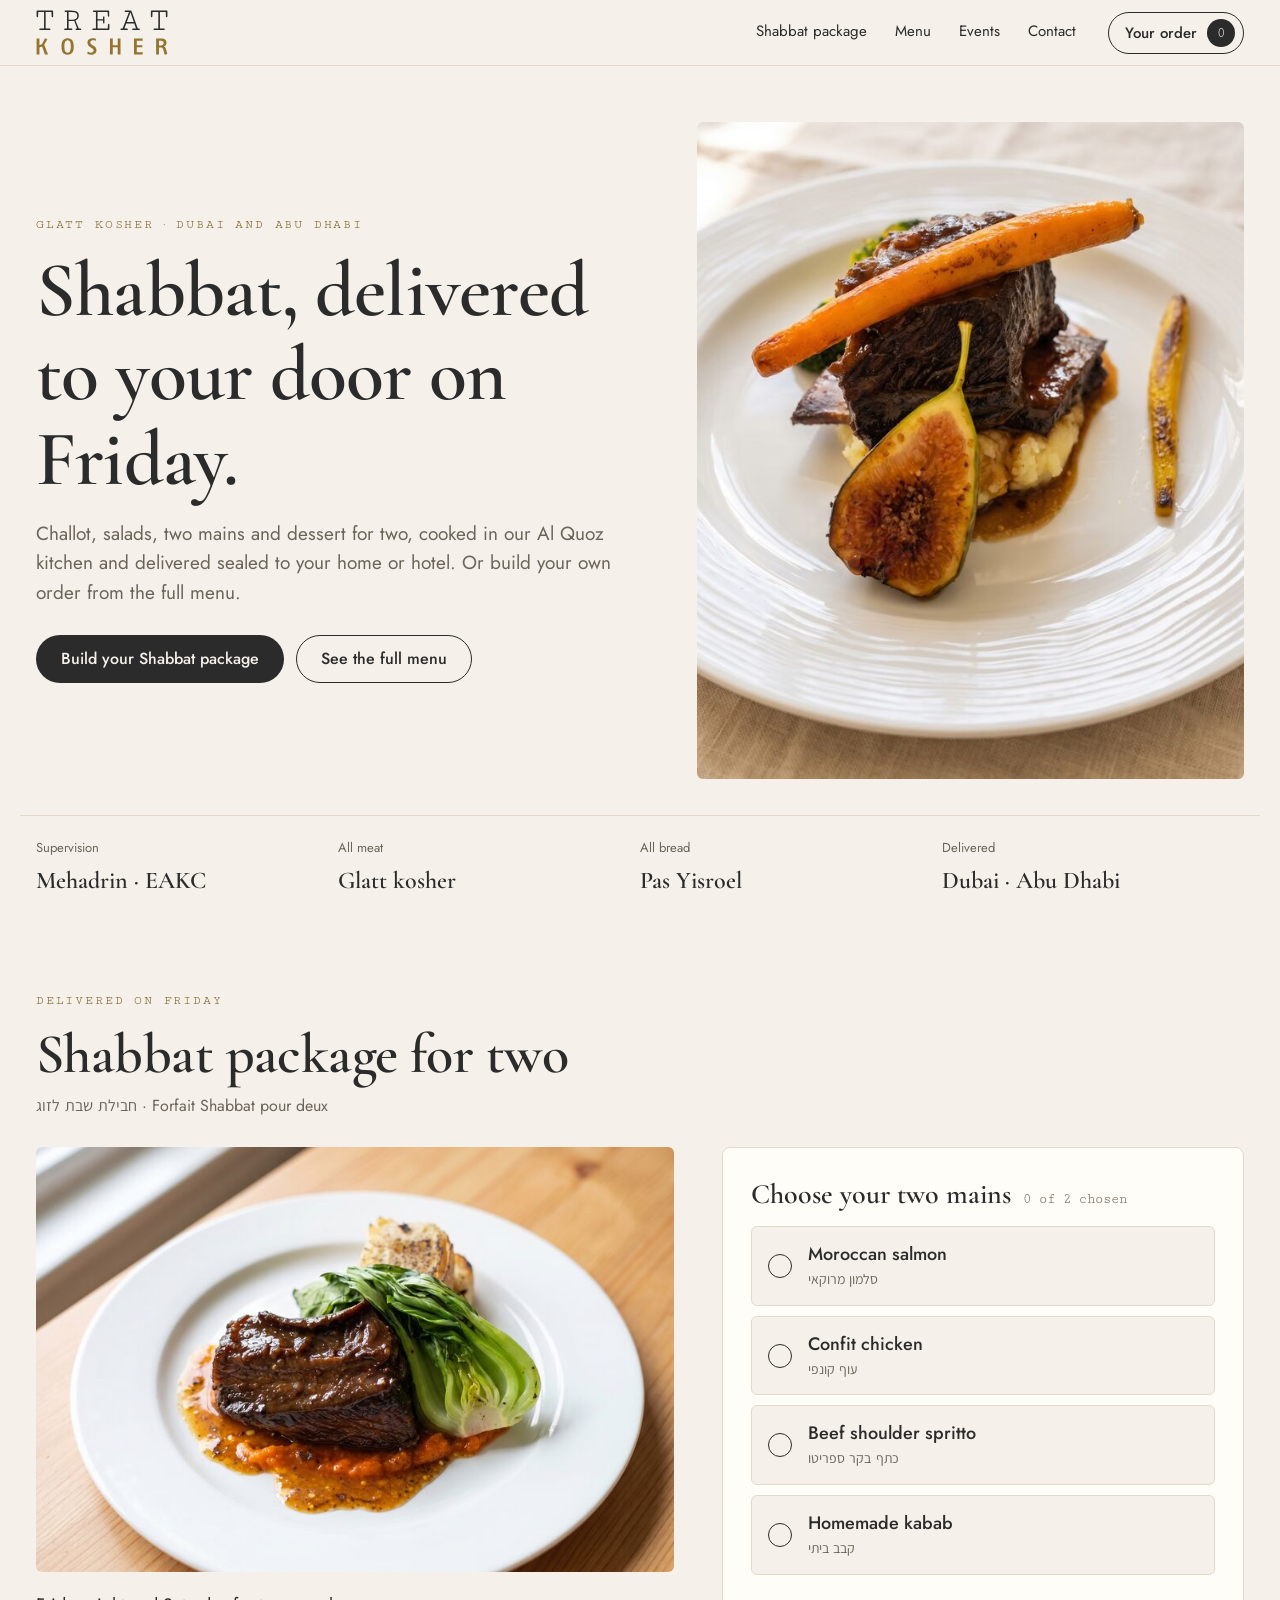
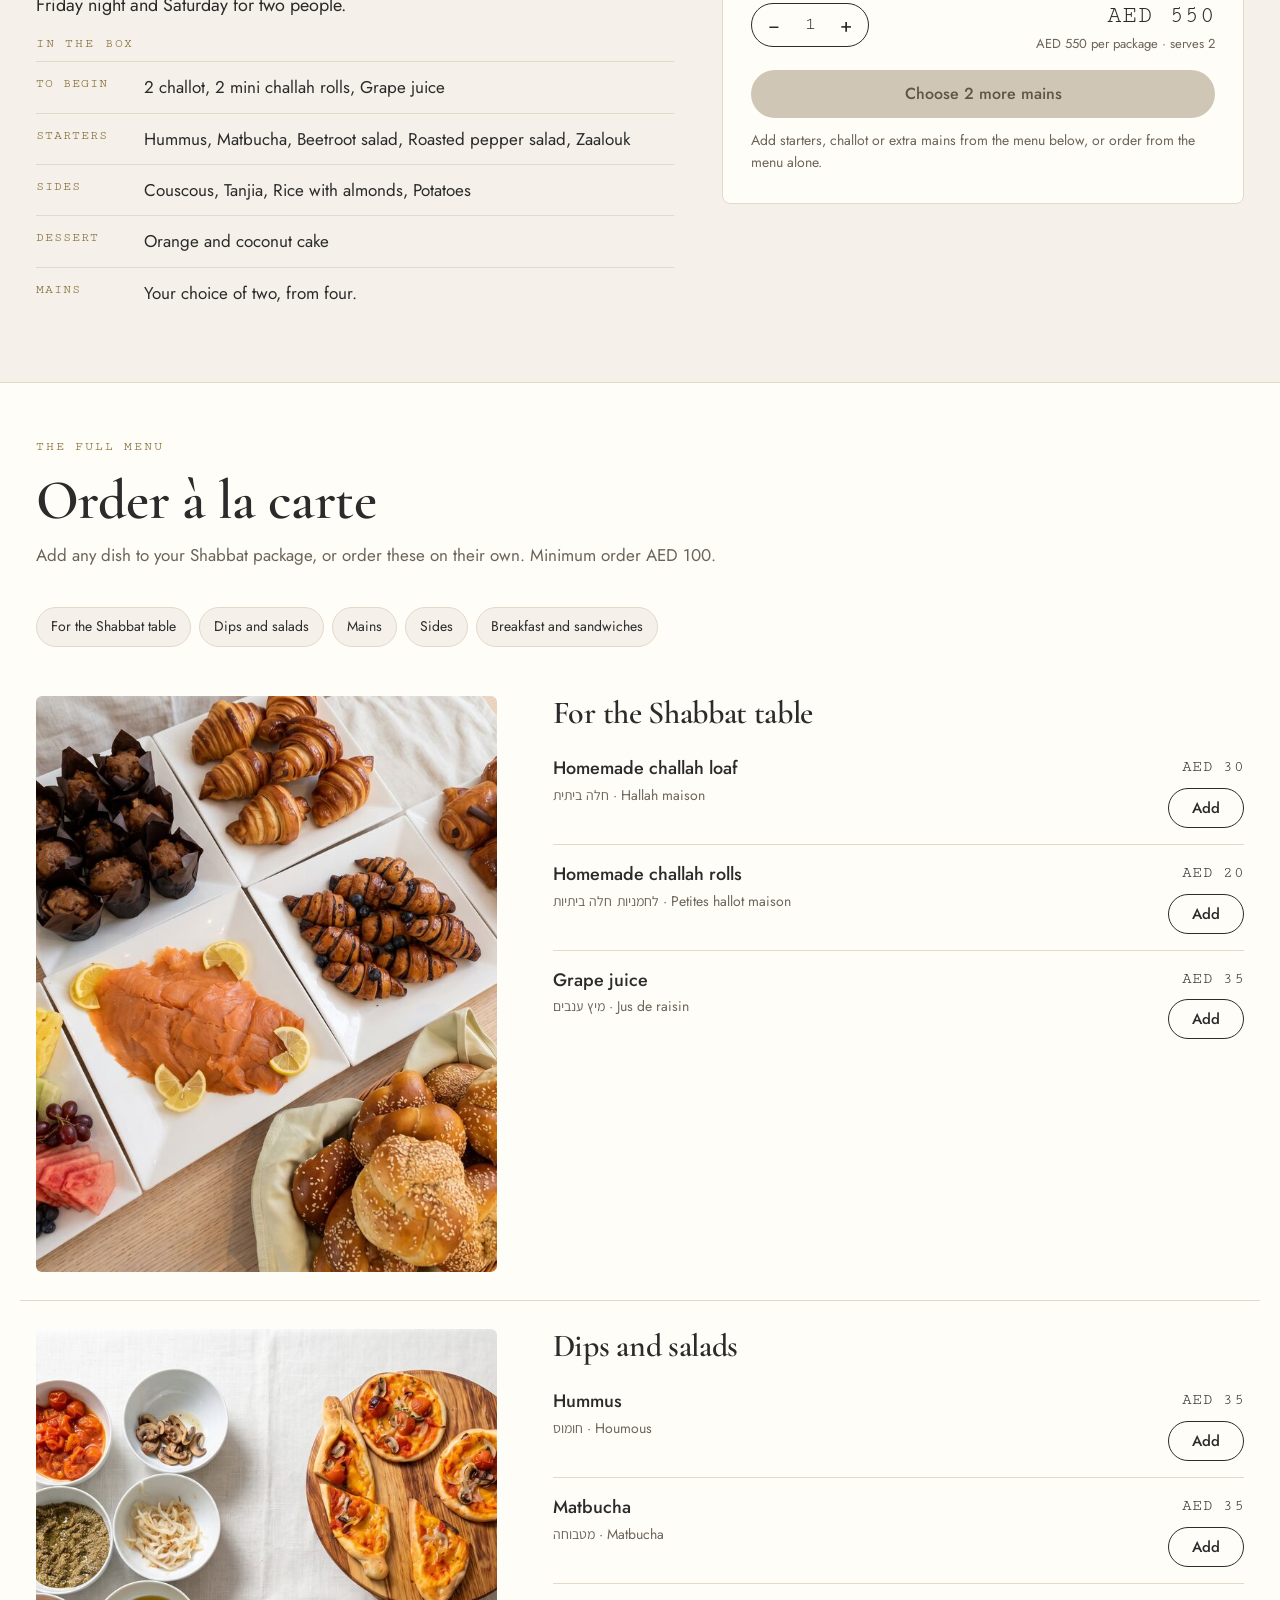
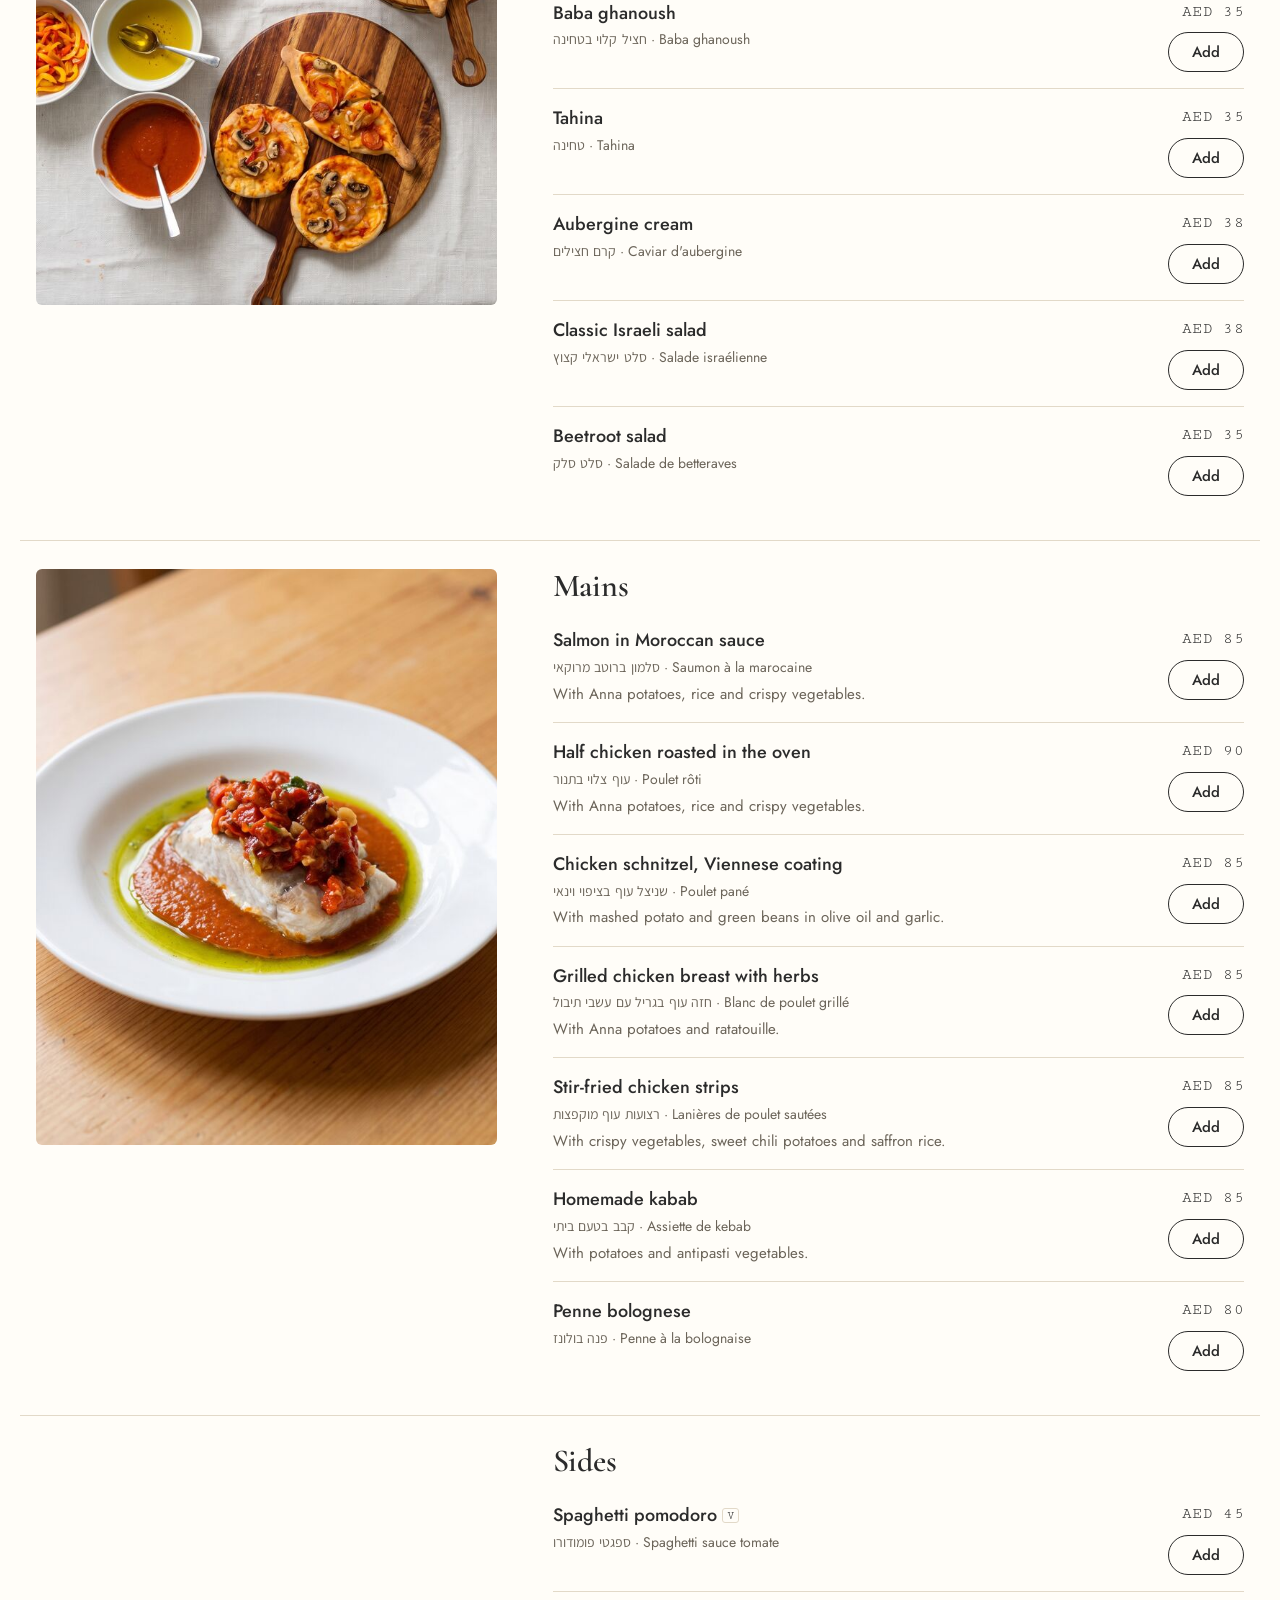
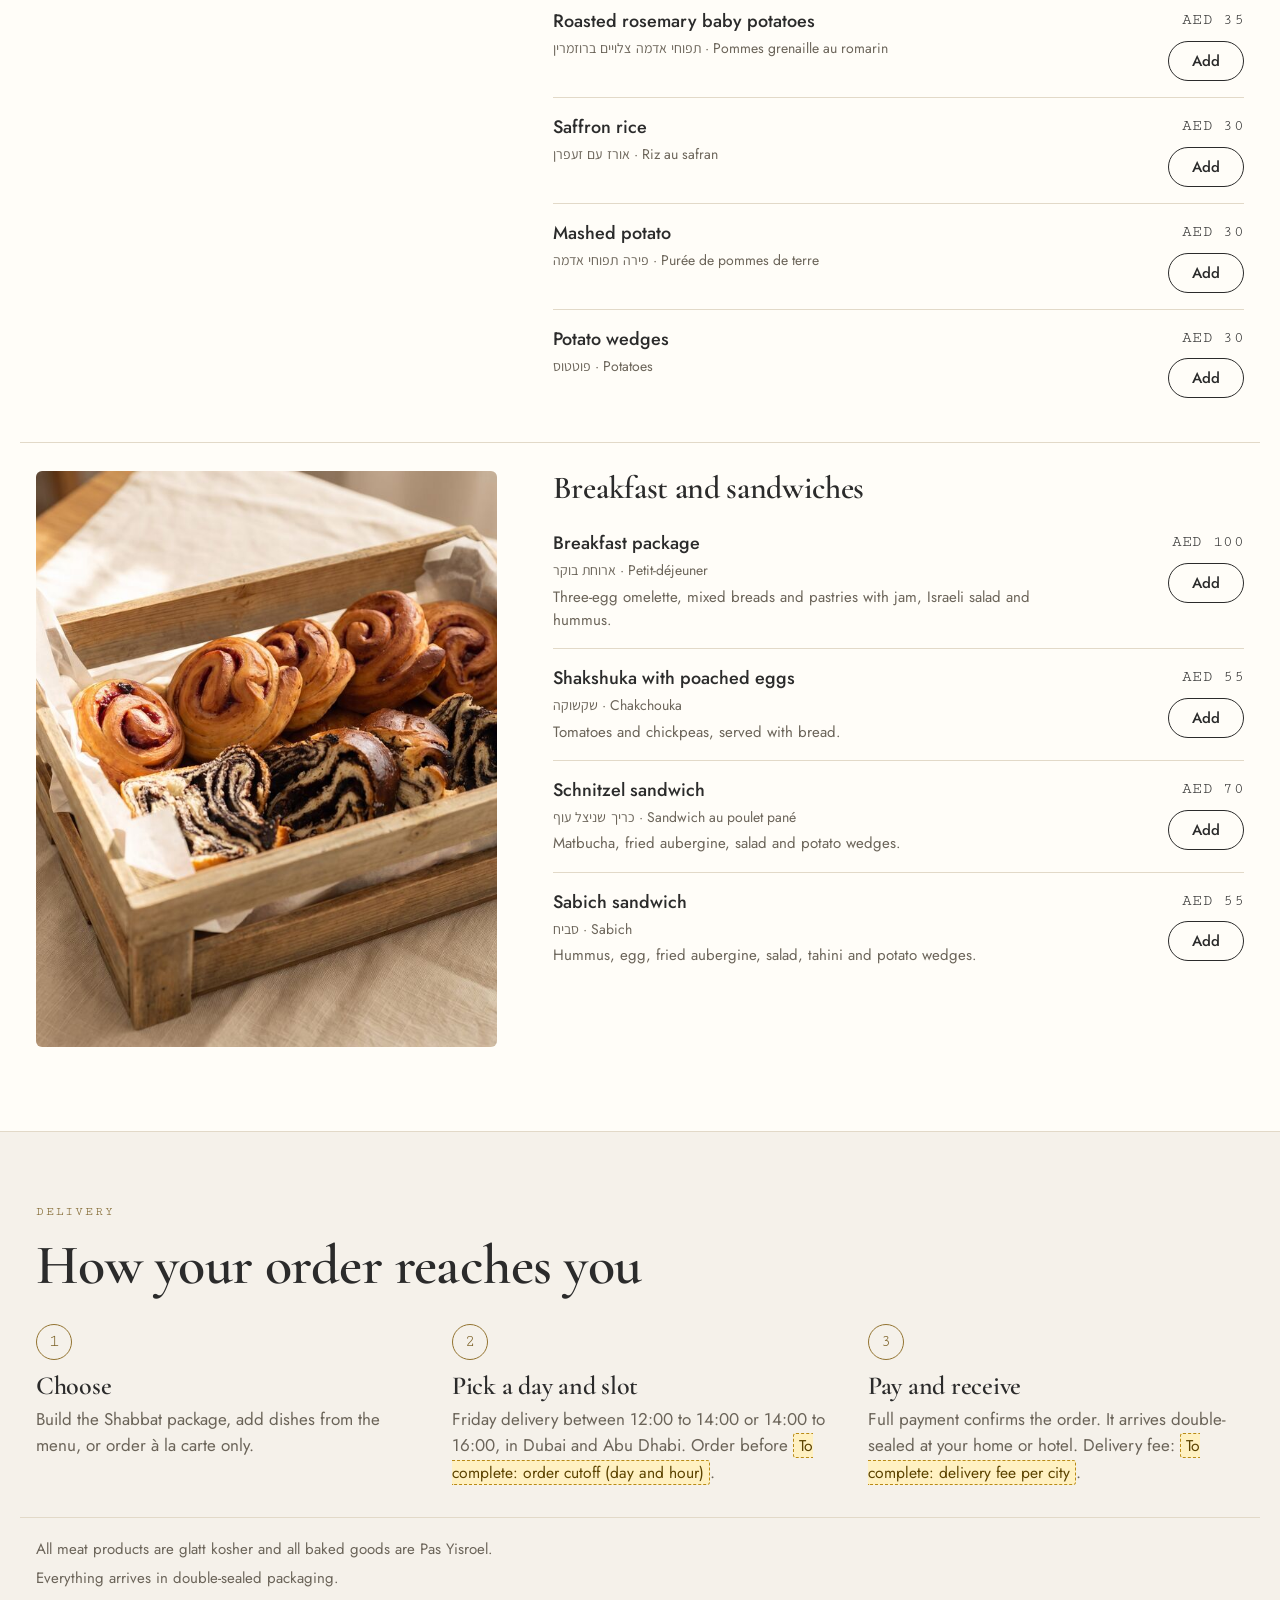
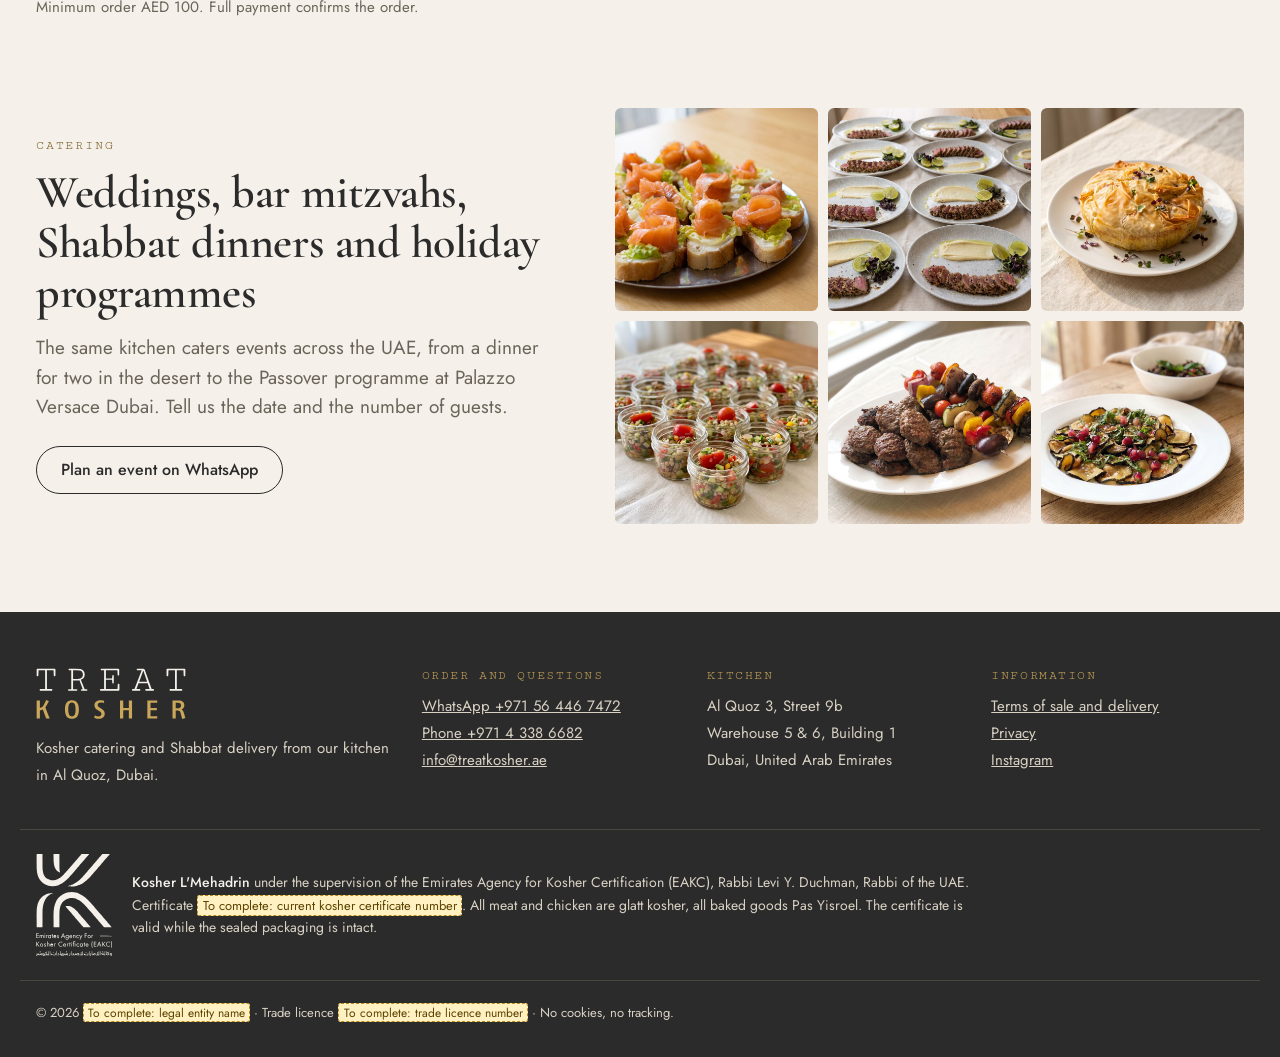
==== index.html @ dbf53104 "Treat Kosher site: first draft (menu, Shabbat package, ordering) Co-Authored-By: Claude Opus 5.5 <no" ====
<!doctype html>
<html lang="en">
<head>
<meta charset="utf-8">
<meta name="viewport" content="width=device-width, initial-scale=1">
<title>Treat Kosher · Shabbat meals delivered in Dubai and Abu Dhabi</title>
<meta name="description" content="Glatt kosher Shabbat packages and a full menu from Treat Kosher&#39;s kitchen in Al Quoz, delivered on Friday across Dubai and Abu Dhabi.">
<meta property="og:title" content="Treat Kosher · Shabbat meals delivered in Dubai and Abu Dhabi">
<meta property="og:description" content="Glatt kosher Shabbat packages and a full menu from Treat Kosher&#39;s kitchen in Al Quoz, delivered on Friday across Dubai and Abu Dhabi.">
<meta property="og:image" content="photos/short-rib-fig.jpg">
<meta name="theme-color" content="#F5F1EA">
<meta name="robots" content="noindex">
<link rel="icon" href="favicon.svg" type="image/svg+xml">
<link rel="preload" href="fonts/cormorant-garamond-latin-600.woff2" as="font" type="font/woff2" crossorigin>
<link rel="preload" href="fonts/jost-latin-400.woff2" as="font" type="font/woff2" crossorigin>
<style>@font-face{font-family:"Cormorant Garamond";src:url(fonts/cormorant-garamond-latin-500.woff2) format("woff2");font-weight:500;font-style:normal;font-display:swap;}
@font-face{font-family:"Cormorant Garamond";src:url(fonts/cormorant-garamond-latin-600.woff2) format("woff2");font-weight:600;font-style:normal;font-display:swap;}
@font-face{font-family:"Jost";src:url(fonts/jost-latin-400.woff2) format("woff2");font-weight:400;font-style:normal;font-display:swap;}
@font-face{font-family:"Jost";src:url(fonts/jost-latin-500.woff2) format("woff2");font-weight:500;font-style:normal;font-display:swap;}
@font-face{font-family:"Cutive Mono";src:url(fonts/cutive-mono-latin-400.woff2) format("woff2");font-weight:400;font-style:normal;font-display:swap;}
@font-face{font-family:"Assistant";src:url(fonts/assistant-hebrew-400.woff2) format("woff2");font-weight:400;font-style:normal;font-display:swap;unicode-range:U+0590-05FF,U+200C-2010,U+20AA,U+25CC,U+FB1D-FB4F;}
@font-face{font-family:"Assistant";src:url(fonts/assistant-hebrew-600.woff2) format("woff2");font-weight:600;font-style:normal;font-display:swap;unicode-range:U+0590-05FF,U+200C-2010,U+20AA,U+25CC,U+FB1D-FB4F;}
:root{--ink:#2B2B2B;--gold:#937431;--gold-deep:#7A5F24;--paper:#F5F1EA;--surface:#FFFDF8;--line:#E2D9C8;--muted:#6B6459;
--f-display:"Cormorant Garamond",Georgia,serif;--f-body:"Jost","Assistant",system-ui,sans-serif;--f-mono:"Cutive Mono",ui-monospace,monospace;--f-he:"Assistant",system-ui,sans-serif;}</style>
<link rel="stylesheet" href="styles.css">
</head>
<body>
<a class="skip" href="#main">Skip to content</a>
<header class="top">
  <div class="top__in">
    <a class="top__brand" href="#top" aria-label="Treat Kosher, home"><svg class="logo" focusable="false" xmlns="http://www.w3.org/2000/svg" viewBox="-4 -4 918 313" role="img" aria-label="Treat Kosher">
<path class="tk-treat" fill="var(--tk-ink, #333333)" d="M51.878736122971816 9.914602903501276V125.08539709649872H23.979504696840305Q21.327924850555082 125.08539709649872 19.771562766865927 126.5264730999146Q18.21520068317677 127.96754910333048 18.21520068317677 129.9274124679761Q18.21520068317677 132.00256191289498 19.829205807002563 133.5012809564475Q21.443210930828354 135.0 24.21007685738685 135.0H90.61485909479077Q93.38172502134927 135.0 94.93808710503842 133.5012809564475Q96.49444918872759 132.00256191289498 96.49444918872759 129.9274124679761Q96.49444918872759 127.96754910333048 94.99573014517506 126.5264730999146Q93.49701110162255 125.08539709649872 90.84543125533732 125.08539709649872H62.94619982920581V9.914602903501276H103.52690008539709L104.6797608881298 41.157130657557644Q104.79504696840307 43.46285226302305 106.2937660119556 44.78864218616567Q107.79248505550811 46.11443210930828 109.75234842015371 46.11443210930828Q111.94278394534585 46.11443210930828 113.499146029035 44.55807002561913Q115.05550811272416 43.00170794192998 115.05550811272416 40.119555935098205V6.2254483347566065Q115.05550811272416 3.1127241673783033 113.96029035012809 1.5563620836891516Q112.86507258753203 0.0 110.44406490179334 0.0H4.84201537147737Q2.190435525192143 0.0 1.0952177625960715 1.4987190435525122Q0.0 2.9974380871050244 0.0 6.2254483347566065V40.119555935098205Q0.0 43.00170794192998 1.7292912040990611 44.6733561058924Q3.4585824081981222 46.345004269854826 5.649017933390265 46.345004269854826Q7.493595217762596 46.345004269854826 8.877028181041846 45.01921434671221Q10.260461144321095 43.693424423569596 10.375747224594363 41.157130657557644L11.75918018787361 9.914602903501276Z M222.83091374893255 125.5465414175918V72.51494449188728H243.0059777967549Q247.04099060631938 72.51494449188728 253.61229718189583 71.93851409052093Q260.18360375747227 71.36208368915456 261.4517506404782 70.90093936806149L282.20324508966695 125.5465414175918H276.3236549957302Q273.67207514944494 125.5465414175918 272.1733561058924 126.92997438087104Q270.6746370623399 128.3134073441503 270.6746370623399 130.15798462852263Q270.6746370623399 132.11784799316823 272.23099914602903 133.5589239965841Q273.7873612297182 135.0 276.5542271562767 135.0H303.6464560204953Q307.4508966695132 135.0 309.1801878736123 133.61656703672077Q310.90947907771135 132.2331340734415 310.90947907771135 130.15798462852263Q310.90947907771135 128.19812126387703 309.23783091374895 126.8723313407344Q307.56618274978655 125.5465414175918 303.53116994022207 125.5465414175918H293.8471391972673L270.3287788215201 68.36464560204954Q280.58923996584116 64.5602049530316 287.3334756618275 56.77839453458583Q294.0777113578139 48.996584116140056 294.0777113578139 36.66097352690008Q294.0777113578139 21.673783091374887 287.21818958155427 13.661400512382578Q280.35866780529466 5.649017933390269 268.2536293766012 2.8245089666951344Q256.1485909479078 0.0 237.5875320239112 0.0H200.69598633646459Q197.9291204099061 0.0 196.3727583262169 1.4987190435525122Q194.81639624252776 2.9974380871050244 194.81639624252776 5.072587532023903Q194.81639624252776 7.032450896669516 196.3727583262169 8.473526900085396Q197.9291204099061 9.914602903501276 200.5807002561913 9.914602903501276H211.76345004269857V125.5465414175918H197.35269000853972Q194.58582408198123 125.5465414175918 193.08710503842872 126.92997438087104Q191.58838599487618 128.3134073441503 191.58838599487618 130.2732707087959Q191.58838599487618 132.11784799316823 193.14474807856533 133.5589239965841Q194.7011101622545 135.0 197.467976088813 135.0H243.46712211784802Q246.2339880444065 135.0 247.732707087959 133.5589239965841Q249.23142613151154 132.11784799316823 249.23142613151154 130.2732707087959Q249.23142613151154 128.3134073441503 247.732707087959 126.92997438087104Q246.2339880444065 125.5465414175918 243.5824081981213 125.5465414175918ZM237.47224594363792 9.914602903501276Q254.8804440649018 9.914602903501276 264.44918872758325 11.989752348420147Q274.0179333902647 14.064901793339018 278.5140905209223 19.94449188727583Q283.01024765157985 25.824081981212643 283.01024765157985 37.467976088812975Q283.01024765157985 48.42015371477369 277.2459436379163 54.12681468830059Q271.4816396242528 59.83347566182749 261.3941076003416 61.73569598633646Q251.30657557643042 63.637916310845426 235.1665243381725 63.637916310845426H222.83091374893255V9.914602903501276Z M467.5661827497865 39.081981212638766Q465.8368915456874 39.081981212638766 464.5111016225448 40.46541417591801Q463.1853116994022 41.84884713919726 462.9547395388556 44.26985482493595L461.4560204953031 59.60290350128095H423.87275832621685V9.914602903501276H494.08198121263877L495.69598633646456 38.04440649017933Q495.8112724167378 40.119555935098205 497.2523484201537 41.27241673783091Q498.6934244235696 42.42527754056361 500.53800170794193 42.42527754056361Q502.3825789923142 42.42527754056361 503.7660119555935 41.099487617421005Q505.14944491887275 39.7736976942784 505.14944491887275 37.35269000853971V6.2254483347566065Q505.14944491887275 3.343296327924861 503.36251067463706 1.6716481639624305Q501.5755764304013 0.0 498.6934244235696 0.0H397.47224594363786Q394.82066609735267 0.0 393.2643040136635 1.4987190435525122Q391.70794192997437 2.9974380871050244 391.70794192997437 5.072587532023903Q391.70794192997437 7.032450896669516 393.14901793339027 8.473526900085396Q394.5900939368061 9.914602903501276 397.24167378309136 9.914602903501276H412.8052946199829V125.20068317677199H393.2066609735269Q390.55508112724164 125.20068317677199 388.99871904355246 126.64175918018788Q387.44235695986333 128.08283518360375 387.44235695986333 130.04269854824935Q387.44235695986333 132.00256191289498 388.99871904355246 133.5012809564475Q390.55508112724164 135.0 393.32194705380016 135.0H500.0768573868488Q502.9590093936806 135.0 504.7459436379163 133.3859948761742Q506.532877882152 131.77198975234842 506.532877882152 128.88983774551664V97.76259607173355Q506.532877882152 94.8804440649018 505.0918018787361 93.32408198121263Q503.6507258753202 91.76771989752348 501.6908625106746 91.76771989752348Q499.73099914602903 91.76771989752348 498.23228010247647 93.03586678052946Q496.73356105892395 94.30401366353544 496.6182749786507 96.26387702818104L494.7736976942784 125.20068317677199H423.87275832621685V68.4799316823228H461.4560204953031L462.9547395388556 85.54227156276687Q463.0700256191289 87.84799316823228 464.4534585824082 89.1737830913749Q465.8368915456874 90.49957301451751 467.5661827497865 90.49957301451751Q469.4107600341588 90.49957301451751 470.6789069171648 89.00085397096498Q471.94705380017075 87.50213492741247 471.94705380017075 84.6199829205807V45.19214346712212Q471.94705380017075 42.19470538001708 470.6789069171648 40.638343296327925Q469.4107600341588 39.081981212638766 467.5661827497865 39.081981212638766Z M634.8292058070025 130.04269854824935Q634.8292058070025 128.08283518360375 633.2728437233134 126.58411614005124Q631.7164816396242 125.08539709649872 629.064901793339 125.08539709649872H610.734415029889L623.6464560204953 89.80785653287788H679.329632792485L691.665243381725 125.08539709649872H670.2220324508967Q667.5704526046114 125.08539709649872 666.0717335610589 126.5264730999146Q664.5730145175064 127.96754910333048 664.5730145175064 129.9274124679761Q664.5730145175064 132.00256191289498 666.1293766011955 133.5012809564475Q667.6857386848847 135.0 670.4526046114431 135.0H712.6473099914602Q715.2988898377455 135.0 716.8552519214346 133.5012809564475Q718.4116140051237 132.00256191289498 718.4116140051237 129.9274124679761Q718.4116140051237 127.96754910333048 716.9705380017078 126.5264730999146Q715.529461998292 125.08539709649872 712.8778821520068 125.08539709649872H703.7702818104184L662.0367207514944 7.493595217762589Q659.3851409052091 0.0 652.6985482493594 0.0H617.7668659265585Q615.1152860802732 0.0 613.6165670367207 1.4987190435525122Q612.1178479931682 2.9974380871050244 612.1178479931682 4.957301451750652Q612.1178479931682 7.032450896669516 613.6165670367207 8.473526900085396Q615.1152860802732 9.914602903501276 617.8821520068317 9.914602903501276H642.8992314261315L598.5140905209222 125.08539709649872H588.7147736976942Q586.063193851409 125.08539709649872 584.5644748078564 126.58411614005124Q583.065755764304 128.08283518360375 583.065755764304 130.04269854824935Q583.065755764304 132.11784799316823 584.5644748078564 133.5589239965841Q586.063193851409 135.0 588.8300597779676 135.0H628.9496157130657Q631.7164816396242 135.0 633.2728437233134 133.5589239965841Q634.8292058070025 132.11784799316823 634.8292058070025 130.04269854824935ZM652.929120409906 11.413321947053802 675.871050384287 80.23911187019641H627.4508966695132Z M846.8232280102476 9.914602903501276V125.08539709649872H818.923996584116Q816.2724167378308 125.08539709649872 814.7160546541417 126.5264730999146Q813.1596925704525 127.96754910333048 813.1596925704525 129.9274124679761Q813.1596925704525 132.00256191289498 814.7736976942783 133.5012809564475Q816.3877028181041 135.0 819.1545687446626 135.0H885.5593509820666Q888.326216908625 135.0 889.8825789923142 133.5012809564475Q891.4389410760034 132.00256191289498 891.4389410760034 129.9274124679761Q891.4389410760034 127.96754910333048 889.9402220324508 126.5264730999146Q888.4415029888983 125.08539709649872 885.7899231426131 125.08539709649872H857.8906917164816V9.914602903501276H898.4713919726728L899.6242527754056 41.157130657557644Q899.7395388556788 43.46285226302305 901.2382578992313 44.78864218616567Q902.7369769427838 46.11443210930828 904.6968403074295 46.11443210930828Q906.8872758326216 46.11443210930828 908.4436379163108 44.55807002561913Q909.9999999999999 43.00170794192998 909.9999999999999 40.119555935098205V6.2254483347566065Q909.9999999999999 3.1127241673783033 908.9047822374039 1.5563620836891516Q907.8095644748078 0.0 905.3885567890691 0.0H799.7865072587531Q797.1349274124678 0.0 796.0397096498718 1.4987190435525122Q794.9444918872757 2.9974380871050244 794.9444918872757 6.2254483347566065V40.119555935098205Q794.9444918872757 43.00170794192998 796.6737830913748 44.6733561058924Q798.4030742954739 46.345004269854826 800.593509820666 46.345004269854826Q802.4380871050383 46.345004269854826 803.8215200683176 45.01921434671221Q805.2049530315968 43.693424423569596 805.3202391118701 41.157130657557644L806.7036720751494 9.914602903501276Z"/>
<path class="tk-kosher" fill="var(--tk-gold, #937431)" d="M79.82857142857142 305.0 53.271428571428565 238.21428571428572 75.1142857142857 199.87142857142857 58.45714285714286 192.32857142857142 40.857142857142854 227.05714285714288C36.92857142857143 235.07142857142856 28.91428571428571 237.5857142857143 19.8 240.57142857142856V195.0H0.0V305.0H19.8V256.75714285714287L37.871428571428574 250.4714285714286L58.142857142857146 305.0Z M258.5285714285714 249.68571428571428C258.5285714285714 217.4714285714286 247.84285714285716 192.8 215.47142857142856 192.8C183.4142857142857 192.8 173.35714285714286 217.78571428571428 173.35714285714286 249.52857142857144C173.35714285714286 282.37142857142857 183.25714285714287 306.8857142857143 215.94285714285715 306.8857142857143C248.78571428571428 306.8857142857143 258.5285714285714 282.5285714285714 258.5285714285714 249.68571428571428ZM238.25714285714287 249.52857142857144C238.25714285714287 272.9428571428571 234.32857142857142 292.5857142857143 215.94285714285715 292.5857142857143C197.4 292.5857142857143 193.47142857142856 272.9428571428571 193.47142857142856 249.52857142857144C193.47142857142856 226.42857142857144 197.55714285714285 207.10000000000002 215.78571428571428 207.10000000000002C234.0142857142857 207.10000000000002 238.25714285714287 226.42857142857144 238.25714285714287 249.52857142857144Z M416.6428571428571 275.6142857142857C416.6428571428571 241.5142857142857 373.58571428571423 244.34285714285716 373.58571428571423 222.65714285714284C373.58571428571423 211.5 382.8571428571428 207.25714285714287 394.0142857142857 207.25714285714287C403.2857142857142 207.25714285714287 412.5571428571428 210.87142857142857 412.5571428571428 210.87142857142857V196.25714285714287C412.5571428571428 196.25714285714287 402.1857142857142 193.1142857142857 390.8714285714285 193.1142857142857C370.1285714285714 193.1142857142857 353.6285714285714 203.4857142857143 353.6285714285714 224.22857142857143C353.6285714285714 258.1714285714286 396.6857142857142 255.65714285714284 396.6857142857142 277.9714285714286C396.6857142857142 287.87142857142857 388.0428571428571 292.74285714285713 378.1428571428571 292.74285714285713C365.5714285714285 292.74285714285713 356.61428571428564 284.7285714285714 356.61428571428564 284.7285714285714L352.0571428571428 298.4C352.0571428571428 298.4 361.6428571428571 307.2 379.71428571428567 307.2C399.9857142857142 307.2 416.6428571428571 295.72857142857146 416.6428571428571 275.6142857142857Z M583.8714285714286 305.0V195.0H564.2285714285715V240.8857142857143H529.9714285714286V195.0H510.1714285714286V305.0H529.9714285714286V255.18571428571428H564.2285714285715V305.0Z M737.9000000000001 305.0V290.7H697.0428571428572V255.18571428571428H735.5428571428572V240.8857142857143H697.0428571428572V209.3H737.9000000000001V195.0H677.4000000000001V305.0Z M910.0000000000001 302.1714285714286 901.2 271.6857142857143C897.1142857142859 257.7 894.757142857143 252.9857142857143 886.2714285714287 249.37142857142857C886.2714285714287 249.37142857142857 903.8714285714286 244.5 903.8714285714286 223.75714285714287C903.8714285714286 204.42857142857144 890.0428571428572 195.0 870.2428571428572 195.0H831.4285714285716V305.0H851.2285714285715V256.2857142857143H862.857142857143C873.3857142857144 256.2857142857143 878.257142857143 260.37142857142857 880.9285714285716 270.74285714285713L890.6714285714287 307.98571428571427ZM883.757142857143 224.85714285714286C883.757142857143 236.17142857142858 875.9000000000001 242.14285714285714 864.2714285714287 242.14285714285714H851.0714285714287V209.14285714285714H864.2714285714287C875.7428571428572 209.14285714285714 883.757142857143 213.7 883.757142857143 224.85714285714286Z"/>
</svg></a>
    <nav class="top__nav" aria-label="Main">
      <a href="#shabbat">Shabbat package</a>
      <a href="#menu">Menu</a>
      <a href="#events">Events</a>
      <a href="#contact">Contact</a>
    </nav>
    <button class="cartbtn" type="button" data-open-cart aria-label="Your order, 0 items"><span class="cartbtn__label">Your order</span><span class="cartbtn__count" data-cart-count>0</span></button>
  </div>
</header>
<main id="main">
<section class="hero" id="top">
  <div class="hero__text">
    <p class="eyebrow">Glatt kosher · Dubai and Abu Dhabi</p>
    <h1>Shabbat, delivered to your door on Friday.</h1>
    <p class="lead">Challot, salads, two mains and dessert for two, cooked in our Al Quoz kitchen and delivered sealed to your home or hotel. Or build your own order from the full menu.</p>
    <div class="hero__ctas">
      <a class="btn btn--gold" href="#shabbat">Build your Shabbat package</a>
      <a class="btn btn--line" href="#menu">See the full menu</a>
    </div>
  </div>
  <figure class="hero__photo"><img class="" src="photos/short-rib-fig.jpg" srcset="photos/short-rib-fig-800.jpg 800w, photos/short-rib-fig.jpg 1600w" sizes="(min-width: 960px) 50vw, 100vw" alt="Braised beef short rib on mashed potato with a roasted fig and glazed carrots" fetchpriority="high" decoding="async"></figure>
</section>
<ul class="facts" aria-label="Our standards">
  <li><span class="facts__label">Supervision</span><span class="facts__value">Mehadrin · EAKC</span></li>
  <li><span class="facts__label">All meat</span><span class="facts__value">Glatt kosher</span></li>
  <li><span class="facts__label">All bread</span><span class="facts__value">Pas Yisroel</span></li>
  <li><span class="facts__label">Delivered</span><span class="facts__value">Dubai · Abu Dhabi</span></li>
</ul>
<section class="pkg" id="shabbat" aria-labelledby="pkg-shabbat-2-title">
  <div class="section-head">
    <p class="eyebrow">Delivered on Friday</p>
    <h2 id="pkg-shabbat-2-title">Shabbat package for two</h2>
    <p class="section-head__alt"><span lang="he" dir="rtl">חבילת שבת לזוג</span> · <span lang="fr">Forfait Shabbat pour deux</span></p>
  </div>
  <div class="pkg__grid">
    <div class="pkg__menu">
      <figure class="pkg__photo"><img class="" src="photos/braised-beef.jpg" srcset="photos/braised-beef-800.jpg 800w, photos/braised-beef.jpg 1600w" sizes="(min-width: 960px) 40vw, 100vw" alt="Braised beef with bok choy on a carrot purée" loading="lazy" decoding="async"></figure>
      <p class="pkg__summary">Friday night and Saturday for two people.</p>
      <div class="pkg__box">
      <h3 class="pkg__boxh">In the box</h3>
      <dl class="pkg__includes">
        <div><dt>To begin</dt><dd>2 challot, 2 mini challah rolls, Grape juice</dd></div>
        <div><dt>Starters</dt><dd>Hummus, Matbucha, Beetroot salad, Roasted pepper salad, Zaalouk</dd></div>
        <div><dt>Sides</dt><dd>Couscous, Tanjia, Rice with almonds, Potatoes</dd></div>
        <div><dt>Dessert</dt><dd>Orange and coconut cake</dd></div>
        <div><dt>Mains</dt><dd>Your choice of two, from four.</dd></div>
      </dl>
      </div>
    </div>
    <form class="pkg__builder" data-package="shabbat-2" novalidate>
      <fieldset>
        <legend>Choose your two mains <span class="pkg__count" data-pick-status aria-live="polite">0 of 2 chosen</span></legend>
        <div class="choices">
          <label class="choice">
            <input type="checkbox" name="main" value="salmon">
            <span class="choice__box" aria-hidden="true"></span>
            <span class="choice__name">Moroccan salmon</span>
            <span class="choice__he" lang="he" dir="rtl">סלמון מרוקאי</span>
          </label>
          <label class="choice">
            <input type="checkbox" name="main" value="chicken">
            <span class="choice__box" aria-hidden="true"></span>
            <span class="choice__name">Confit chicken</span>
            <span class="choice__he" lang="he" dir="rtl">עוף קונפי</span>
          </label>
          <label class="choice">
            <input type="checkbox" name="main" value="beef">
            <span class="choice__box" aria-hidden="true"></span>
            <span class="choice__name">Beef shoulder spritto</span>
            <span class="choice__he" lang="he" dir="rtl">כתף בקר ספריטו</span>
          </label>
          <label class="choice">
            <input type="checkbox" name="main" value="kabab">
            <span class="choice__box" aria-hidden="true"></span>
            <span class="choice__name">Homemade kabab</span>
            <span class="choice__he" lang="he" dir="rtl">קבב ביתי</span>
          </label>
        </div>
      </fieldset>
      <div class="pkg__buy">
        <div class="stepper" role="group" aria-label="Number of packages">
          <button type="button" data-step="-1" aria-label="One package fewer">−</button>
          <output data-qty aria-live="polite">1</output>
          <button type="button" data-step="1" aria-label="One package more">+</button>
        </div>
        <p class="pkg__price"><span class="price" data-pkg-total>AED 550</span><span class="pkg__per">AED 550 per package · serves 2</span></p>
      </div>
      <button class="btn btn--gold btn--wide" type="submit" data-pkg-add disabled>Choose 2 mains to continue</button>
      <p class="pkg__hint">Add starters, challot or extra mains from the menu below, or order from the menu alone.</p>
    </form>
  </div>
</section>
<section class="menu" id="menu" aria-labelledby="menu-title">
  <div class="section-head">
    <p class="eyebrow">The full menu</p>
    <h2 id="menu-title">Order à la carte</h2>
    <p class="section-head__lead">Add any dish to your Shabbat package, or order these on their own. Minimum order AED 100.</p>
  </div>
  <nav class="menu__tabs" aria-label="Menu sections">
    <a href="#cat-shabbat-extras">For the Shabbat table</a>
    <a href="#cat-dips-salads">Dips and salads</a>
    <a href="#cat-mains">Mains</a>
    <a href="#cat-sides">Sides</a>
    <a href="#cat-breakfast">Breakfast and sandwiches</a>
  </nav>
  <div class="cat cat--photo" id="cat-shabbat-extras">
    <figure class="cat__photo"><img class="" src="photos/bakery.jpg" srcset="photos/bakery-800.jpg 800w, photos/bakery.jpg 1600w" sizes="(min-width: 960px) 30vw, 100vw" alt="Croissants, muffins, salmon and sesame bagels laid out on white trays" loading="lazy" decoding="async"></figure>
    <div class="cat__body">
      <h3>For the Shabbat table</h3>
      
      <ul class="items">
        <li class="item" data-item="challah">
          <div class="item__text">
            <p class="item__name">Homemade challah loaf</p>
            <p class="item__alt"><span lang="he" dir="rtl">חלה ביתית</span> · <span lang="fr">Hallah maison</span></p>
            
          </div>
          <div class="item__buy">
            <span class="price">AED 30</span>
            <button class="add" type="button" data-add="challah" aria-label="Add Homemade challah loaf to your order">Add</button>
          </div>
        </li>
        <li class="item" data-item="challah-rolls">
          <div class="item__text">
            <p class="item__name">Homemade challah rolls</p>
            <p class="item__alt"><span lang="he" dir="rtl">לחמניות חלה ביתיות</span> · <span lang="fr">Petites hallot maison</span></p>
            
          </div>
          <div class="item__buy">
            <span class="price">AED 20</span>
            <button class="add" type="button" data-add="challah-rolls" aria-label="Add Homemade challah rolls to your order">Add</button>
          </div>
        </li>
        <li class="item" data-item="grape-juice">
          <div class="item__text">
            <p class="item__name">Grape juice</p>
            <p class="item__alt"><span lang="he" dir="rtl">מיץ ענבים</span> · <span lang="fr">Jus de raisin</span></p>
            
          </div>
          <div class="item__buy">
            <span class="price">AED 35</span>
            <button class="add" type="button" data-add="grape-juice" aria-label="Add Grape juice to your order">Add</button>
          </div>
        </li>
      </ul>
    </div>
  </div>
  <div class="cat cat--photo" id="cat-dips-salads">
    <figure class="cat__photo"><img class="" src="photos/dips-table.jpg" srcset="photos/dips-table-800.jpg 800w, photos/dips-table.jpg 1600w" sizes="(min-width: 960px) 30vw, 100vw" alt="Bowls of dips, peppers and olive oil beside wooden boards of small pizzas, seen from above" loading="lazy" decoding="async"></figure>
    <div class="cat__body">
      <h3>Dips and salads</h3>
      
      <ul class="items">
        <li class="item" data-item="hummus">
          <div class="item__text">
            <p class="item__name">Hummus</p>
            <p class="item__alt"><span lang="he" dir="rtl">חומוס</span> · <span lang="fr">Houmous</span></p>
            
          </div>
          <div class="item__buy">
            <span class="price">AED 35</span>
            <button class="add" type="button" data-add="hummus" aria-label="Add Hummus to your order">Add</button>
          </div>
        </li>
        <li class="item" data-item="matbucha">
          <div class="item__text">
            <p class="item__name">Matbucha</p>
            <p class="item__alt"><span lang="he" dir="rtl">מטבוחה</span> · <span lang="fr">Matbucha</span></p>
            
          </div>
          <div class="item__buy">
            <span class="price">AED 35</span>
            <button class="add" type="button" data-add="matbucha" aria-label="Add Matbucha to your order">Add</button>
          </div>
        </li>
        <li class="item" data-item="baba-ghanoush">
          <div class="item__text">
            <p class="item__name">Baba ghanoush</p>
            <p class="item__alt"><span lang="he" dir="rtl">חציל קלוי בטחינה</span> · <span lang="fr">Baba ghanoush</span></p>
            
          </div>
          <div class="item__buy">
            <span class="price">AED 35</span>
            <button class="add" type="button" data-add="baba-ghanoush" aria-label="Add Baba ghanoush to your order">Add</button>
          </div>
        </li>
        <li class="item" data-item="tahina">
          <div class="item__text">
            <p class="item__name">Tahina</p>
            <p class="item__alt"><span lang="he" dir="rtl">טחינה</span> · <span lang="fr">Tahina</span></p>
            
          </div>
          <div class="item__buy">
            <span class="price">AED 35</span>
            <button class="add" type="button" data-add="tahina" aria-label="Add Tahina to your order">Add</button>
          </div>
        </li>
        <li class="item" data-item="aubergine-cream">
          <div class="item__text">
            <p class="item__name">Aubergine cream</p>
            <p class="item__alt"><span lang="he" dir="rtl">קרם חצילים</span> · <span lang="fr">Caviar d&#39;aubergine</span></p>
            
          </div>
          <div class="item__buy">
            <span class="price">AED 38</span>
            <button class="add" type="button" data-add="aubergine-cream" aria-label="Add Aubergine cream to your order">Add</button>
          </div>
        </li>
        <li class="item" data-item="israeli-salad">
          <div class="item__text">
            <p class="item__name">Classic Israeli salad</p>
            <p class="item__alt"><span lang="he" dir="rtl">סלט ישראלי קצוץ</span> · <span lang="fr">Salade israélienne</span></p>
            
          </div>
          <div class="item__buy">
            <span class="price">AED 38</span>
            <button class="add" type="button" data-add="israeli-salad" aria-label="Add Classic Israeli salad to your order">Add</button>
          </div>
        </li>
        <li class="item" data-item="beetroot-salad">
          <div class="item__text">
            <p class="item__name">Beetroot salad</p>
            <p class="item__alt"><span lang="he" dir="rtl">סלט סלק</span> · <span lang="fr">Salade de betteraves</span></p>
            
          </div>
          <div class="item__buy">
            <span class="price">AED 35</span>
            <button class="add" type="button" data-add="beetroot-salad" aria-label="Add Beetroot salad to your order">Add</button>
          </div>
        </li>
      </ul>
    </div>
  </div>
  <div class="cat cat--photo" id="cat-mains">
    <figure class="cat__photo"><img class="" src="photos/moroccan-fish.jpg" srcset="photos/moroccan-fish-800.jpg 800w, photos/moroccan-fish.jpg 1600w" sizes="(min-width: 960px) 30vw, 100vw" alt="White fish fillet in a red pepper and tomato sauce with herb oil" loading="lazy" decoding="async"></figure>
    <div class="cat__body">
      <h3>Mains</h3>
      
      <ul class="items">
        <li class="item" data-item="salmon-moroccan">
          <div class="item__text">
            <p class="item__name">Salmon in Moroccan sauce</p>
            <p class="item__alt"><span lang="he" dir="rtl">סלמון ברוטב מרוקאי</span> · <span lang="fr">Saumon à la marocaine</span></p>
            <p class="item__detail">With Anna potatoes, rice and crispy vegetables.</p>
          </div>
          <div class="item__buy">
            <span class="price">AED 85</span>
            <button class="add" type="button" data-add="salmon-moroccan" aria-label="Add Salmon in Moroccan sauce to your order">Add</button>
          </div>
        </li>
        <li class="item" data-item="half-chicken">
          <div class="item__text">
            <p class="item__name">Half chicken roasted in the oven</p>
            <p class="item__alt"><span lang="he" dir="rtl">עוף צלוי בתנור</span> · <span lang="fr">Poulet rôti</span></p>
            <p class="item__detail">With Anna potatoes, rice and crispy vegetables.</p>
          </div>
          <div class="item__buy">
            <span class="price">AED 90</span>
            <button class="add" type="button" data-add="half-chicken" aria-label="Add Half chicken roasted in the oven to your order">Add</button>
          </div>
        </li>
        <li class="item" data-item="schnitzel">
          <div class="item__text">
            <p class="item__name">Chicken schnitzel, Viennese coating</p>
            <p class="item__alt"><span lang="he" dir="rtl">שניצל עוף בציפוי וינאי</span> · <span lang="fr">Poulet pané</span></p>
            <p class="item__detail">With mashed potato and green beans in olive oil and garlic.</p>
          </div>
          <div class="item__buy">
            <span class="price">AED 85</span>
            <button class="add" type="button" data-add="schnitzel" aria-label="Add Chicken schnitzel, Viennese coating to your order">Add</button>
          </div>
        </li>
        <li class="item" data-item="grilled-chicken">
          <div class="item__text">
            <p class="item__name">Grilled chicken breast with herbs</p>
            <p class="item__alt"><span lang="he" dir="rtl">חזה עוף בגריל עם עשבי תיבול</span> · <span lang="fr">Blanc de poulet grillé</span></p>
            <p class="item__detail">With Anna potatoes and ratatouille.</p>
          </div>
          <div class="item__buy">
            <span class="price">AED 85</span>
            <button class="add" type="button" data-add="grilled-chicken" aria-label="Add Grilled chicken breast with herbs to your order">Add</button>
          </div>
        </li>
        <li class="item" data-item="chicken-stirfry">
          <div class="item__text">
            <p class="item__name">Stir-fried chicken strips</p>
            <p class="item__alt"><span lang="he" dir="rtl">רצועות עוף מוקפצות</span> · <span lang="fr">Lanières de poulet sautées</span></p>
            <p class="item__detail">With crispy vegetables, sweet chili potatoes and saffron rice.</p>
          </div>
          <div class="item__buy">
            <span class="price">AED 85</span>
            <button class="add" type="button" data-add="chicken-stirfry" aria-label="Add Stir-fried chicken strips to your order">Add</button>
          </div>
        </li>
        <li class="item" data-item="kabab">
          <div class="item__text">
            <p class="item__name">Homemade kabab</p>
            <p class="item__alt"><span lang="he" dir="rtl">קבב בטעם ביתי</span> · <span lang="fr">Assiette de kebab</span></p>
            <p class="item__detail">With potatoes and antipasti vegetables.</p>
          </div>
          <div class="item__buy">
            <span class="price">AED 85</span>
            <button class="add" type="button" data-add="kabab" aria-label="Add Homemade kabab to your order">Add</button>
          </div>
        </li>
        <li class="item" data-item="penne-bolognese">
          <div class="item__text">
            <p class="item__name">Penne bolognese</p>
            <p class="item__alt"><span lang="he" dir="rtl">פנה בולונז</span> · <span lang="fr">Penne à la bolognaise</span></p>
            
          </div>
          <div class="item__buy">
            <span class="price">AED 80</span>
            <button class="add" type="button" data-add="penne-bolognese" aria-label="Add Penne bolognese to your order">Add</button>
          </div>
        </li>
      </ul>
    </div>
  </div>
  <div class="cat" id="cat-sides">
    
    <div class="cat__body">
      <h3>Sides</h3>
      
      <ul class="items">
        <li class="item" data-item="spaghetti-pomodoro">
          <div class="item__text">
            <p class="item__name">Spaghetti pomodoro <abbr class="tag" title="Vegetarian">V</abbr></p>
            <p class="item__alt"><span lang="he" dir="rtl">ספגטי פומודורו</span> · <span lang="fr">Spaghetti sauce tomate</span></p>
            
          </div>
          <div class="item__buy">
            <span class="price">AED 45</span>
            <button class="add" type="button" data-add="spaghetti-pomodoro" aria-label="Add Spaghetti pomodoro to your order">Add</button>
          </div>
        </li>
        <li class="item" data-item="baby-potatoes">
          <div class="item__text">
            <p class="item__name">Roasted rosemary baby potatoes</p>
            <p class="item__alt"><span lang="he" dir="rtl">תפוחי אדמה צלויים ברוזמרין</span> · <span lang="fr">Pommes grenaille au romarin</span></p>
            
          </div>
          <div class="item__buy">
            <span class="price">AED 35</span>
            <button class="add" type="button" data-add="baby-potatoes" aria-label="Add Roasted rosemary baby potatoes to your order">Add</button>
          </div>
        </li>
        <li class="item" data-item="saffron-rice">
          <div class="item__text">
            <p class="item__name">Saffron rice</p>
            <p class="item__alt"><span lang="he" dir="rtl">אורז עם זעפרן</span> · <span lang="fr">Riz au safran</span></p>
            
          </div>
          <div class="item__buy">
            <span class="price">AED 30</span>
            <button class="add" type="button" data-add="saffron-rice" aria-label="Add Saffron rice to your order">Add</button>
          </div>
        </li>
        <li class="item" data-item="mashed-potato">
          <div class="item__text">
            <p class="item__name">Mashed potato</p>
            <p class="item__alt"><span lang="he" dir="rtl">פירה תפוחי אדמה</span> · <span lang="fr">Purée de pommes de terre</span></p>
            
          </div>
          <div class="item__buy">
            <span class="price">AED 30</span>
            <button class="add" type="button" data-add="mashed-potato" aria-label="Add Mashed potato to your order">Add</button>
          </div>
        </li>
        <li class="item" data-item="potato-wedges">
          <div class="item__text">
            <p class="item__name">Potato wedges</p>
            <p class="item__alt"><span lang="he" dir="rtl">פוטטוס</span> · <span lang="fr">Potatoes</span></p>
            
          </div>
          <div class="item__buy">
            <span class="price">AED 30</span>
            <button class="add" type="button" data-add="potato-wedges" aria-label="Add Potato wedges to your order">Add</button>
          </div>
        </li>
      </ul>
    </div>
  </div>
  <div class="cat cat--photo" id="cat-breakfast">
    <figure class="cat__photo"><img class="" src="photos/pastries.jpg" srcset="photos/pastries-800.jpg 800w, photos/pastries.jpg 1600w" sizes="(min-width: 960px) 30vw, 100vw" alt="Jam swirl buns and slices of poppy seed roll in a wooden crate" loading="lazy" decoding="async"></figure>
    <div class="cat__body">
      <h3>Breakfast and sandwiches</h3>
      
      <ul class="items">
        <li class="item" data-item="breakfast-package">
          <div class="item__text">
            <p class="item__name">Breakfast package</p>
            <p class="item__alt"><span lang="he" dir="rtl">ארוחת בוקר</span> · <span lang="fr">Petit-déjeuner</span></p>
            <p class="item__detail">Three-egg omelette, mixed breads and pastries with jam, Israeli salad and hummus.</p>
          </div>
          <div class="item__buy">
            <span class="price">AED 100</span>
            <button class="add" type="button" data-add="breakfast-package" aria-label="Add Breakfast package to your order">Add</button>
          </div>
        </li>
        <li class="item" data-item="shakshuka">
          <div class="item__text">
            <p class="item__name">Shakshuka with poached eggs</p>
            <p class="item__alt"><span lang="he" dir="rtl">שקשוקה</span> · <span lang="fr">Chakchouka</span></p>
            <p class="item__detail">Tomatoes and chickpeas, served with bread.</p>
          </div>
          <div class="item__buy">
            <span class="price">AED 55</span>
            <button class="add" type="button" data-add="shakshuka" aria-label="Add Shakshuka with poached eggs to your order">Add</button>
          </div>
        </li>
        <li class="item" data-item="schnitzel-sandwich">
          <div class="item__text">
            <p class="item__name">Schnitzel sandwich</p>
            <p class="item__alt"><span lang="he" dir="rtl">כריך שניצל עוף</span> · <span lang="fr">Sandwich au poulet pané</span></p>
            <p class="item__detail">Matbucha, fried aubergine, salad and potato wedges.</p>
          </div>
          <div class="item__buy">
            <span class="price">AED 70</span>
            <button class="add" type="button" data-add="schnitzel-sandwich" aria-label="Add Schnitzel sandwich to your order">Add</button>
          </div>
        </li>
        <li class="item" data-item="sabich">
          <div class="item__text">
            <p class="item__name">Sabich sandwich</p>
            <p class="item__alt"><span lang="he" dir="rtl">סביח</span> · <span lang="fr">Sabich</span></p>
            <p class="item__detail">Hummus, egg, fried aubergine, salad, tahini and potato wedges.</p>
          </div>
          <div class="item__buy">
            <span class="price">AED 55</span>
            <button class="add" type="button" data-add="sabich" aria-label="Add Sabich sandwich to your order">Add</button>
          </div>
        </li>
      </ul>
    </div>
  </div>
</section>
<section class="how" aria-labelledby="how-title">
  <div class="section-head">
    <p class="eyebrow">Delivery</p>
    <h2 id="how-title">How your order reaches you</h2>
  </div>
  <ol class="how__steps">
    <li><span class="how__n">1</span><h3>Choose</h3><p>Build the Shabbat package, add dishes from the menu, or order à la carte only.</p></li>
    <li><span class="how__n">2</span><h3>Pick a day and slot</h3><p>Friday delivery between 12:00 to 14:00 or 14:00 to 16:00, in Dubai and Abu Dhabi. Order before <span class="todo" data-todo="order cutoff (day and hour)">To complete: order cutoff (day and hour)</span>.</p></li>
    <li><span class="how__n">3</span><h3>Pay and receive</h3><p>Full payment confirms the order. It arrives double-sealed at your home or hotel. Delivery fee: <span class="todo" data-todo="delivery fee per city">To complete: delivery fee per city</span>.</p></li>
  </ol>
  <ul class="how__notes"><li>All meat products are glatt kosher and all baked goods are Pas Yisroel.</li><li>Everything arrives in double-sealed packaging.</li><li>Minimum order AED 100. Full payment confirms the order.</li></ul>
</section>
<section class="events" id="events" aria-labelledby="events-title">
  <div class="events__text">
    <p class="eyebrow">Catering</p>
    <h2 id="events-title">Weddings, bar mitzvahs, Shabbat dinners and holiday programmes</h2>
    <p class="lead">The same kitchen caters events across the UAE, from a dinner for two in the desert to the Passover programme at Palazzo Versace Dubai. Tell us the date and the number of guests.</p>
    <a class="btn btn--line" href="https://wa.me/971564467472?text=Hello%20Treat%20Kosher%2C%20I%20would%20like%20to%20plan%20an%20event." rel="noopener">Plan an event on WhatsApp</a>
  </div>
  <div class="events__grid">
    <figure><img class="" src="photos/salmon-canapes.jpg" srcset="photos/salmon-canapes-800.jpg 800w, photos/salmon-canapes.jpg 1600w" sizes="(min-width: 960px) 22vw, 50vw" alt="Smoked salmon rosettes on toasts with lettuce" loading="lazy" decoding="async"></figure>
    <figure><img class="" src="photos/seared-beef.jpg" srcset="photos/seared-beef-800.jpg 800w, photos/seared-beef.jpg 1600w" sizes="(min-width: 960px) 22vw, 50vw" alt="Plates of sesame-crusted seared tuna with lime and a pale purée, laid out in rows" loading="lazy" decoding="async"></figure>
    <figure><img class="" src="photos/pastilla.jpg" srcset="photos/pastilla-800.jpg 800w, photos/pastilla.jpg 1600w" sizes="(min-width: 960px) 22vw, 50vw" alt="A golden filo pastilla topped with micro herbs" loading="lazy" decoding="async"></figure>
    <figure><img class="" src="photos/salad-jars.jpg" srcset="photos/salad-jars-800.jpg 800w, photos/salad-jars.jpg 1600w" sizes="(min-width: 960px) 22vw, 50vw" alt="Rows of chopped salad served in small glass jars" loading="lazy" decoding="async"></figure>
    <figure><img class="" src="photos/kabab-grill.jpg" srcset="photos/kabab-grill-800.jpg 800w, photos/kabab-grill.jpg 1600w" sizes="(min-width: 960px) 22vw, 50vw" alt="A platter of grilled kababs with skewers of peppers, mushrooms, courgette and tomatoes" loading="lazy" decoding="async"></figure>
    <figure><img class="" src="photos/aubergine.jpg" srcset="photos/aubergine-800.jpg 800w, photos/aubergine.jpg 1600w" sizes="(min-width: 960px) 22vw, 50vw" alt="Roasted aubergine slices with pomegranate seeds and fresh herbs on a white plate" loading="lazy" decoding="async"></figure>
  </div>
</section>
</main>
<footer class="foot" id="contact">
  <div class="foot__in">
    <div class="foot__brand"><svg class="logo" focusable="false" xmlns="http://www.w3.org/2000/svg" viewBox="-4 -4 918 313" role="img" aria-label="Treat Kosher">
<path class="tk-treat" fill="var(--tk-ink, #333333)" d="M51.878736122971816 9.914602903501276V125.08539709649872H23.979504696840305Q21.327924850555082 125.08539709649872 19.771562766865927 126.5264730999146Q18.21520068317677 127.96754910333048 18.21520068317677 129.9274124679761Q18.21520068317677 132.00256191289498 19.829205807002563 133.5012809564475Q21.443210930828354 135.0 24.21007685738685 135.0H90.61485909479077Q93.38172502134927 135.0 94.93808710503842 133.5012809564475Q96.49444918872759 132.00256191289498 96.49444918872759 129.9274124679761Q96.49444918872759 127.96754910333048 94.99573014517506 126.5264730999146Q93.49701110162255 125.08539709649872 90.84543125533732 125.08539709649872H62.94619982920581V9.914602903501276H103.52690008539709L104.6797608881298 41.157130657557644Q104.79504696840307 43.46285226302305 106.2937660119556 44.78864218616567Q107.79248505550811 46.11443210930828 109.75234842015371 46.11443210930828Q111.94278394534585 46.11443210930828 113.499146029035 44.55807002561913Q115.05550811272416 43.00170794192998 115.05550811272416 40.119555935098205V6.2254483347566065Q115.05550811272416 3.1127241673783033 113.96029035012809 1.5563620836891516Q112.86507258753203 0.0 110.44406490179334 0.0H4.84201537147737Q2.190435525192143 0.0 1.0952177625960715 1.4987190435525122Q0.0 2.9974380871050244 0.0 6.2254483347566065V40.119555935098205Q0.0 43.00170794192998 1.7292912040990611 44.6733561058924Q3.4585824081981222 46.345004269854826 5.649017933390265 46.345004269854826Q7.493595217762596 46.345004269854826 8.877028181041846 45.01921434671221Q10.260461144321095 43.693424423569596 10.375747224594363 41.157130657557644L11.75918018787361 9.914602903501276Z M222.83091374893255 125.5465414175918V72.51494449188728H243.0059777967549Q247.04099060631938 72.51494449188728 253.61229718189583 71.93851409052093Q260.18360375747227 71.36208368915456 261.4517506404782 70.90093936806149L282.20324508966695 125.5465414175918H276.3236549957302Q273.67207514944494 125.5465414175918 272.1733561058924 126.92997438087104Q270.6746370623399 128.3134073441503 270.6746370623399 130.15798462852263Q270.6746370623399 132.11784799316823 272.23099914602903 133.5589239965841Q273.7873612297182 135.0 276.5542271562767 135.0H303.6464560204953Q307.4508966695132 135.0 309.1801878736123 133.61656703672077Q310.90947907771135 132.2331340734415 310.90947907771135 130.15798462852263Q310.90947907771135 128.19812126387703 309.23783091374895 126.8723313407344Q307.56618274978655 125.5465414175918 303.53116994022207 125.5465414175918H293.8471391972673L270.3287788215201 68.36464560204954Q280.58923996584116 64.5602049530316 287.3334756618275 56.77839453458583Q294.0777113578139 48.996584116140056 294.0777113578139 36.66097352690008Q294.0777113578139 21.673783091374887 287.21818958155427 13.661400512382578Q280.35866780529466 5.649017933390269 268.2536293766012 2.8245089666951344Q256.1485909479078 0.0 237.5875320239112 0.0H200.69598633646459Q197.9291204099061 0.0 196.3727583262169 1.4987190435525122Q194.81639624252776 2.9974380871050244 194.81639624252776 5.072587532023903Q194.81639624252776 7.032450896669516 196.3727583262169 8.473526900085396Q197.9291204099061 9.914602903501276 200.5807002561913 9.914602903501276H211.76345004269857V125.5465414175918H197.35269000853972Q194.58582408198123 125.5465414175918 193.08710503842872 126.92997438087104Q191.58838599487618 128.3134073441503 191.58838599487618 130.2732707087959Q191.58838599487618 132.11784799316823 193.14474807856533 133.5589239965841Q194.7011101622545 135.0 197.467976088813 135.0H243.46712211784802Q246.2339880444065 135.0 247.732707087959 133.5589239965841Q249.23142613151154 132.11784799316823 249.23142613151154 130.2732707087959Q249.23142613151154 128.3134073441503 247.732707087959 126.92997438087104Q246.2339880444065 125.5465414175918 243.5824081981213 125.5465414175918ZM237.47224594363792 9.914602903501276Q254.8804440649018 9.914602903501276 264.44918872758325 11.989752348420147Q274.0179333902647 14.064901793339018 278.5140905209223 19.94449188727583Q283.01024765157985 25.824081981212643 283.01024765157985 37.467976088812975Q283.01024765157985 48.42015371477369 277.2459436379163 54.12681468830059Q271.4816396242528 59.83347566182749 261.3941076003416 61.73569598633646Q251.30657557643042 63.637916310845426 235.1665243381725 63.637916310845426H222.83091374893255V9.914602903501276Z M467.5661827497865 39.081981212638766Q465.8368915456874 39.081981212638766 464.5111016225448 40.46541417591801Q463.1853116994022 41.84884713919726 462.9547395388556 44.26985482493595L461.4560204953031 59.60290350128095H423.87275832621685V9.914602903501276H494.08198121263877L495.69598633646456 38.04440649017933Q495.8112724167378 40.119555935098205 497.2523484201537 41.27241673783091Q498.6934244235696 42.42527754056361 500.53800170794193 42.42527754056361Q502.3825789923142 42.42527754056361 503.7660119555935 41.099487617421005Q505.14944491887275 39.7736976942784 505.14944491887275 37.35269000853971V6.2254483347566065Q505.14944491887275 3.343296327924861 503.36251067463706 1.6716481639624305Q501.5755764304013 0.0 498.6934244235696 0.0H397.47224594363786Q394.82066609735267 0.0 393.2643040136635 1.4987190435525122Q391.70794192997437 2.9974380871050244 391.70794192997437 5.072587532023903Q391.70794192997437 7.032450896669516 393.14901793339027 8.473526900085396Q394.5900939368061 9.914602903501276 397.24167378309136 9.914602903501276H412.8052946199829V125.20068317677199H393.2066609735269Q390.55508112724164 125.20068317677199 388.99871904355246 126.64175918018788Q387.44235695986333 128.08283518360375 387.44235695986333 130.04269854824935Q387.44235695986333 132.00256191289498 388.99871904355246 133.5012809564475Q390.55508112724164 135.0 393.32194705380016 135.0H500.0768573868488Q502.9590093936806 135.0 504.7459436379163 133.3859948761742Q506.532877882152 131.77198975234842 506.532877882152 128.88983774551664V97.76259607173355Q506.532877882152 94.8804440649018 505.0918018787361 93.32408198121263Q503.6507258753202 91.76771989752348 501.6908625106746 91.76771989752348Q499.73099914602903 91.76771989752348 498.23228010247647 93.03586678052946Q496.73356105892395 94.30401366353544 496.6182749786507 96.26387702818104L494.7736976942784 125.20068317677199H423.87275832621685V68.4799316823228H461.4560204953031L462.9547395388556 85.54227156276687Q463.0700256191289 87.84799316823228 464.4534585824082 89.1737830913749Q465.8368915456874 90.49957301451751 467.5661827497865 90.49957301451751Q469.4107600341588 90.49957301451751 470.6789069171648 89.00085397096498Q471.94705380017075 87.50213492741247 471.94705380017075 84.6199829205807V45.19214346712212Q471.94705380017075 42.19470538001708 470.6789069171648 40.638343296327925Q469.4107600341588 39.081981212638766 467.5661827497865 39.081981212638766Z M634.8292058070025 130.04269854824935Q634.8292058070025 128.08283518360375 633.2728437233134 126.58411614005124Q631.7164816396242 125.08539709649872 629.064901793339 125.08539709649872H610.734415029889L623.6464560204953 89.80785653287788H679.329632792485L691.665243381725 125.08539709649872H670.2220324508967Q667.5704526046114 125.08539709649872 666.0717335610589 126.5264730999146Q664.5730145175064 127.96754910333048 664.5730145175064 129.9274124679761Q664.5730145175064 132.00256191289498 666.1293766011955 133.5012809564475Q667.6857386848847 135.0 670.4526046114431 135.0H712.6473099914602Q715.2988898377455 135.0 716.8552519214346 133.5012809564475Q718.4116140051237 132.00256191289498 718.4116140051237 129.9274124679761Q718.4116140051237 127.96754910333048 716.9705380017078 126.5264730999146Q715.529461998292 125.08539709649872 712.8778821520068 125.08539709649872H703.7702818104184L662.0367207514944 7.493595217762589Q659.3851409052091 0.0 652.6985482493594 0.0H617.7668659265585Q615.1152860802732 0.0 613.6165670367207 1.4987190435525122Q612.1178479931682 2.9974380871050244 612.1178479931682 4.957301451750652Q612.1178479931682 7.032450896669516 613.6165670367207 8.473526900085396Q615.1152860802732 9.914602903501276 617.8821520068317 9.914602903501276H642.8992314261315L598.5140905209222 125.08539709649872H588.7147736976942Q586.063193851409 125.08539709649872 584.5644748078564 126.58411614005124Q583.065755764304 128.08283518360375 583.065755764304 130.04269854824935Q583.065755764304 132.11784799316823 584.5644748078564 133.5589239965841Q586.063193851409 135.0 588.8300597779676 135.0H628.9496157130657Q631.7164816396242 135.0 633.2728437233134 133.5589239965841Q634.8292058070025 132.11784799316823 634.8292058070025 130.04269854824935ZM652.929120409906 11.413321947053802 675.871050384287 80.23911187019641H627.4508966695132Z M846.8232280102476 9.914602903501276V125.08539709649872H818.923996584116Q816.2724167378308 125.08539709649872 814.7160546541417 126.5264730999146Q813.1596925704525 127.96754910333048 813.1596925704525 129.9274124679761Q813.1596925704525 132.00256191289498 814.7736976942783 133.5012809564475Q816.3877028181041 135.0 819.1545687446626 135.0H885.5593509820666Q888.326216908625 135.0 889.8825789923142 133.5012809564475Q891.4389410760034 132.00256191289498 891.4389410760034 129.9274124679761Q891.4389410760034 127.96754910333048 889.9402220324508 126.5264730999146Q888.4415029888983 125.08539709649872 885.7899231426131 125.08539709649872H857.8906917164816V9.914602903501276H898.4713919726728L899.6242527754056 41.157130657557644Q899.7395388556788 43.46285226302305 901.2382578992313 44.78864218616567Q902.7369769427838 46.11443210930828 904.6968403074295 46.11443210930828Q906.8872758326216 46.11443210930828 908.4436379163108 44.55807002561913Q909.9999999999999 43.00170794192998 909.9999999999999 40.119555935098205V6.2254483347566065Q909.9999999999999 3.1127241673783033 908.9047822374039 1.5563620836891516Q907.8095644748078 0.0 905.3885567890691 0.0H799.7865072587531Q797.1349274124678 0.0 796.0397096498718 1.4987190435525122Q794.9444918872757 2.9974380871050244 794.9444918872757 6.2254483347566065V40.119555935098205Q794.9444918872757 43.00170794192998 796.6737830913748 44.6733561058924Q798.4030742954739 46.345004269854826 800.593509820666 46.345004269854826Q802.4380871050383 46.345004269854826 803.8215200683176 45.01921434671221Q805.2049530315968 43.693424423569596 805.3202391118701 41.157130657557644L806.7036720751494 9.914602903501276Z"/>
<path class="tk-kosher" fill="var(--tk-gold, #937431)" d="M79.82857142857142 305.0 53.271428571428565 238.21428571428572 75.1142857142857 199.87142857142857 58.45714285714286 192.32857142857142 40.857142857142854 227.05714285714288C36.92857142857143 235.07142857142856 28.91428571428571 237.5857142857143 19.8 240.57142857142856V195.0H0.0V305.0H19.8V256.75714285714287L37.871428571428574 250.4714285714286L58.142857142857146 305.0Z M258.5285714285714 249.68571428571428C258.5285714285714 217.4714285714286 247.84285714285716 192.8 215.47142857142856 192.8C183.4142857142857 192.8 173.35714285714286 217.78571428571428 173.35714285714286 249.52857142857144C173.35714285714286 282.37142857142857 183.25714285714287 306.8857142857143 215.94285714285715 306.8857142857143C248.78571428571428 306.8857142857143 258.5285714285714 282.5285714285714 258.5285714285714 249.68571428571428ZM238.25714285714287 249.52857142857144C238.25714285714287 272.9428571428571 234.32857142857142 292.5857142857143 215.94285714285715 292.5857142857143C197.4 292.5857142857143 193.47142857142856 272.9428571428571 193.47142857142856 249.52857142857144C193.47142857142856 226.42857142857144 197.55714285714285 207.10000000000002 215.78571428571428 207.10000000000002C234.0142857142857 207.10000000000002 238.25714285714287 226.42857142857144 238.25714285714287 249.52857142857144Z M416.6428571428571 275.6142857142857C416.6428571428571 241.5142857142857 373.58571428571423 244.34285714285716 373.58571428571423 222.65714285714284C373.58571428571423 211.5 382.8571428571428 207.25714285714287 394.0142857142857 207.25714285714287C403.2857142857142 207.25714285714287 412.5571428571428 210.87142857142857 412.5571428571428 210.87142857142857V196.25714285714287C412.5571428571428 196.25714285714287 402.1857142857142 193.1142857142857 390.8714285714285 193.1142857142857C370.1285714285714 193.1142857142857 353.6285714285714 203.4857142857143 353.6285714285714 224.22857142857143C353.6285714285714 258.1714285714286 396.6857142857142 255.65714285714284 396.6857142857142 277.9714285714286C396.6857142857142 287.87142857142857 388.0428571428571 292.74285714285713 378.1428571428571 292.74285714285713C365.5714285714285 292.74285714285713 356.61428571428564 284.7285714285714 356.61428571428564 284.7285714285714L352.0571428571428 298.4C352.0571428571428 298.4 361.6428571428571 307.2 379.71428571428567 307.2C399.9857142857142 307.2 416.6428571428571 295.72857142857146 416.6428571428571 275.6142857142857Z M583.8714285714286 305.0V195.0H564.2285714285715V240.8857142857143H529.9714285714286V195.0H510.1714285714286V305.0H529.9714285714286V255.18571428571428H564.2285714285715V305.0Z M737.9000000000001 305.0V290.7H697.0428571428572V255.18571428571428H735.5428571428572V240.8857142857143H697.0428571428572V209.3H737.9000000000001V195.0H677.4000000000001V305.0Z M910.0000000000001 302.1714285714286 901.2 271.6857142857143C897.1142857142859 257.7 894.757142857143 252.9857142857143 886.2714285714287 249.37142857142857C886.2714285714287 249.37142857142857 903.8714285714286 244.5 903.8714285714286 223.75714285714287C903.8714285714286 204.42857142857144 890.0428571428572 195.0 870.2428571428572 195.0H831.4285714285716V305.0H851.2285714285715V256.2857142857143H862.857142857143C873.3857142857144 256.2857142857143 878.257142857143 260.37142857142857 880.9285714285716 270.74285714285713L890.6714285714287 307.98571428571427ZM883.757142857143 224.85714285714286C883.757142857143 236.17142857142858 875.9000000000001 242.14285714285714 864.2714285714287 242.14285714285714H851.0714285714287V209.14285714285714H864.2714285714287C875.7428571428572 209.14285714285714 883.757142857143 213.7 883.757142857143 224.85714285714286Z"/>
</svg><p>Kosher catering and Shabbat delivery from our kitchen in Al Quoz, Dubai.</p></div>
    <div>
      <h2 class="foot__h">Order and questions</h2>
      <p><a href="https://wa.me/971564467472" rel="noopener">WhatsApp +971 56 446 7472</a><br>
      <a href="tel:+97143386682">Phone +971 4 338 6682</a><br>
      <a href="mailto:info@treatkosher.ae">info@treatkosher.ae</a></p>
    </div>
    <div>
      <h2 class="foot__h">Kitchen</h2>
      <address>Al Quoz 3, Street 9b<br>Warehouse 5 &amp; 6, Building 1<br>Dubai, United Arab Emirates</address>
    </div>
    <div>
      <h2 class="foot__h">Information</h2>
      <p><a href="terms.html">Terms of sale and delivery</a><br><a href="privacy.html">Privacy</a><br><a href="https://www.instagram.com/treatkosher/" rel="noopener">Instagram</a></p>
    </div>
  </div>
  <div class="kashrut">
    <svg class="kashrut__mark" focusable="false" xmlns="http://www.w3.org/2000/svg" viewBox="0 0 1402.057715 1890.229126" role="img" aria-label="Emirates Agency for Kosher Certification (EAKC)">

<g transform="translate(-0.100676,1892.229126) scale(0.100000,-0.100000)"
fill="currentColor" stroke="none">
<path d="M127 18913 c-15 -14 -7 -2487 8 -2733 21 -330 42 -516 85 -745 7 -33
16 -80 20 -105 26 -138 127 -470 180 -595 12 -28 29 -68 38 -90 181 -428 511
-838 888 -1105 360 -254 843 -450 1289 -521 522 -84 1001 -34 1532 160 225 82
560 257 804 422 459 308 1019 836 1463 1378 17 20 48 56 70 81 23 25 52 59 66
75 14 17 95 111 180 209 85 99 168 195 184 215 17 20 48 56 70 81 23 25 52 59
66 75 14 17 95 111 180 209 85 99 168 195 184 215 17 20 48 56 70 81 23 25 52
59 66 75 14 17 95 111 180 209 85 99 168 195 184 215 17 20 48 56 70 81 23 25
52 59 66 75 94 111 401 468 434 505 23 25 52 59 66 75 94 111 401 468 434 505
23 25 52 59 66 75 93 110 401 468 434 505 41 46 75 85 225 260 44 52 81 101
81 108 0 9 -147 12 -699 12 l-700 0 -53 -62 c-29 -33 -73 -84 -98 -113 -25
-28 -56 -65 -70 -81 -14 -16 -95 -110 -180 -208 -85 -99 -168 -195 -184 -215
-17 -20 -48 -56 -70 -81 -23 -25 -52 -59 -66 -75 -14 -17 -95 -111 -180 -209
-85 -99 -168 -195 -184 -215 -17 -20 -48 -56 -70 -81 -23 -25 -52 -59 -66 -75
-14 -17 -95 -111 -180 -209 -85 -99 -168 -195 -184 -215 -17 -20 -48 -56 -70
-81 -23 -25 -52 -59 -66 -75 -14 -17 -95 -111 -180 -209 -85 -99 -168 -195
-184 -215 -17 -20 -48 -56 -70 -81 -23 -25 -52 -59 -66 -75 -14 -17 -95 -111
-180 -209 -85 -99 -168 -195 -184 -215 -17 -20 -48 -56 -70 -81 -23 -25 -52
-59 -66 -75 -262 -309 -369 -426 -559 -615 -270 -269 -527 -493 -686 -600 -27
-18 -59 -41 -70 -51 -53 -47 -468 -279 -499 -279 -3 0 -25 -9 -49 -19 -121
-55 -285 -99 -488 -131 -137 -21 -435 -9 -589 24 -203 43 -423 119 -557 193
-114 62 -141 77 -183 106 -175 119 -341 293 -446 467 -103 170 -203 423 -243
615 -67 317 -85 459 -111 863 -6 86 -10 676 -10 1351 0 660 -3 1206 -6 1215
-5 14 -62 16 -533 16 -290 0 -531 -3 -534 -7z"/>
<path d="M3246 18904 c-21 -54 -2 -1213 24 -1519 85 -984 380 -1516 1012
-1824 131 -64 165 -74 153 -43 -10 25 -36 170 -56 312 -50 360 -58 630 -59
1907 0 633 -3 1158 -6 1167 -9 24 -1059 24 -1068 0z"/>
<path d="M12207 18878 c-21 -24 -60 -68 -85 -98 -26 -30 -65 -75 -87 -100 -22
-25 -51 -59 -65 -75 -14 -17 -95 -111 -180 -209 -85 -99 -168 -195 -184 -215
-17 -20 -48 -56 -70 -81 -23 -25 -52 -59 -66 -75 -14 -17 -95 -111 -180 -209
-85 -99 -168 -195 -184 -215 -17 -20 -48 -56 -70 -81 -23 -25 -52 -59 -66 -75
-94 -111 -401 -468 -434 -505 -23 -25 -52 -59 -66 -75 -94 -111 -401 -468
-434 -505 -23 -25 -52 -59 -66 -75 -14 -17 -122 -142 -240 -279 -118 -137
-231 -268 -250 -291 -19 -23 -132 -154 -250 -290 -118 -137 -228 -264 -244
-284 -17 -20 -48 -56 -70 -81 -23 -25 -52 -59 -66 -75 -293 -345 -422 -489
-584 -650 -457 -453 -981 -820 -1488 -1044 -27 -12 -69 -31 -95 -42 -43 -20
-88 -37 -263 -101 -103 -38 -326 -101 -492 -138 -32 -7 -58 -16 -58 -20 0 -4
26 -10 58 -14 31 -4 89 -11 127 -16 433 -55 910 -27 1375 80 126 29 396 112
485 150 11 4 49 19 85 33 167 64 467 212 638 315 455 275 878 626 1248 1037
79 88 430 493 488 564 17 20 48 56 70 81 23 25 52 59 66 75 14 17 95 111 180
209 85 99 168 195 184 215 17 20 48 56 70 81 23 25 52 59 66 75 14 17 95 111
180 209 85 99 168 195 184 215 17 20 48 56 70 81 23 25 52 59 66 75 94 111
401 468 434 505 23 25 52 59 66 75 94 111 401 468 434 505 23 25 52 59 66 75
14 17 122 142 240 279 118 137 231 268 250 291 19 23 132 154 250 290 118 137
228 264 244 284 17 20 49 57 73 83 77 84 129 78 -639 78 l-681 0 -40 -42z"/>
<path d="M6350 11885 c-80 -7 -163 -16 -185 -19 -22 -4 -69 -12 -105 -17 -351
-56 -804 -222 -1149 -421 -664 -384 -1126 -950 -1393 -1708 -54 -152 -118
-380 -147 -525 -7 -33 -17 -78 -22 -100 -5 -22 -17 -98 -28 -170 -77 -508 -83
-675 -79 -2230 l3 -1280 535 0 535 0 7 1430 c3 787 9 1455 12 1485 3 30 11
102 16 160 21 208 66 470 107 620 8 30 18 69 23 85 93 353 297 718 538 963
307 311 671 503 1157 612 124 27 215 35 420 35 231 -1 298 -8 525 -62 77 -18
267 -79 292 -93 10 -5 22 -10 28 -10 25 0 280 -124 430 -210 207 -119 531
-352 689 -497 13 -12 55 -48 92 -80 137 -119 553 -545 695 -713 16 -19 47 -55
70 -80 22 -25 53 -61 70 -81 16 -20 126 -148 244 -285 118 -137 226 -262 240
-279 14 -16 43 -50 66 -75 33 -37 340 -394 434 -505 14 -16 43 -50 66 -75 22
-25 53 -61 70 -81 16 -20 126 -148 244 -285 118 -137 226 -262 240 -279 14
-16 43 -50 66 -75 22 -25 53 -61 70 -81 16 -20 126 -148 244 -285 118 -137
226 -262 240 -279 14 -16 43 -50 66 -75 22 -25 53 -61 70 -81 28 -35 448 -523
469 -545 5 -6 46 -54 90 -105 44 -52 99 -113 121 -137 l42 -42 692 2 c451 2
694 6 697 13 1 6 -64 87 -145 181 -81 94 -169 197 -197 230 -27 32 -68 79 -91
104 -22 25 -53 61 -70 81 -16 20 -126 148 -244 285 -118 137 -226 262 -240
279 -14 16 -43 50 -66 75 -22 25 -53 61 -70 81 -16 20 -126 148 -244 285 -118
137 -226 262 -240 279 -14 16 -43 50 -66 75 -22 25 -53 61 -70 81 -16 20 -126
148 -244 285 -118 137 -226 262 -240 279 -14 16 -43 50 -66 75 -22 25 -53 61
-70 81 -16 20 -126 148 -244 285 -118 137 -226 262 -240 279 -14 16 -43 50
-66 75 -22 25 -136 158 -254 295 -117 138 -232 270 -254 296 -23 25 -75 85
-116 133 -69 82 -135 158 -294 341 -693 795 -1482 1417 -2171 1709 -50 21
-103 44 -120 51 -122 52 -352 127 -475 155 -392 90 -674 114 -1010 85z"/>
<path d="M2905 11744 c-308 -20 -731 -124 -1015 -251 -382 -171 -621 -332
-880 -592 -417 -419 -678 -962 -801 -1666 -84 -482 -91 -685 -87 -2410 l3
-1410 535 0 535 0 7 1570 c4 864 9 1597 12 1630 3 33 10 116 16 185 11 128 24
238 40 348 23 149 32 199 40 237 4 22 14 67 21 100 74 367 207 723 387 1040
313 550 857 993 1458 1187 76 24 54 33 -86 34 -74 0 -157 -1 -185 -2z"/>
<path d="M5680 9324 c-150 -17 -254 -40 -248 -54 3 -8 79 -97 144 -170 22 -25
53 -61 70 -81 16 -20 126 -147 244 -284 118 -136 231 -267 250 -290 19 -23
132 -154 250 -291 118 -137 226 -262 240 -279 14 -16 43 -50 66 -75 33 -37
340 -394 434 -505 14 -16 43 -50 66 -75 33 -37 340 -394 434 -505 14 -16 43
-50 66 -75 22 -25 53 -61 70 -81 16 -20 99 -116 184 -215 85 -98 166 -192 180
-209 14 -16 43 -50 66 -75 22 -25 53 -61 70 -81 35 -43 336 -392 344 -399 3
-3 18 -21 34 -40 15 -19 48 -56 73 -82 l44 -48 652 0 c367 0 658 4 666 9 11 7
-19 48 -135 182 -82 94 -165 191 -184 214 -19 23 -132 154 -250 291 -118 137
-226 262 -240 279 -14 16 -43 50 -66 75 -33 37 -340 394 -434 505 -14 16 -43
50 -66 75 -33 37 -340 394 -434 505 -14 16 -43 50 -66 75 -22 25 -53 61 -70
81 -16 20 -99 116 -184 215 -85 98 -166 192 -180 208 -14 16 -45 53 -70 81
-25 28 -95 110 -157 181 -281 325 -583 580 -866 729 -185 97 -315 143 -557
195 -55 11 -373 22 -440 14z"/>
<path d="M4980 4305 c-5 -14 -21 -51 -35 -81 -14 -30 -25 -57 -25 -60 0 -2
-18 -43 -40 -90 -22 -47 -40 -88 -40 -90 0 -2 -11 -27 -24 -56 -35 -77 -60
-133 -96 -218 -36 -84 -61 -141 -95 -216 -39 -86 -38 -89 24 -89 l54 0 49 115
c27 63 57 121 66 128 27 20 345 17 363 -4 8 -9 34 -67 59 -128 l45 -111 49 -3
c53 -3 76 8 59 30 -5 7 -16 29 -23 48 -7 19 -26 63 -42 98 -15 34 -28 65 -28
67 0 2 -13 34 -30 70 -16 36 -30 68 -30 70 0 2 -13 34 -30 70 -16 36 -30 68
-30 70 0 3 -9 25 -20 50 -11 25 -29 65 -40 90 -11 25 -20 47 -20 50 0 2 -11
28 -24 58 -14 29 -33 75 -44 102 -23 58 -38 67 -52 30z m66 -325 c19 -47 44
-105 55 -129 11 -25 21 -56 22 -70 l2 -26 -128 -3 c-151 -3 -151 -3 -108 92
17 37 31 69 31 71 0 2 14 34 30 70 17 36 30 70 30 76 0 6 7 9 16 7 9 -2 30
-38 50 -88z"/>
<path d="M55 4288 c-3 -7 -4 -209 -3 -448 l3 -435 230 0 230 0 0 45 0 45 -177
3 -178 2 0 170 0 170 173 2 172 3 3 24 c2 12 1 34 -2 47 l-6 24 -170 0 -170 0
0 130 0 130 178 2 177 3 0 45 0 45 -228 3 c-177 2 -229 0 -232 -10z"/>
<path d="M8995 4288 c-3 -7 -4 -209 -3 -448 l3 -435 50 0 50 0 3 217 2 217
143 3 142 3 3 48 3 47 -145 0 -146 0 0 130 0 129 148 3 147 3 0 45 0 45 -198
3 c-152 2 -199 0 -202 -10z"/>
<path d="M1592 4217 c-28 -30 -28 -71 0 -97 31 -29 72 -26 98 7 53 67 -40 152
-98 90z"/>
<path d="M2955 4148 c-3 -7 -6 -51 -7 -98 -3 -81 -4 -84 -28 -90 -42 -10 -40
-86 3 -92 22 -3 22 -4 27 -233 l5 -230 45 0 45 0 5 230 5 230 45 5 45 5 0 40
0 40 -45 5 -45 5 -5 95 -5 95 -43 3 c-28 2 -44 -1 -47 -10z"/>
<path d="M861 3968 c-18 -5 -44 -16 -58 -25 -22 -15 -25 -14 -36 1 -9 13 -24
17 -52 14 l-40 -3 0 -275 0 -275 45 0 45 0 5 197 5 196 31 39 c28 34 36 38 79
38 41 0 51 -4 69 -28 19 -26 21 -45 26 -235 l5 -207 39 -3 c21 -2 44 2 50 8 7
7 13 82 16 205 l5 194 34 35 c37 38 81 47 121 26 40 -21 45 -48 50 -260 l5
-205 45 0 45 0 3 205 c3 226 -5 275 -49 320 -61 60 -190 58 -263 -5 l-28 -24
-37 29 c-30 23 -101 52 -121 49 -3 0 -20 -5 -39 -11z"/>
<path d="M2058 3970 c-15 -4 -37 -15 -49 -24 -21 -14 -25 -14 -40 0 -11 10
-31 14 -56 12 l-38 -3 0 -275 0 -275 45 0 45 0 5 200 c5 172 8 204 24 227 23
34 84 55 113 39 24 -12 30 -7 57 47 16 32 16 32 -9 42 -43 16 -69 19 -97 10z"/>
<path d="M2421 3968 c-132 -29 -201 -129 -201 -289 0 -93 12 -132 63 -202 65
-87 239 -115 332 -51 45 30 51 30 59 -1 6 -22 12 -25 51 -25 l45 0 0 281 0
280 -47 -3 c-41 -3 -48 -6 -51 -25 -4 -29 -9 -29 -52 0 -33 22 -113 48 -142
46 -7 -1 -33 -6 -57 -11z m158 -108 c111 -63 129 -238 33 -328 -65 -62 -131
-69 -203 -23 -62 39 -84 86 -84 178 0 63 3 76 30 115 54 76 147 100 224 58z"/>
<path d="M3421 3968 c-49 -11 -104 -43 -138 -79 -89 -98 -85 -339 9 -426 57
-53 98 -67 194 -68 116 0 175 28 232 112 26 38 23 47 -20 69 -31 16 -31 16
-68 -25 -100 -109 -240 -89 -295 43 -28 66 -29 66 199 66 230 0 219 -4 207 81
-18 129 -85 201 -210 228 -28 6 -55 11 -59 10 -4 -1 -27 -6 -51 -11z"/>
<path d="M4000 3969 c-53 -16 -86 -45 -104 -89 -40 -101 -6 -154 148 -230 92
-46 109 -88 57 -141 -43 -43 -83 -40 -133 11 -43 43 -53 46 -93 28 -30 -13
-31 -23 -6 -64 39 -63 86 -89 165 -89 115 0 170 38 194 133 22 91 -18 151
-138 209 -90 43 -110 59 -110 88 0 54 80 74 117 31 23 -27 43 -26 81 2 l22 17
-22 32 c-38 55 -114 81 -178 62z"/>
<path d="M5667 3969 c-140 -33 -207 -127 -207 -290 0 -146 60 -240 174 -274
86 -26 188 -13 235 29 36 33 44 21 38 -58 -8 -115 -54 -172 -145 -183 -91 -10
-160 30 -183 107 -15 51 -29 62 -71 58 -33 -3 -33 -3 -32 -54 3 -118 115 -204
265 -204 103 0 193 49 239 131 l25 44 3 343 3 343 -48 -3 c-41 -3 -48 -6 -51
-25 -4 -29 -9 -29 -52 0 -59 40 -125 52 -193 36z m165 -118 c38 -24 50 -39 67
-85 24 -66 25 -85 8 -144 -66 -219 -347 -169 -347 62 0 159 144 248 272 167z"/>
<path d="M6361 3968 c-49 -11 -104 -43 -138 -79 -89 -98 -85 -339 9 -426 57
-53 98 -67 194 -68 116 0 175 28 232 112 26 38 23 47 -20 69 -31 16 -31 16
-68 -25 -100 -109 -240 -89 -295 43 -28 66 -29 66 199 66 230 0 219 -4 207 81
-18 129 -85 201 -210 228 -28 6 -55 11 -59 10 -4 -1 -27 -6 -51 -11z m139
-109 c37 -21 70 -64 70 -93 0 -23 -30 -27 -165 -24 -117 3 -120 4 -123 26 -2
15 6 34 20 49 59 65 130 80 198 42z"/>
<path d="M7040 3969 c-19 -6 -50 -17 -67 -27 -31 -15 -33 -15 -46 2 -9 13 -23
17 -52 14 l-40 -3 0 -275 0 -275 45 0 45 0 5 190 c5 154 9 196 23 222 44 82
175 84 210 4 7 -15 14 -110 17 -221 l5 -195 45 0 45 0 3 200 c2 128 -1 215 -9
242 -15 54 -62 99 -124 118 -56 17 -57 17 -105 4z"/>
<path d="M7670 3969 c-146 -29 -230 -135 -230 -290 0 -120 51 -208 149 -258
78 -40 221 -39 283 2 29 20 33 28 36 75 3 54 -11 69 -37 38 -7 -8 -32 -24 -56
-35 -170 -80 -336 100 -253 275 51 111 196 138 305 57 l32 -23 6 44 c9 58 -4
78 -62 98 -65 23 -119 28 -173 17z"/>
<path d="M9750 3969 c-146 -29 -230 -135 -230 -290 0 -122 50 -207 153 -261
60 -32 213 -33 273 -1 52 28 106 82 130 130 30 62 32 197 3 258 -57 121 -196
191 -329 164z m143 -109 c92 -44 134 -177 85 -270 -52 -96 -160 -134 -248 -88
-225 120 -68 467 163 358z"/>
<path d="M10438 3970 c-15 -4 -37 -15 -49 -24 -21 -14 -25 -14 -40 0 -11 10
-31 14 -56 12 l-38 -3 0 -275 0 -275 45 0 45 0 5 200 c5 172 8 204 24 227 23
34 84 55 113 39 24 -12 30 -7 57 47 16 32 16 32 -9 42 -43 16 -69 19 -97 10z"/>
<path d="M1592 3683 l3 -278 45 0 45 0 0 275 0 275 -48 3 -47 3 2 -278z"/>
<path d="M7980 3945 c0 -9 54 -122 120 -251 l121 -234 -86 -176 c-47 -97 -85
-178 -85 -180 0 -2 25 -4 55 -4 l56 0 55 118 c31 64 72 151 91 192 19 41 52
111 73 155 21 44 65 139 99 210 34 72 66 138 71 147 18 32 11 38 -45 38 -48 0
-57 -3 -64 -22 -5 -13 -23 -54 -41 -93 -18 -38 -47 -104 -66 -145 -41 -92 -48
-103 -60 -107 -5 -1 -49 80 -99 180 l-90 182 -52 3 c-43 2 -53 0 -53 -13z"/>
<path d="M11802 3773 l3 -48 1095 0 1095 0 0 45 0 45 -1098 3 -1098 2 3 -47z"/>
<path d="M6980 2828 c-25 -5 -60 -21 -78 -34 -56 -43 -65 -73 -70 -237 -5
-145 -5 -149 -28 -158 -35 -13 -34 -76 1 -89 l25 -9 2 -228 3 -228 45 0 45 0
5 230 5 230 65 5 65 5 0 40 0 40 -65 5 -65 5 0 133 0 134 34 30 c31 28 39 30
88 26 69 -6 95 -30 103 -95 l5 -48 48 -3 47 -3 0 63 c0 146 -115 222 -280 186z"/>
<path d="M10356 2822 c-6 -11 -29 -79 -51 -152 -91 -311 -79 -678 32 -990 23
-62 27 -65 68 -45 42 19 43 24 6 155 -49 171 -55 218 -55 425 -1 125 4 226 12
270 20 106 42 196 58 234 22 53 18 78 -16 96 -33 17 -47 19 -54 7z"/>
<path d="M13853 2811 l-32 -20 19 -52 c52 -142 80 -321 80 -513 0 -194 -20
-321 -83 -518 -16 -51 -16 -52 36 -78 34 -17 39 -12 65 65 66 192 83 304 84
540 0 226 -11 291 -99 578 -7 22 -30 22 -70 -2z"/>
<path d="M2035 2808 c-3 -7 -4 -227 -3 -488 l3 -475 45 0 45 0 5 190 c5 154 9
196 23 222 44 82 175 84 210 4 7 -15 14 -110 17 -221 l5 -195 45 0 45 0 3 200
c3 223 -3 262 -51 312 -59 62 -181 75 -252 26 -43 -29 -44 -25 -47 210 l-3
222 -43 3 c-28 2 -44 -1 -47 -10z"/>
<path d="M11640 2745 c-5 -14 -21 -51 -35 -81 -14 -30 -25 -57 -25 -60 0 -2
-18 -43 -40 -90 -22 -47 -40 -88 -40 -90 0 -2 -11 -27 -24 -56 -35 -77 -60
-133 -96 -218 -36 -84 -61 -141 -95 -216 -39 -86 -38 -89 24 -89 l54 0 49 115
c27 63 57 121 66 128 27 20 345 17 363 -4 8 -9 34 -67 59 -128 l45 -111 49 -3
c53 -3 76 8 59 30 -5 7 -16 29 -23 48 -7 19 -26 63 -42 98 -15 34 -28 65 -28
67 0 2 -13 34 -30 70 -16 36 -30 68 -30 70 0 2 -13 34 -30 70 -16 36 -30 68
-30 70 0 3 -9 25 -20 50 -11 25 -29 65 -40 90 -11 25 -20 47 -20 50 0 2 -11
28 -24 58 -14 29 -33 75 -44 102 -23 58 -38 67 -52 30z m66 -325 c19 -47 44
-105 55 -129 11 -25 21 -56 22 -70 l2 -26 -128 -3 c-151 -3 -151 -3 -108 92
17 37 31 69 31 71 0 2 14 34 30 70 17 36 30 70 30 76 0 6 7 9 16 7 9 -2 30
-38 50 -88z"/>
<path d="M4481 2740 c-274 -58 -433 -371 -320 -627 11 -24 19 -46 19 -49 0
-17 84 -113 127 -145 87 -65 152 -84 283 -83 121 0 169 14 241 65 26 18 29 26
29 73 0 67 -6 72 -44 39 -102 -86 -266 -105 -388 -45 -128 63 -190 168 -190
322 0 145 70 262 197 328 44 23 62 26 145 26 104 0 171 -22 236 -77 38 -33 44
-28 44 39 0 51 -1 54 -42 81 -24 16 -59 34 -78 42 -44 16 -201 23 -259 11z"/>
<path d="M13261 2740 c-274 -58 -433 -371 -320 -627 11 -24 19 -46 19 -49 0
-17 84 -113 127 -145 87 -65 152 -84 283 -83 121 0 169 14 241 65 26 18 29 26
29 73 0 67 -6 72 -44 39 -102 -86 -266 -105 -388 -45 -128 63 -190 168 -190
322 0 145 70 262 197 328 44 23 62 26 145 26 104 0 171 -22 236 -77 38 -33 44
-28 44 39 0 51 -1 54 -42 81 -24 16 -59 34 -78 42 -44 16 -201 23 -259 11z"/>
<path d="M55 2728 c-3 -7 -4 -209 -3 -448 l3 -435 50 0 50 0 3 198 c1 108 6
197 11 197 14 0 41 -27 142 -140 52 -58 125 -140 163 -183 l70 -77 61 0 c34 0
65 3 68 7 4 3 -12 27 -36 52 -60 65 -211 232 -296 325 -39 44 -71 86 -71 95 0
9 88 104 194 210 107 107 193 198 190 203 -3 4 -31 8 -62 8 l-57 0 -180 -180
c-99 -99 -183 -180 -187 -180 -4 0 -9 80 -10 178 l-3 177 -48 3 c-32 2 -49 -1
-52 -10z"/>
<path d="M10675 2728 c-3 -7 -4 -209 -3 -448 l3 -435 230 0 230 0 0 45 0 45
-177 3 -178 2 0 170 0 170 173 2 172 3 3 24 c2 12 1 34 -2 47 l-6 24 -170 0
-170 0 0 130 0 130 178 2 177 3 0 45 0 45 -228 3 c-177 2 -229 0 -232 -10z"/>
<path d="M12235 2728 c-3 -7 -4 -209 -3 -448 l3 -435 50 0 50 0 3 198 c1 108
6 197 11 197 14 0 41 -27 142 -140 52 -58 125 -140 163 -183 l70 -77 61 0 c34
0 65 3 68 7 4 3 -12 27 -36 52 -60 65 -211 232 -296 325 -39 44 -71 86 -71 95
0 9 88 104 194 210 107 107 193 198 190 203 -3 4 -31 8 -62 8 l-57 0 -180
-180 c-99 -99 -183 -180 -187 -180 -4 0 -9 80 -10 178 l-3 177 -48 3 c-32 2
-49 -1 -52 -10z"/>
<path d="M6512 2657 c-28 -30 -28 -71 0 -97 31 -29 72 -26 98 7 53 67 -40 152
-98 90z"/>
<path d="M6195 2588 c-3 -7 -6 -51 -7 -98 -3 -81 -4 -84 -28 -90 -42 -10 -40
-86 3 -92 22 -3 22 -4 27 -233 l5 -230 45 0 45 0 5 230 5 230 45 5 45 5 0 40
0 40 -45 5 -45 5 -5 95 -5 95 -43 3 c-28 2 -44 -1 -47 -10z"/>
<path d="M8875 2588 c-3 -7 -6 -51 -7 -98 -3 -81 -4 -84 -28 -90 -42 -10 -40
-86 3 -92 22 -3 22 -4 27 -233 l5 -230 45 0 45 0 5 230 5 230 45 5 45 5 0 40
0 40 -45 5 -45 5 -5 95 -5 95 -43 3 c-28 2 -44 -1 -47 -10z"/>
<path d="M970 2409 c-146 -29 -230 -135 -230 -290 0 -122 50 -207 153 -261 60
-32 213 -33 273 -1 52 28 106 82 130 130 30 62 32 197 3 258 -57 121 -196 191
-329 164z m143 -109 c92 -44 134 -177 85 -270 -52 -96 -160 -134 -248 -88
-225 120 -68 467 163 358z"/>
<path d="M1620 2409 c-53 -16 -86 -45 -104 -89 -40 -101 -6 -154 148 -230 92
-46 109 -88 57 -141 -43 -43 -83 -40 -133 11 -43 43 -53 46 -93 28 -30 -13
-31 -23 -6 -64 39 -63 86 -89 165 -89 115 0 170 38 194 133 22 91 -18 151
-138 209 -90 43 -110 59 -110 88 0 54 80 74 117 31 23 -27 43 -26 81 2 l22 17
-22 32 c-38 55 -114 81 -178 62z"/>
<path d="M2841 2408 c-49 -11 -104 -43 -138 -79 -89 -98 -85 -339 9 -426 57
-53 98 -67 194 -68 116 0 175 28 232 112 26 38 23 47 -20 69 -31 16 -31 16
-68 -25 -100 -109 -240 -89 -295 43 -28 66 -29 66 199 66 230 0 219 -4 207 81
-18 129 -85 201 -210 228 -28 6 -55 11 -59 10 -4 -1 -27 -6 -51 -11z"/>
<path d="M3538 2410 c-15 -4 -37 -15 -49 -24 -21 -14 -25 -14 -40 0 -11 10
-31 14 -56 12 l-38 -3 0 -275 0 -275 45 0 45 0 5 200 c5 172 8 204 24 227 23
34 84 55 113 39 24 -12 30 -7 57 47 16 32 16 32 -9 42 -43 16 -69 19 -97 10z"/>
<path d="M5221 2408 c-49 -11 -104 -43 -138 -79 -89 -98 -85 -339 9 -426 57
-53 98 -67 194 -68 116 0 175 28 232 112 26 38 23 47 -20 69 -31 16 -31 16
-68 -25 -100 -109 -240 -89 -295 43 -28 66 -29 66 199 66 230 0 219 -4 207 81
-18 129 -85 201 -210 228 -28 6 -55 11 -59 10 -4 -1 -27 -6 -51 -11z m139
-109 c37 -21 70 -64 70 -93 0 -23 -30 -27 -165 -24 -117 3 -120 4 -123 26 -2
15 6 34 20 49 59 65 130 80 198 42z"/>
<path d="M5918 2410 c-15 -4 -37 -15 -49 -24 -21 -14 -25 -14 -40 0 -11 10
-31 14 -56 12 l-38 -3 0 -275 0 -275 45 0 45 0 5 200 c5 172 8 204 24 227 23
34 84 55 113 39 24 -12 30 -7 57 47 16 32 16 32 -9 42 -43 16 -69 19 -97 10z"/>
<path d="M7690 2409 c-146 -29 -230 -135 -230 -290 0 -120 51 -208 149 -258
78 -40 221 -39 283 2 29 20 33 28 36 75 3 54 -11 69 -37 38 -7 -8 -32 -24 -56
-35 -170 -80 -336 100 -253 275 51 111 196 138 305 57 l32 -23 6 44 c9 58 -4
78 -62 98 -65 23 -119 28 -173 17z"/>
<path d="M8281 2408 c-132 -29 -201 -129 -201 -289 0 -93 12 -132 63 -202 65
-87 239 -115 332 -51 45 30 51 30 59 -1 6 -22 12 -25 51 -25 l45 0 0 281 0
280 -47 -3 c-41 -3 -48 -6 -51 -25 -4 -29 -9 -29 -52 0 -33 22 -113 48 -142
46 -7 -1 -33 -6 -57 -11z m158 -108 c111 -63 129 -238 33 -328 -65 -62 -131
-69 -203 -23 -62 39 -84 86 -84 178 0 63 3 76 30 115 54 76 147 100 224 58z"/>
<path d="M9361 2408 c-49 -11 -104 -43 -138 -79 -89 -98 -85 -339 9 -426 57
-53 98 -67 194 -68 116 0 175 28 232 112 26 38 23 47 -20 69 -31 16 -31 16
-68 -25 -100 -109 -240 -89 -295 43 -28 66 -29 66 199 66 230 0 219 -4 207 81
-18 129 -85 201 -210 228 -28 6 -55 11 -59 10 -4 -1 -27 -6 -51 -11z m139
-109 c37 -21 70 -64 70 -93 0 -23 -30 -27 -165 -24 -117 3 -120 4 -123 26 -2
15 6 34 20 49 59 65 130 80 198 42z"/>
<path d="M6512 2123 l3 -278 45 0 45 0 0 275 0 275 -48 3 -47 3 2 -278z"/>
<path d="M7165 2387 c-3 -7 -4 -131 -3 -277 l3 -265 48 -3 47 -3 0 280 0 281
-45 0 c-28 0 -48 -5 -50 -13z"/>
<path d="M732 988 c-20 -20 -15 -76 8 -88 11 -6 20 -17 20 -25 0 -18 -5 -18
-32 -4 -46 25 -96 -21 -75 -69 16 -36 53 -39 86 -8 31 30 41 32 41 11 0 -22
44 -37 75 -25 20 8 25 16 25 44 0 38 -20 56 -60 56 -17 0 -20 4 -15 18 17 40
17 63 0 82 -20 22 -55 26 -73 8z"/>
<path d="M5572 988 c-20 -20 -15 -76 8 -88 11 -6 20 -17 20 -25 0 -18 -5 -18
-32 -4 -46 25 -96 -21 -75 -69 16 -36 53 -39 86 -8 31 30 41 32 41 11 0 -22
44 -37 75 -25 20 8 25 16 25 44 0 38 -20 56 -60 56 -17 0 -20 4 -15 18 17 40
17 63 0 82 -20 22 -55 26 -73 8z"/>
<path d="M2320 682 c0 -265 -2 -311 -15 -322 -22 -18 -182 -5 -206 16 -9 8
-31 45 -49 82 -36 76 -112 160 -180 200 -25 14 -46 26 -48 27 -6 4 11 35 19
35 8 0 43 15 187 81 62 28 62 29 62 70 0 49 -7 49 -116 -1 -35 -17 -67 -30
-69 -30 -2 0 -28 -11 -57 -24 -29 -13 -74 -33 -100 -45 -87 -39 -90 -88 -8
-133 139 -77 220 -158 220 -219 0 -58 -18 -64 -208 -65 -105 0 -165 3 -171 10
-5 6 -12 44 -15 84 -14 145 -74 212 -189 212 -114 0 -196 -93 -197 -221 0
-120 57 -168 211 -177 85 -5 89 -6 83 -26 -17 -58 -86 -92 -199 -99 -36 -2
-40 -5 -43 -30 -6 -48 11 -58 92 -51 104 8 170 37 206 90 17 23 30 52 30 62 0
52 2 52 169 52 163 0 217 9 265 43 23 16 32 18 45 8 72 -52 68 -51 216 -49
l140 3 0 360 0 360 -37 3 -38 3 0 -309z m-916 -112 c43 0 80 -81 74 -165 l-3
-50 -74 1 c-87 2 -117 16 -132 61 -11 34 0 91 25 122 15 19 68 41 84 36 8 -3
19 -5 26 -5z"/>
<path d="M2555 978 c-3 -7 -4 -171 -3 -363 l3 -350 40 0 40 0 0 360 0 360 -38
3 c-24 2 -39 -1 -42 -10z"/>
<path d="M3755 978 c-3 -7 -4 -171 -3 -363 l3 -350 40 0 40 0 0 360 0 360 -38
3 c-24 2 -39 -1 -42 -10z"/>
<path d="M4434 977 c-3 -8 -4 -153 -2 -324 4 -391 -1 -380 183 -392 l90 -6 7
-60 c16 -122 69 -175 177 -175 77 0 121 23 146 77 19 40 22 102 6 132 -6 11
-11 22 -11 24 0 3 55 7 123 9 103 3 129 7 169 26 43 21 49 22 63 9 42 -43 151
-47 224 -9 41 22 41 22 61 2 27 -27 51 -31 150 -28 l85 3 0 195 0 195 -40 0
-40 0 -3 -148 c-3 -166 -2 -164 -77 -152 -73 10 -85 31 -85 147 0 95 -1 98
-24 104 -57 14 -63 3 -68 -111 -4 -127 -12 -139 -89 -137 -81 2 -93 19 -99
145 l-5 102 -28 3 c-49 6 -57 -10 -57 -119 0 -102 -10 -128 -48 -130 -139 -8
-232 -7 -237 2 -4 6 2 20 13 32 81 88 26 255 -92 274 -77 12 -147 -23 -183
-91 -9 -17 -24 -74 -32 -126 l-16 -95 -75 3 c-41 2 -81 8 -87 14 -10 8 -13 87
-15 312 l-3 301 -38 3 c-25 2 -39 -1 -43 -11z m511 -422 c39 -38 28 -123 -23
-168 -28 -26 -100 -41 -118 -26 -14 11 -13 64 2 136 14 72 93 105 139 58z
m-16 -310 c56 -28 58 -105 4 -134 -62 -32 -122 7 -133 87 -3 29 -4 54 -2 57
11 11 105 4 131 -10z"/>
<path d="M6455 978 c-3 -7 -4 -171 -3 -363 l3 -350 40 0 40 0 0 360 0 360 -38
3 c-24 2 -39 -1 -42 -10z"/>
<path d="M8557 984 c-4 -4 -7 -146 -7 -315 0 -271 -2 -308 -16 -313 -28 -11
-140 -6 -152 6 -9 9 -12 77 -12 246 l0 233 -42 -3 -43 -3 -5 -240 -5 -240
-108 -3 -108 -3 3 -42 3 -42 285 0 285 0 0 360 0 360 -35 3 c-20 2 -39 0 -43
-4z"/>
<path d="M9775 978 c-3 -7 -4 -171 -3 -363 l3 -350 40 0 40 0 0 360 0 360 -38
3 c-24 2 -39 -1 -42 -10z"/>
<path d="M10294 977 c-3 -8 -4 -154 -2 -325 3 -295 4 -312 24 -338 43 -59 193
-74 270 -29 l44 26 47 -25 c147 -74 288 -25 310 107 24 144 -51 247 -180 247
-60 0 -67 -2 -108 -39 -41 -35 -57 -61 -103 -162 -31 -66 -58 -84 -128 -81
-34 2 -68 8 -75 13 -10 9 -13 80 -15 313 l-3 301 -38 3 c-25 2 -39 -1 -43 -11z
m543 -427 c38 -14 63 -57 63 -112 0 -75 -53 -111 -127 -88 -78 24 -93 34 -93
59 0 35 47 109 83 132 37 22 35 22 74 9z"/>
<path d="M11577 984 c-4 -4 -7 -146 -7 -315 0 -271 -2 -308 -16 -313 -28 -11
-140 -6 -152 6 -9 9 -12 77 -12 246 l0 233 -42 -3 -43 -3 -5 -240 -5 -240
-108 -3 -108 -3 3 -42 3 -42 285 0 285 0 0 360 0 360 -35 3 c-20 2 -39 0 -43
-4z"/>
<path d="M11795 978 c-3 -7 -4 -171 -3 -363 l3 -350 40 0 40 0 0 360 0 360
-38 3 c-24 2 -39 -1 -42 -10z"/>
<path d="M12680 682 c0 -260 -2 -312 -15 -322 -18 -15 -200 -3 -214 14 -6 7
-12 86 -13 177 l-3 164 -95 3 c-106 4 -159 -8 -208 -45 -70 -52 -94 -162 -51
-233 45 -73 96 -95 201 -88 65 5 69 4 81 -20 29 -60 53 -67 230 -67 l162 0 0
360 0 360 -37 3 -38 3 0 -309z m-332 -132 c3 -95 -2 -103 -77 -108 -57 -4 -62
-3 -92 27 -28 28 -31 37 -26 73 9 65 46 87 142 84 l50 -1 3 -75z"/>
<path d="M12914 977 c-3 -8 -4 -154 -2 -325 3 -351 3 -351 83 -379 67 -23 368
-14 420 13 72 37 94 130 50 214 -16 30 -134 142 -177 168 -34 20 -36 39 -5 51
12 5 56 25 97 44 41 19 85 37 97 41 34 11 53 34 53 66 0 41 -13 44 -75 15 -31
-14 -57 -25 -59 -25 -2 0 -42 -17 -88 -39 -45 -21 -93 -42 -106 -45 -74 -24
-108 -100 -54 -127 66 -33 173 -112 211 -155 45 -51 55 -100 24 -125 -23 -20
-343 -20 -367 0 -14 12 -16 52 -18 315 l-3 301 -38 3 c-25 2 -39 -1 -43 -11z"/>
<path d="M12192 944 c-43 -30 -21 -94 32 -94 16 0 56 37 56 52 0 11 -46 58
-57 58 -5 0 -19 -7 -31 -16z"/>
<path d="M12322 944 c-32 -22 -30 -71 3 -86 60 -27 107 49 53 86 -12 9 -25 16
-28 16 -3 0 -16 -7 -28 -16z"/>
<path d="M3118 809 c-29 -17 -24 -77 7 -89 39 -15 75 3 75 38 0 48 -43 74 -82
51z"/>
<path d="M3241 794 c-21 -27 -20 -35 7 -66 21 -25 47 -22 71 8 26 33 26 35 1
62 -27 29 -54 28 -79 -4z"/>
<path d="M9138 809 c-29 -17 -24 -77 7 -89 39 -15 75 3 75 38 0 48 -43 74 -82
51z"/>
<path d="M9261 794 c-21 -27 -20 -35 7 -66 21 -25 47 -22 71 8 26 33 26 35 1
62 -27 29 -54 28 -79 -4z"/>
<path d="M4123 657 c-18 -12 -33 -26 -33 -30 0 -5 32 -56 70 -113 39 -58 70
-114 70 -125 0 -30 -39 -39 -166 -39 l-115 0 3 -42 3 -43 120 -3 c137 -3 196
9 225 46 29 36 26 100 -6 159 -55 99 -126 213 -132 212 -4 0 -22 -10 -39 -22z"/>
<path d="M6793 657 c-18 -12 -33 -25 -33 -30 0 -4 29 -51 65 -105 101 -150 94
-164 -75 -170 l-121 -5 3 -41 3 -41 90 -3 c99 -3 165 10 191 39 21 23 37 24
54 3 42 -50 216 -59 300 -15 l41 21 30 -22 c30 -23 35 -23 332 -23 l302 0 3
75 c7 149 -22 242 -93 296 -34 26 -44 28 -124 28 -94 -1 -127 -11 -199 -63
-48 -36 -123 -132 -152 -198 -16 -36 -24 -44 -42 -41 -35 5 -48 44 -48 145 l0
91 -30 7 c-51 11 -60 -5 -60 -114 0 -53 -4 -102 -9 -109 -12 -20 -79 -32 -134
-25 -57 7 -63 14 -177 203 -40 66 -75 120 -79 119 -3 0 -21 -10 -38 -22z
m1026 -98 c43 -24 57 -52 67 -133 5 -44 3 -60 -7 -67 -8 -5 -94 -9 -192 -9
-149 0 -179 2 -183 15 -16 40 77 154 156 192 57 28 112 29 159 2z"/>
<path d="M987 654 c-4 -4 -7 -72 -7 -151 0 -162 1 -160 -75 -148 -73 10 -85
31 -85 147 0 95 -1 98 -24 104 -57 14 -63 3 -68 -111 -4 -127 -12 -139 -89
-137 -81 2 -93 19 -99 145 l-5 102 -28 3 c-49 6 -57 -10 -57 -119 0 -130 -6
-136 -130 -130 -73 4 -84 23 -88 141 -4 95 -5 100 -27 106 -13 3 -33 3 -44 -1
-20 -6 -21 -13 -21 -186 0 -231 -11 -259 -105 -279 -24 -4 -31 -12 -33 -35 -5
-41 16 -53 78 -45 83 11 138 70 140 150 0 19 3 45 6 57 6 22 7 22 37 6 43 -22
159 -14 220 16 42 20 48 21 62 8 42 -43 151 -47 224 -9 41 22 41 22 61 2 27
-27 51 -31 150 -28 l85 3 0 195 0 195 -35 3 c-20 2 -39 0 -43 -4z"/>
<path d="M3535 648 c-3 -7 -6 -76 -7 -153 l-3 -140 -286 0 c-321 0 -332 2
-349 64 -5 20 -10 62 -10 94 l0 57 -40 0 -40 0 0 -107 c0 -98 2 -109 25 -139
45 -59 84 -65 461 -62 l329 3 0 195 0 195 -38 3 c-24 2 -39 -1 -42 -10z"/>
<path d="M9555 648 c-3 -7 -6 -76 -7 -153 l-3 -140 -286 0 c-321 0 -332 2
-349 64 -5 20 -10 62 -10 94 l0 57 -40 0 -40 0 0 -107 c0 -98 2 -109 25 -139
45 -59 84 -65 461 -62 l329 3 0 195 0 195 -38 3 c-24 2 -39 -1 -42 -10z"/>
<path d="M13705 637 c-67 -38 -99 -95 -103 -185 -3 -67 -1 -81 20 -112 42 -63
130 -87 236 -67 41 8 42 8 42 -17 0 -64 -82 -111 -205 -119 -36 -2 -40 -5 -43
-30 -6 -49 11 -57 97 -51 87 6 122 17 169 51 60 45 67 70 67 243 0 167 -7 202
-54 253 -57 62 -151 76 -226 34z m132 -72 c50 -14 87 -172 46 -193 -85 -44
-184 -13 -198 61 -13 66 61 157 115 143 8 -3 25 -7 37 -11z"/>
<path d="M6233 603 c-10 -3 -13 -50 -13 -184 0 -231 -11 -259 -105 -279 -24
-4 -31 -12 -33 -34 -2 -16 1 -33 7 -39 19 -19 100 -8 142 19 62 39 70 70 76
298 6 185 5 200 -12 213 -19 13 -40 15 -62 6z"/>
<path d="M10073 603 c-10 -3 -13 -50 -13 -184 0 -231 -11 -259 -105 -279 -24
-4 -31 -12 -33 -34 -2 -16 1 -33 7 -39 19 -19 100 -8 142 19 62 39 70 70 76
298 6 185 5 200 -12 213 -19 13 -40 15 -62 6z"/>
</g>
</svg>
    <p><strong>Kosher L&#39;Mehadrin</strong> under the supervision of the Emirates Agency for Kosher Certification (EAKC), Rabbi Levi Y. Duchman, Rabbi of the UAE. Certificate <span class="todo" data-todo="current kosher certificate number">To complete: current kosher certificate number</span>. All meat and chicken are glatt kosher, all baked goods Pas Yisroel. The certificate is valid while the sealed packaging is intact.</p>
  </div>
  <p class="foot__legal">© 2026 <span class="todo" data-todo="legal entity name">To complete: legal entity name</span> · Trade licence <span class="todo" data-todo="trade licence number">To complete: trade licence number</span> · No cookies, no tracking.</p>
</footer>
<div class="cartbar" data-cartbar hidden>
  <button type="button" class="cartbar__btn" data-open-cart><span data-cartbar-text>Your order</span><span class="price" data-cartbar-total></span></button>
</div>
<dialog class="cart" data-cart aria-labelledby="cart-title">
  <div class="cart__in">
    <header class="cart__head"><h2 id="cart-title">Your order</h2><button type="button" class="cart__close" data-close-cart aria-label="Close your order">×</button></header>
    <ul class="cart__lines" data-cart-lines></ul>
    <p class="cart__empty" data-cart-empty>Nothing yet. Start with the <a href="#shabbat" data-close-cart>Shabbat package</a> or the <a href="#menu" data-close-cart>menu</a>.</p>
    <div class="cart__total"><span>Total</span><span class="price" data-cart-total>AED 0</span></div>
    <p class="cart__min" data-cart-min hidden></p>
    <form class="checkout" data-checkout novalidate>
      <h3>Delivery details</h3>
      <div class="field"><label for="f-name">Name</label><input id="f-name" name="name" autocomplete="name" required></div>
      <div class="field"><label for="f-phone">Phone (WhatsApp)</label><input id="f-phone" name="phone" type="tel" autocomplete="tel" required></div>
      <div class="field"><label for="f-email">Email <span class="opt">optional, for the receipt</span></label><input id="f-email" name="email" type="email" autocomplete="email"></div>
      <div class="field"><label for="f-city">City</label><select id="f-city" name="city" required><option>Dubai</option><option>Abu Dhabi</option></select></div>
      <div class="field"><label for="f-address">Address, or hotel and room</label><textarea id="f-address" name="address" rows="2" autocomplete="street-address" required></textarea></div>
      <div class="field field--half"><label for="f-date">Delivery date</label><input id="f-date" name="date" type="date" required></div>
      <div class="field field--half"><label for="f-slot">Slot</label><select id="f-slot" name="slot" required><option>12:00 to 14:00</option><option>14:00 to 16:00</option></select></div>
      <div class="field"><label for="f-notes">Notes <span class="opt">optional: allergies, gate code</span></label><textarea id="f-notes" name="notes" rows="2"></textarea></div>
      <p class="form-error" data-form-error role="alert" hidden></p>
      <button class="btn btn--gold btn--wide" type="submit" data-pay>Continue</button>
      <p class="checkout__notice">We use these details only to prepare and deliver this order. <a href="privacy.html">Privacy</a> · <a href="terms.html">Terms</a>.</p>
    </form>
  </div>
</dialog>
<noscript><p class="noscript">Online ordering needs JavaScript. You can order on WhatsApp: <a href="https://wa.me/971564467472">+971 56 446 7472</a>.</p></noscript>
<script type="application/json" id="lk-data">{"currency":"AED","minimum":100,"packageDays":["fri"],"whatsapp":"971564467472","checkoutEndpoint":null,"storageKey":"lk-cart-treat-kosher","packages":[{"id":"shabbat-2","name":"Shabbat package for two","price":550,"count":2,"options":[{"id":"salmon","name":"Moroccan salmon"},{"id":"chicken","name":"Confit chicken"},{"id":"beef","name":"Beef shoulder spritto"},{"id":"kabab","name":"Homemade kabab"}]}],"items":[{"id":"challah","name":"Homemade challah loaf","price":30},{"id":"challah-rolls","name":"Homemade challah rolls","price":20},{"id":"grape-juice","name":"Grape juice","price":35},{"id":"hummus","name":"Hummus","price":35},{"id":"matbucha","name":"Matbucha","price":35},{"id":"baba-ghanoush","name":"Baba ghanoush","price":35},{"id":"tahina","name":"Tahina","price":35},{"id":"aubergine-cream","name":"Aubergine cream","price":38},{"id":"israeli-salad","name":"Classic Israeli salad","price":38},{"id":"beetroot-salad","name":"Beetroot salad","price":35},{"id":"salmon-moroccan","name":"Salmon in Moroccan sauce","price":85},{"id":"half-chicken","name":"Half chicken roasted in the oven","price":90},{"id":"schnitzel","name":"Chicken schnitzel, Viennese coating","price":85},{"id":"grilled-chicken","name":"Grilled chicken breast with herbs","price":85},{"id":"chicken-stirfry","name":"Stir-fried chicken strips","price":85},{"id":"kabab","name":"Homemade kabab","price":85},{"id":"penne-bolognese","name":"Penne bolognese","price":80},{"id":"spaghetti-pomodoro","name":"Spaghetti pomodoro","price":45},{"id":"baby-potatoes","name":"Roasted rosemary baby potatoes","price":35},{"id":"saffron-rice","name":"Saffron rice","price":30},{"id":"mashed-potato","name":"Mashed potato","price":30},{"id":"potato-wedges","name":"Potato wedges","price":30},{"id":"breakfast-package","name":"Breakfast package","price":100},{"id":"shakshuka","name":"Shakshuka with poached eggs","price":55},{"id":"schnitzel-sandwich","name":"Schnitzel sandwich","price":70},{"id":"sabich","name":"Sabich sandwich","price":55}]}</script>
<script src="order.js" defer></script>
</body>
</html>
---- styles.css ----
/* Landing kit, shared stylesheet. Colours and fonts arrive as tokens from each site.json (see build.mjs tokens()).
   Rules: one accent (--gold) for actions and prices; photos are never covered by text; phone first. */

*,*::before,*::after{box-sizing:border-box}
html{scroll-behavior:smooth;scroll-padding-top:84px;-webkit-text-size-adjust:100%}
@media (prefers-reduced-motion:reduce){html{scroll-behavior:auto}*{transition:none!important;animation:none!important}}
body{margin:0;background:var(--paper);color:var(--ink);font:400 17px/1.55 var(--f-body);-webkit-font-smoothing:antialiased}
img{display:block;max-width:100%;height:auto}
a{color:inherit}
h1,h2,h3{font-family:var(--f-display);font-weight:600;line-height:1.08;margin:0;letter-spacing:-.01em}
p{margin:0}
[lang="he"]{font-family:var(--f-he)}
:focus-visible{outline:2px solid var(--gold-deep);outline-offset:3px;border-radius:2px}
.skip{position:absolute;left:-999px;top:8px;background:var(--ink);color:var(--paper);padding:8px 14px;z-index:50}
.skip:focus{left:8px}

.eyebrow{font:400 13px/1.3 var(--f-mono);letter-spacing:.14em;text-transform:uppercase;color:var(--gold-deep);margin-bottom:14px}
.lead{font-size:clamp(17px,1.6vw,19px);color:var(--muted);max-width:36em}
.price{font-family:var(--f-mono);font-size:16px;letter-spacing:.02em;white-space:nowrap}
.todo{background:#fff1c2;border:1px dashed #b98a16;color:#5c4300;padding:0 .35em;border-radius:3px;font-size:.92em}

.btn{display:inline-flex;align-items:center;justify-content:center;min-height:48px;padding:0 24px;border-radius:999px;font:500 16px/1 var(--f-body);text-decoration:none;cursor:pointer;border:1px solid transparent;transition:background .2s,color .2s,border-color .2s}
.btn--gold{background:var(--ink);color:var(--paper)}
.btn--gold:hover{background:var(--gold-deep)}
.btn--gold[disabled]{background:#cfc6b5;color:#5d5547;cursor:not-allowed}
.btn--line{border-color:var(--ink);color:var(--ink);background:transparent}
.btn--line:hover{background:var(--ink);color:var(--paper)}
.btn--wide{width:100%}

/* Header */
.top{position:sticky;top:0;z-index:20;background:color-mix(in srgb,var(--paper) 92%,transparent);backdrop-filter:blur(10px);border-bottom:1px solid var(--line)}
.top__in{max-width:1240px;margin:0 auto;padding:10px 16px;display:flex;align-items:center;gap:24px}
.top__brand{display:block;width:118px;flex:none}
.logo{display:block;width:100%;height:auto;--tk-ink:var(--ink);--tk-gold:var(--gold)}
.top__nav{display:none;gap:28px;margin-left:auto;font-size:15px}
.top__nav a{text-decoration:none;padding:6px 0;border-bottom:1px solid transparent}
.top__nav a:hover{border-color:var(--gold)}
.cartbtn{margin-left:auto;display:inline-flex;align-items:center;gap:10px;min-height:42px;padding:0 8px 0 16px;border-radius:999px;border:1px solid var(--ink);background:transparent;font:500 15px var(--f-body);color:var(--ink);cursor:pointer}
.cartbtn__label{white-space:nowrap}
@media (max-width:360px){.cartbtn__label{position:absolute;width:1px;height:1px;overflow:hidden;clip:rect(0 0 0 0)}.cartbtn{padding:0 7px}}
.cartbtn__count{min-width:28px;height:28px;border-radius:999px;background:var(--ink);color:var(--paper);display:grid;place-items:center;font:400 14px var(--f-mono)}
@media (min-width:900px){.top__nav{display:flex}.cartbtn{margin-left:8px}.top__brand{width:132px}}

/* Hero: text on the ground, the photograph whole beside it */
.hero{max-width:1240px;margin:0 auto;padding:28px 16px 0;display:grid;gap:28px}
.hero h1{font-size:clamp(40px,6.4vw,78px);max-width:11em}
.hero .lead{margin-top:18px}
.hero__ctas{display:flex;flex-wrap:wrap;gap:12px;margin-top:28px}
.hero__photo{margin:0;border-radius:6px;overflow:hidden;aspect-ratio:1;background:var(--line)}
.hero__photo img{width:100%;height:100%;object-fit:cover}
@media (min-width:960px){.hero{grid-template-columns:1.05fr .95fr;align-items:center;gap:56px;padding-top:56px}.hero__photo{aspect-ratio:5/6}}

.facts{list-style:none;max-width:1240px;margin:36px auto 0;padding:0 16px;display:grid;grid-template-columns:repeat(2,1fr);gap:0;border-top:1px solid var(--line)}
.facts li{padding:18px 4px;border-bottom:1px solid var(--line);display:flex;flex-direction:column;gap:4px}
.facts__label{font-size:13px;color:var(--muted)}
.facts__value{font-family:var(--f-display);font-size:21px;font-weight:600}
@media (min-width:760px){.facts__value{font-size:24px}}
@media (min-width:760px){.facts{grid-template-columns:repeat(4,1fr)}.facts li{border-bottom:0;padding:22px 0}}

/* Sections */
section{scroll-margin-top:80px}
.section-head{max-width:1240px;margin:0 auto;padding:0 16px 28px}
.section-head h2{font-size:clamp(34px,4.6vw,56px)}
.section-head__alt{margin-top:10px;color:var(--muted);font-size:16px}
.section-head__lead{margin-top:12px;color:var(--muted);max-width:40em}

/* Shabbat package */
.pkg{padding:72px 0 64px}
.pkg__grid{max-width:1240px;margin:0 auto;padding:0 16px;display:grid;gap:28px}
.pkg__photo{margin:0 0 20px;border-radius:6px;overflow:hidden;aspect-ratio:3/2;background:var(--line)}
.pkg__photo img{width:100%;height:100%;object-fit:cover}
.pkg__summary{font-size:18px;margin-bottom:16px}
.pkg__boxh{font:400 13px var(--f-mono);letter-spacing:.14em;text-transform:uppercase;color:var(--gold-deep);margin:8px 0 10px}
.pkg__includes{margin:0;display:grid;gap:0}
.pkg__includes div{display:grid;grid-template-columns:96px 1fr;gap:12px;padding:12px 0;border-top:1px solid var(--line)}
.pkg__includes dt{font:400 13px/1.6 var(--f-mono);letter-spacing:.08em;text-transform:uppercase;color:var(--gold-deep)}
.pkg__includes dd{margin:0}
.pkg__builder{background:var(--surface);border:1px solid var(--line);border-radius:8px;padding:24px 18px;align-self:start}
.pkg__builder fieldset{border:0;margin:0;padding:0}
.pkg__builder legend{font-family:var(--f-display);font-size:28px;font-weight:600;line-height:1.15;margin-bottom:16px;padding:0;display:flex;flex-wrap:wrap;align-items:baseline;gap:4px 12px}
.pkg__count{font:400 14px var(--f-mono);color:var(--muted)}
.choices{display:grid;gap:10px}
.choice{position:relative;display:grid;grid-template-columns:28px 1fr;grid-template-rows:auto auto;column-gap:12px;align-items:center;padding:14px 16px;border:1px solid var(--line);border-radius:6px;cursor:pointer;background:var(--paper);transition:border-color .15s,background .15s}
.choice input{position:absolute;opacity:0;inset:0;margin:0;cursor:pointer}
.choice__box{grid-row:1/3;width:24px;height:24px;border:1.5px solid var(--ink);border-radius:50%;display:grid;place-items:center}
.choice__name{font-size:18px;font-weight:500}
.choice__he{grid-column:2;font-size:14px;color:var(--muted);text-align:left}
.choice:has(input:checked){border-color:var(--ink);background:#fff}
.choice:has(input:checked) .choice__box{background:var(--ink)}
.choice:has(input:checked) .choice__box::after{content:"";width:8px;height:8px;border-radius:50%;background:var(--paper)}
.choice:has(input:focus-visible){outline:2px solid var(--gold-deep);outline-offset:2px}
.choice:has(input:disabled){opacity:.45;cursor:not-allowed}
.pkg__buy{display:flex;align-items:center;justify-content:space-between;gap:16px;margin:22px 0 16px;flex-wrap:wrap}
.pkg__price{display:flex;flex-direction:column;align-items:flex-end}
.pkg__price .price{font-size:24px}
.pkg__per{font-size:13px;color:var(--muted)}
.pkg__hint{margin-top:12px;font-size:14px;color:var(--muted)}
.stepper{display:inline-flex;align-items:center;border:1px solid var(--ink);border-radius:999px;height:44px}
.stepper button{width:44px;height:42px;border:0;background:transparent;font:400 20px var(--f-body);cursor:pointer;color:var(--ink);border-radius:999px}
.stepper output{min-width:28px;text-align:center;font-family:var(--f-mono)}
/* Phones: the choice comes right after the photo; the box contents follow it. */
@media (max-width:959px){.pkg__menu{display:contents}.pkg__photo{order:1;margin:0}.pkg__summary{order:2;margin:0}.pkg__builder{order:3}.pkg__box{order:4}.pkg__grid{gap:18px}.pkg{padding:56px 0 48px}}
@media (min-width:960px){.pkg__grid{grid-template-columns:1.1fr .9fr;gap:48px}.pkg__builder{position:sticky;top:96px;padding:30px 28px}}

/* Menu */
.menu{padding:56px 0;background:var(--surface);border-block:1px solid var(--line)}
.menu__tabs{position:sticky;top:62px;z-index:10;display:flex;gap:8px;overflow-x:auto;padding:10px 16px;margin:0 auto 12px;max-width:1240px;background:var(--surface);scrollbar-width:none}
.menu__tabs::-webkit-scrollbar{display:none}
.menu__tabs a{flex:none;text-decoration:none;font-size:14px;padding:8px 14px;border:1px solid var(--line);border-radius:999px;background:var(--paper)}
.menu__tabs a:hover{border-color:var(--ink)}
.cat{max-width:1240px;margin:0 auto;padding:28px 16px;display:grid;gap:18px;scroll-margin-top:120px}
.cat + .cat{border-top:1px solid var(--line)}
.cat__photo{margin:0;border-radius:6px;overflow:hidden;aspect-ratio:16/7;background:var(--line)}
.cat__photo img{width:100%;height:100%;object-fit:cover}
.cat h3{font-size:32px;margin-bottom:6px}
.cat__note{color:var(--muted);font-size:15px}
.items{list-style:none;margin:8px 0 0;padding:0}
.item{display:flex;justify-content:space-between;gap:16px;padding:16px 0;border-bottom:1px solid var(--line)}
.item:last-child{border-bottom:0}
.item__name{font-size:18px;font-weight:500}
.item__alt{font-size:14px;color:var(--muted);margin-top:2px}
.item__detail{font-size:15px;color:var(--muted);margin-top:4px;max-width:34em}
.item__buy{display:flex;flex-direction:column;align-items:flex-end;gap:8px;flex:none}
.add{min-height:40px;min-width:76px;padding:0 16px;border-radius:999px;border:1px solid var(--ink);background:transparent;font:500 15px var(--f-body);color:var(--ink);cursor:pointer}
.add:hover,.add[data-in-cart]{background:var(--ink);color:var(--paper)}
.tag{font:400 12px var(--f-mono);text-decoration:none;border:1px solid var(--line);border-radius:3px;padding:0 4px;vertical-align:2px}
@media (min-width:960px){.cat--photo{grid-template-columns:.8fr 1.2fr;gap:56px}.cat--photo .cat__photo{position:sticky;top:130px;align-self:start;aspect-ratio:4/5}.cat:not(.cat--photo) .cat__body{grid-column:1/-1;max-width:none}.cat:not(.cat--photo){grid-template-columns:.8fr 1.2fr;gap:56px}.cat:not(.cat--photo) .cat__body{grid-column:2}}

/* How */
.how{padding:72px 0}
.how__steps{list-style:none;max-width:1240px;margin:0 auto;padding:0 16px;display:grid;gap:28px}
.how__n{display:inline-grid;place-items:center;width:36px;height:36px;border-radius:50%;border:1px solid var(--gold);font-family:var(--f-mono);color:var(--gold-deep);margin-bottom:12px}
.how__steps h3{font-size:26px;margin-bottom:6px}
.how__steps p{color:var(--muted)}
.how__notes{max-width:1240px;margin:32px auto 0;padding:20px 16px 0;list-style:none;display:grid;gap:6px;font-size:15px;color:var(--muted);border-top:1px solid var(--line)}
@media (min-width:860px){.how__steps{grid-template-columns:repeat(3,1fr);gap:40px}.how__notes{padding-left:16px}}

/* Events */
.events{max-width:1240px;margin:0 auto;padding:16px 16px 88px;display:grid;gap:32px}
.events h2{font-size:clamp(30px,3.8vw,46px);margin-bottom:16px}
.events .btn{margin-top:24px}
.events__grid{display:grid;grid-template-columns:1fr 1fr;gap:10px}
.events__grid figure{margin:0;border-radius:6px;overflow:hidden;aspect-ratio:1}
.events__grid img{width:100%;height:100%;object-fit:cover}
@media (min-width:960px){.events{grid-template-columns:.9fr 1.1fr;align-items:center;gap:64px}.events__grid{grid-template-columns:repeat(3,1fr)}}

/* Footer */
.foot{background:var(--ink);color:var(--paper);padding:56px 0 calc(32px + env(safe-area-inset-bottom))}
.foot__in{max-width:1240px;margin:0 auto;padding:0 16px;display:grid;gap:32px}
.foot .logo{width:150px;--tk-ink:var(--paper);--tk-gold:#C9A65A;margin-bottom:16px}
.foot p,.foot address{font-size:15px;line-height:1.8;font-style:normal;color:#d9d2c4}
.foot__h{font:400 13px var(--f-mono);letter-spacing:.12em;text-transform:uppercase;color:#C9A65A;margin-bottom:10px}
.kashrut{max-width:1240px;margin:40px auto 0;padding:24px 16px 0;border-top:1px solid #4a4640;display:flex;gap:20px;align-items:center}
.kashrut__mark{flex:none;width:64px;height:auto;color:var(--paper)}
.kashrut p{font-size:14px!important;line-height:1.6!important;max-width:60em}
.kashrut strong{color:var(--paper);font-weight:500}
@media (min-width:860px){.kashrut__mark{width:76px}}
.foot__legal{max-width:1240px;margin:24px auto 0;padding:20px 16px 0;border-top:1px solid #4a4640;font-size:13px!important}
.foot .todo{color:#5c4300}
@media (min-width:860px){.foot__in{grid-template-columns:1.4fr 1fr 1fr 1fr}}

/* Cart: bottom bar on phones, dialog for the order */
.cartbar{position:fixed;left:0;right:0;bottom:0;z-index:30;padding:10px 16px calc(10px + env(safe-area-inset-bottom));background:linear-gradient(to top,var(--paper) 70%,transparent)}
.cartbar__btn{width:100%;min-height:54px;border-radius:999px;border:0;background:var(--ink);color:var(--paper);display:flex;justify-content:space-between;align-items:center;padding:0 22px;font:500 16px var(--f-body);cursor:pointer}
@media (min-width:900px){.cartbar{left:auto;right:24px;bottom:24px;width:360px;padding:0;background:none}}
body:has(.cartbar:not([hidden])) .foot{padding-bottom:110px}

.cart{border:0;padding:0;margin:0 0 0 auto;height:100dvh;max-height:100dvh;width:min(480px,100vw);max-width:100vw;background:var(--surface);color:var(--ink)}
.cart::backdrop{background:rgb(20 18 15 / .45)}
.cart__in{padding:20px 18px 32px;min-height:100%;display:flex;flex-direction:column}
.cart__head{display:flex;justify-content:space-between;align-items:center;margin-bottom:12px}
.cart__head h2{font-size:32px}
.cart__close{width:44px;height:44px;border-radius:50%;border:1px solid var(--line);background:transparent;font-size:24px;cursor:pointer;color:var(--ink)}
.cart__lines{list-style:none;margin:0;padding:0}
.cart__line{display:grid;grid-template-columns:1fr auto;gap:6px 12px;padding:14px 0;border-bottom:1px solid var(--line)}
.cart__line-name{font-weight:500}
.cart__line-sub{font-size:14px;color:var(--muted);grid-column:1}
.cart__line .stepper{height:38px;grid-column:1;justify-self:start}
.cart__line .stepper button{width:38px;height:36px}
.cart__line .price{grid-row:1;grid-column:2;text-align:right}
.cart__empty{color:var(--muted);padding:16px 0}
.cart__total{display:flex;justify-content:space-between;align-items:baseline;padding:18px 0 6px;font-size:18px;font-weight:500}
.cart__total .price{font-size:22px}
.cart__min{font-size:14px;color:#8a3b12}
.checkout{margin-top:22px;display:flex;flex-wrap:wrap;gap:14px 12px}
.checkout h3{width:100%;font-size:24px}
.field{width:100%;display:flex;flex-direction:column;gap:6px}
.field--half{width:calc(50% - 6px)}
.field label{font-size:14px;font-weight:500}
.opt{font-weight:400;color:var(--muted)}
.field input,.field select,.field textarea{font:400 16px var(--f-body);color:var(--ink);background:#fff;border:1px solid #b9ae9a;border-radius:6px;padding:11px 12px;min-height:46px;width:100%}
.field input:focus,.field select:focus,.field textarea:focus{outline:2px solid var(--gold-deep);outline-offset:0;border-color:var(--ink)}
.form-error{width:100%;color:#8a3b12;font-size:14px}
.checkout__notice{width:100%;font-size:13px;color:var(--muted)}
.noscript{position:fixed;bottom:0;left:0;right:0;background:var(--ink);color:var(--paper);padding:14px 16px;margin:0}

/* Legal pages */
.legal{max-width:760px;margin:0 auto;padding:48px 16px 80px}
.legal h1{font-size:clamp(36px,5vw,54px);margin-bottom:20px}
.legal h2{font-size:26px;margin:36px 0 10px}
.legal p,.legal li{color:#3d3a35;margin-bottom:10px}
.legal__meta{font-size:15px;padding:16px;border:1px solid var(--line);border-radius:6px;background:var(--surface)}
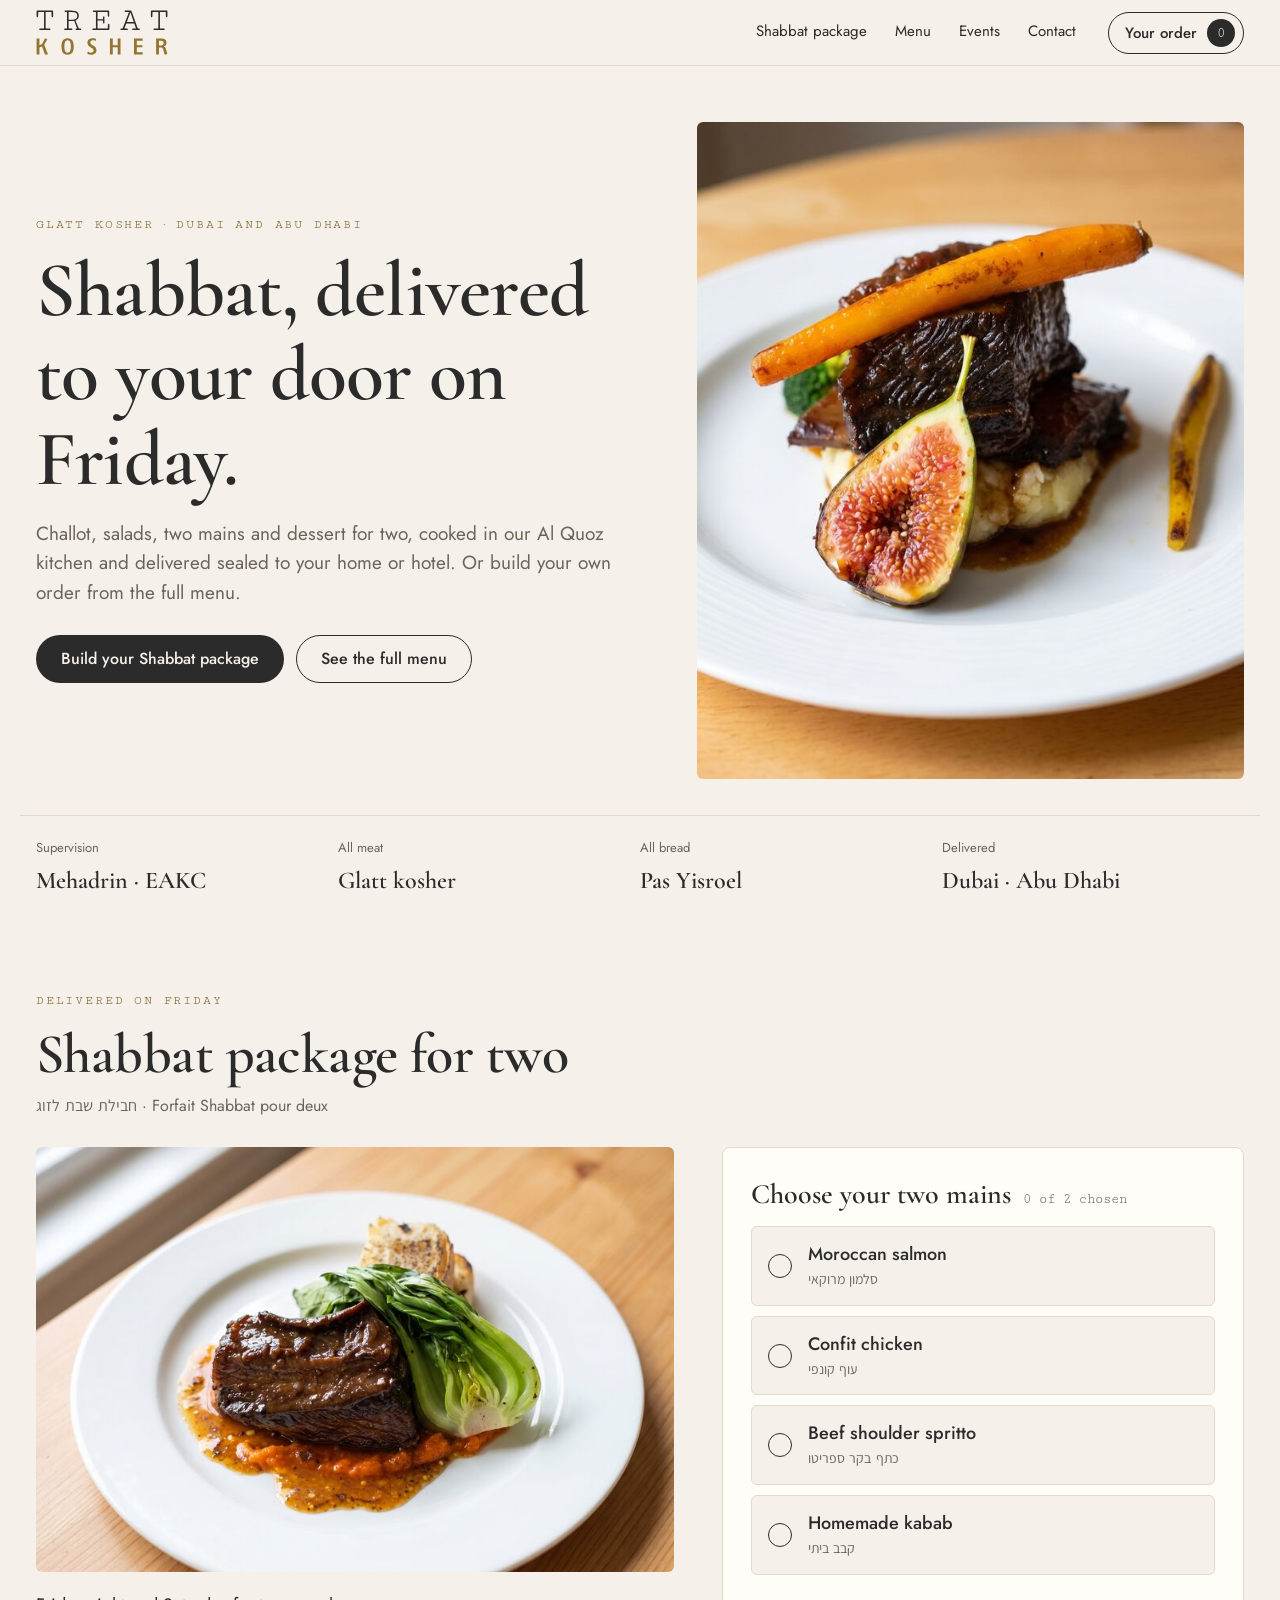
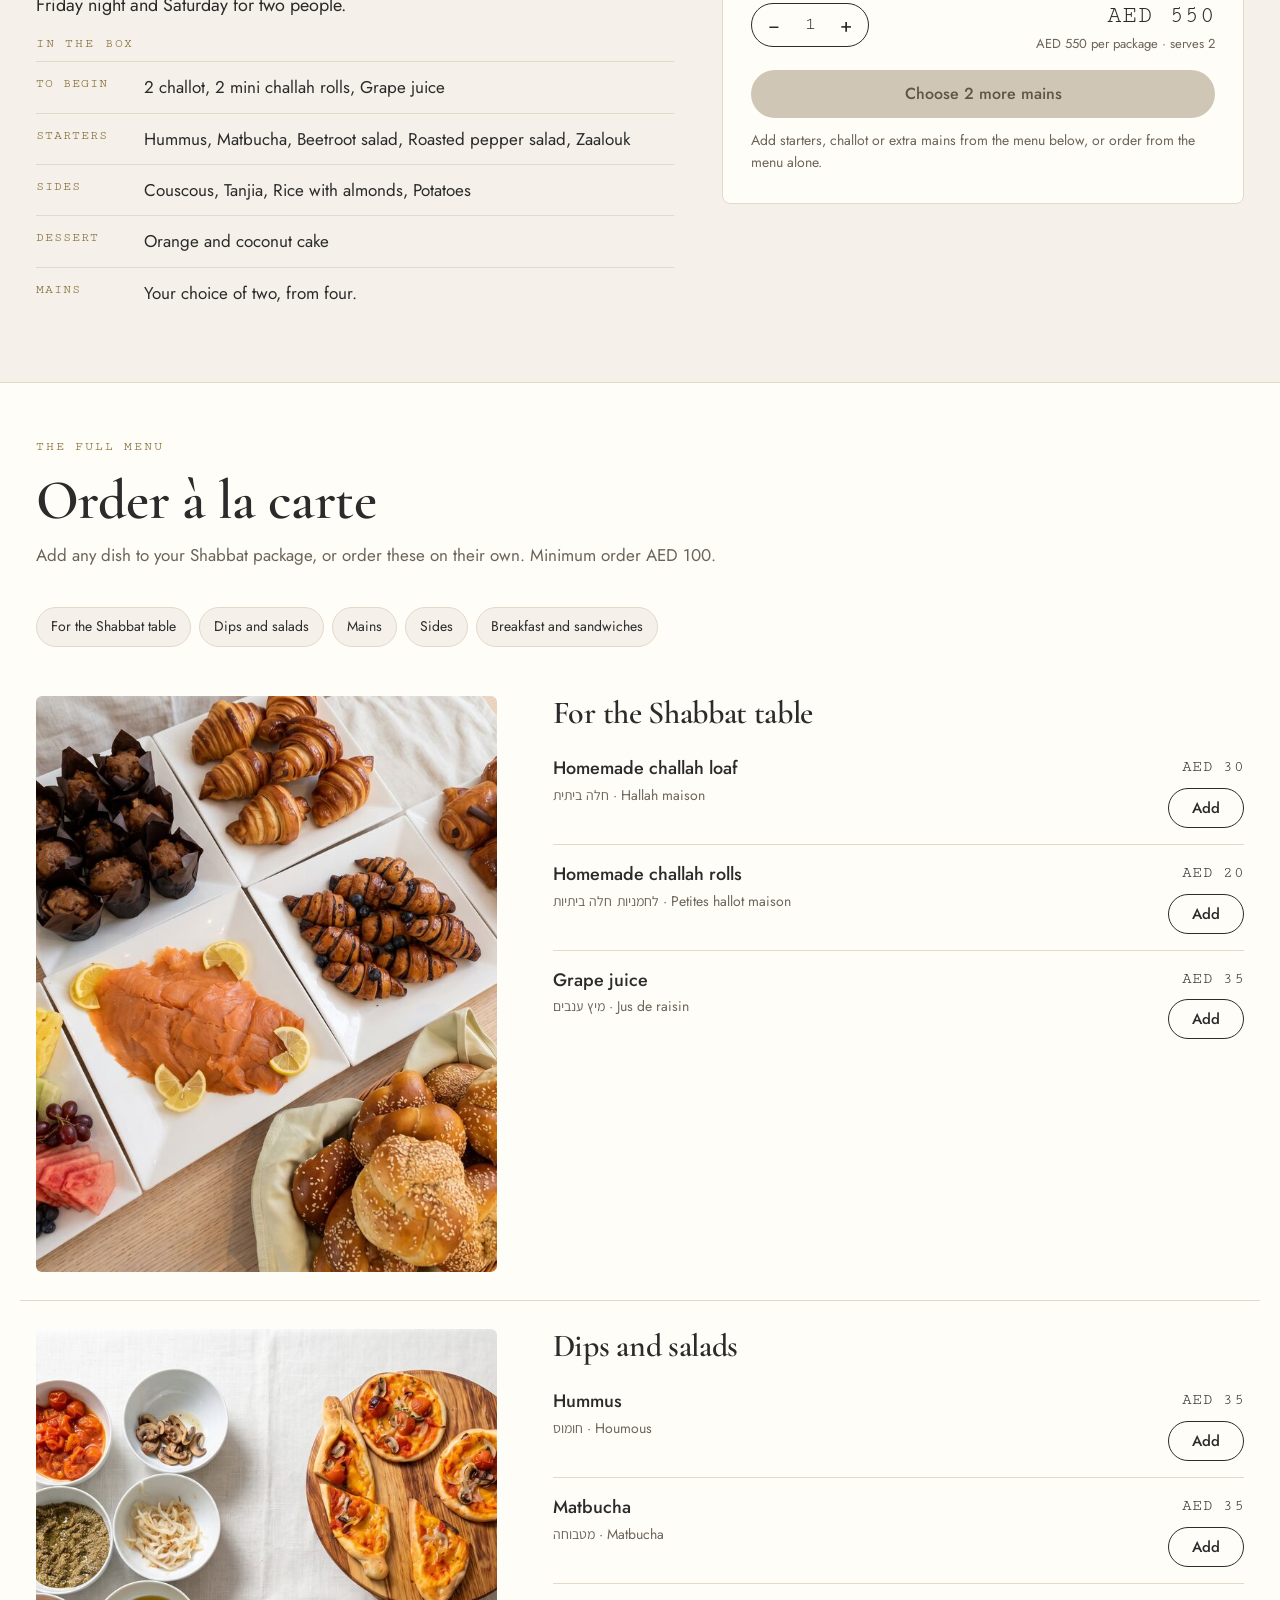
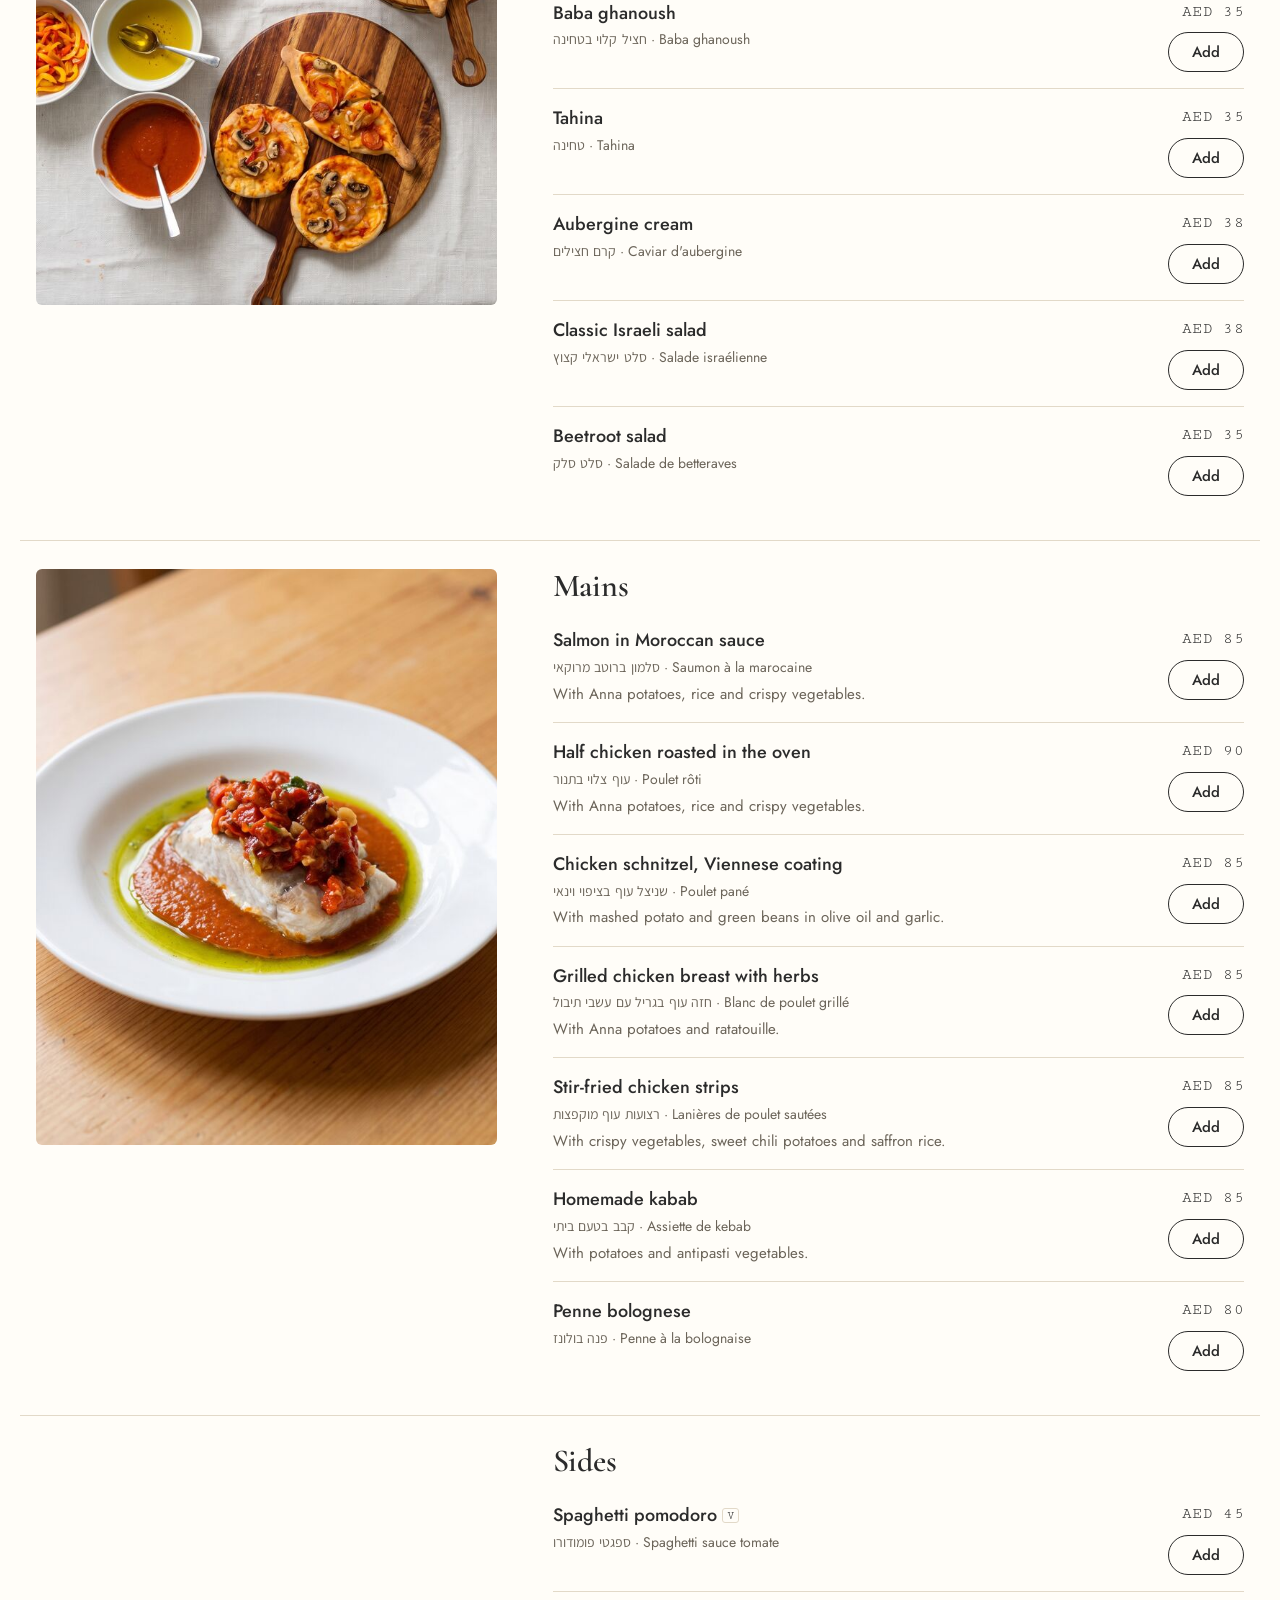
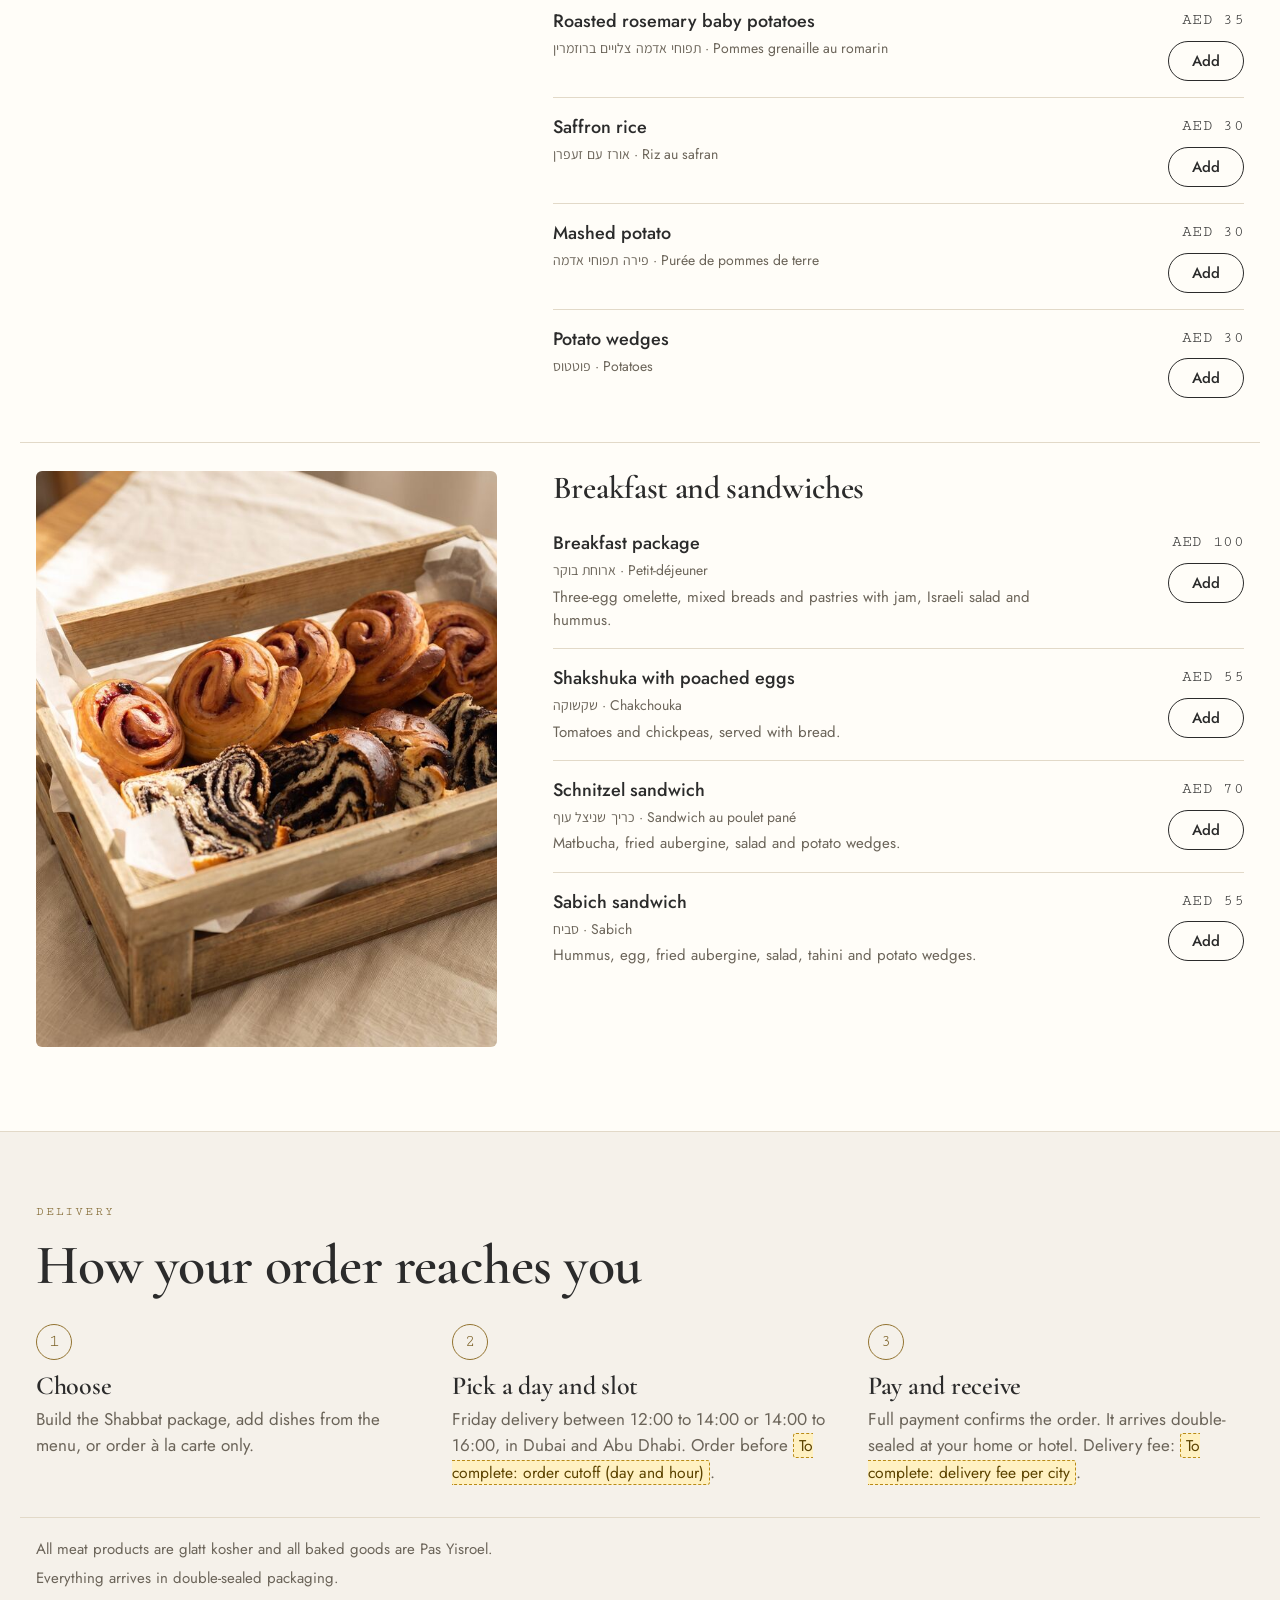
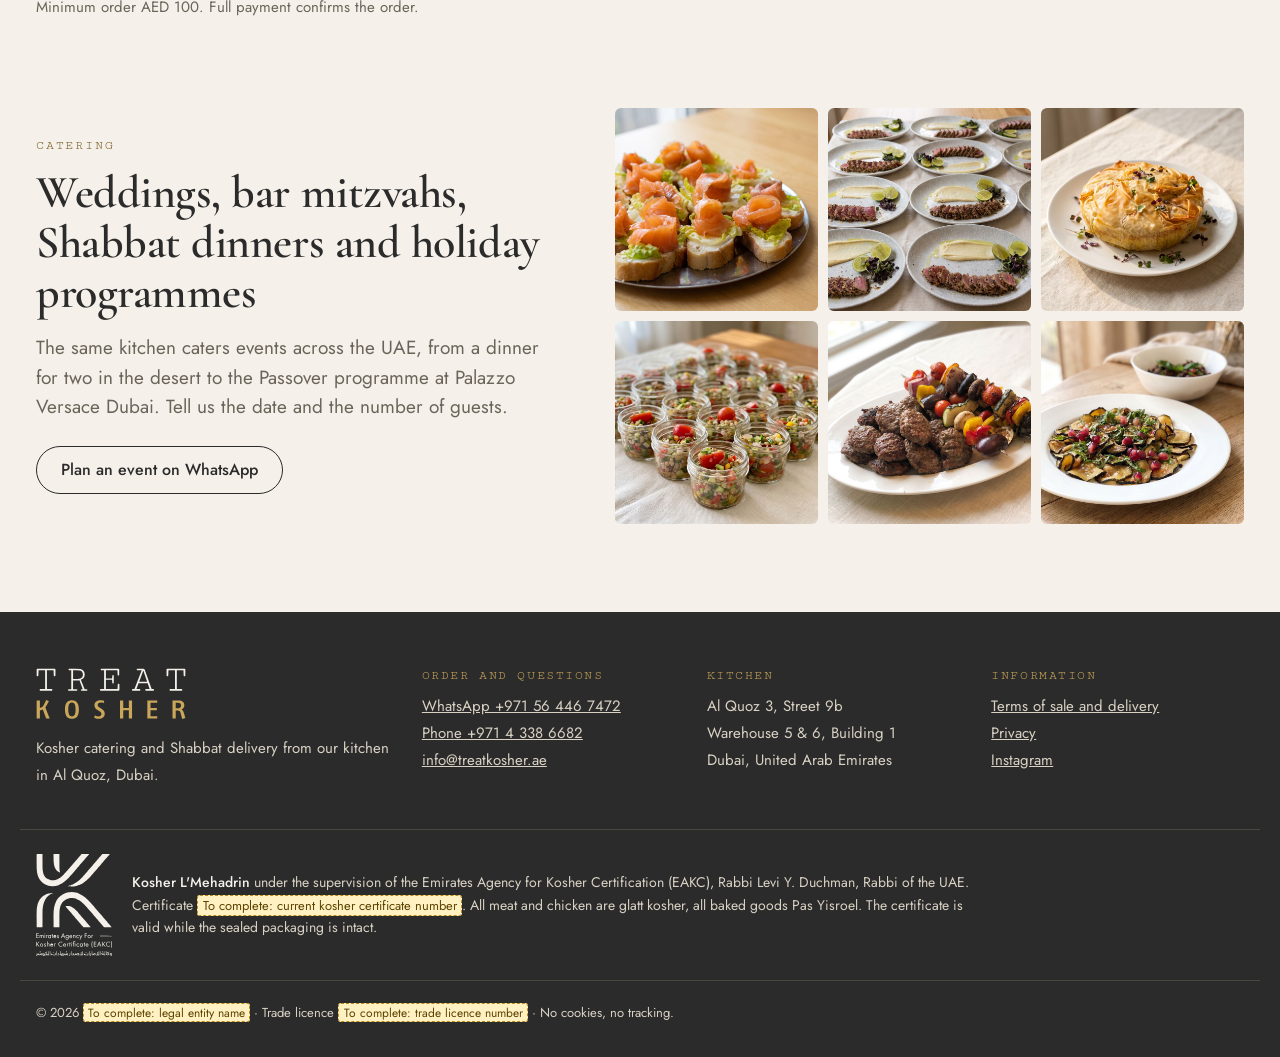
==== commit 410de831: "Hero photo: lower angle, fresh fig (Albert's pick) Co-Authored-By: Claude Opus 5.5 <noreply@anthropi" ====
--- a/index.html
+++ b/index.html
@@ -52,7 +52,7 @@
       <a class="btn btn--line" href="#menu">See the full menu</a>
     </div>
   </div>
-  <figure class="hero__photo"><img class="" src="photos/short-rib-fig.jpg" srcset="photos/short-rib-fig-800.jpg 800w, photos/short-rib-fig.jpg 1600w" sizes="(min-width: 960px) 50vw, 100vw" alt="Braised beef short rib on mashed potato with a roasted fig and glazed carrots" fetchpriority="high" decoding="async"></figure>
+  <figure class="hero__photo"><img class="" src="photos/short-rib-fig.jpg" srcset="photos/short-rib-fig-800.jpg 800w, photos/short-rib-fig.jpg 1600w" sizes="(min-width: 960px) 50vw, 100vw" alt="Braised beef short rib on mashed potato with a roasted carrot across it, a fresh fig half and a yellow carrot, on a white plate" fetchpriority="high" decoding="async"></figure>
 </section>
 <ul class="facts" aria-label="Our standards">
   <li><span class="facts__label">Supervision</span><span class="facts__value">Mehadrin · EAKC</span></li>
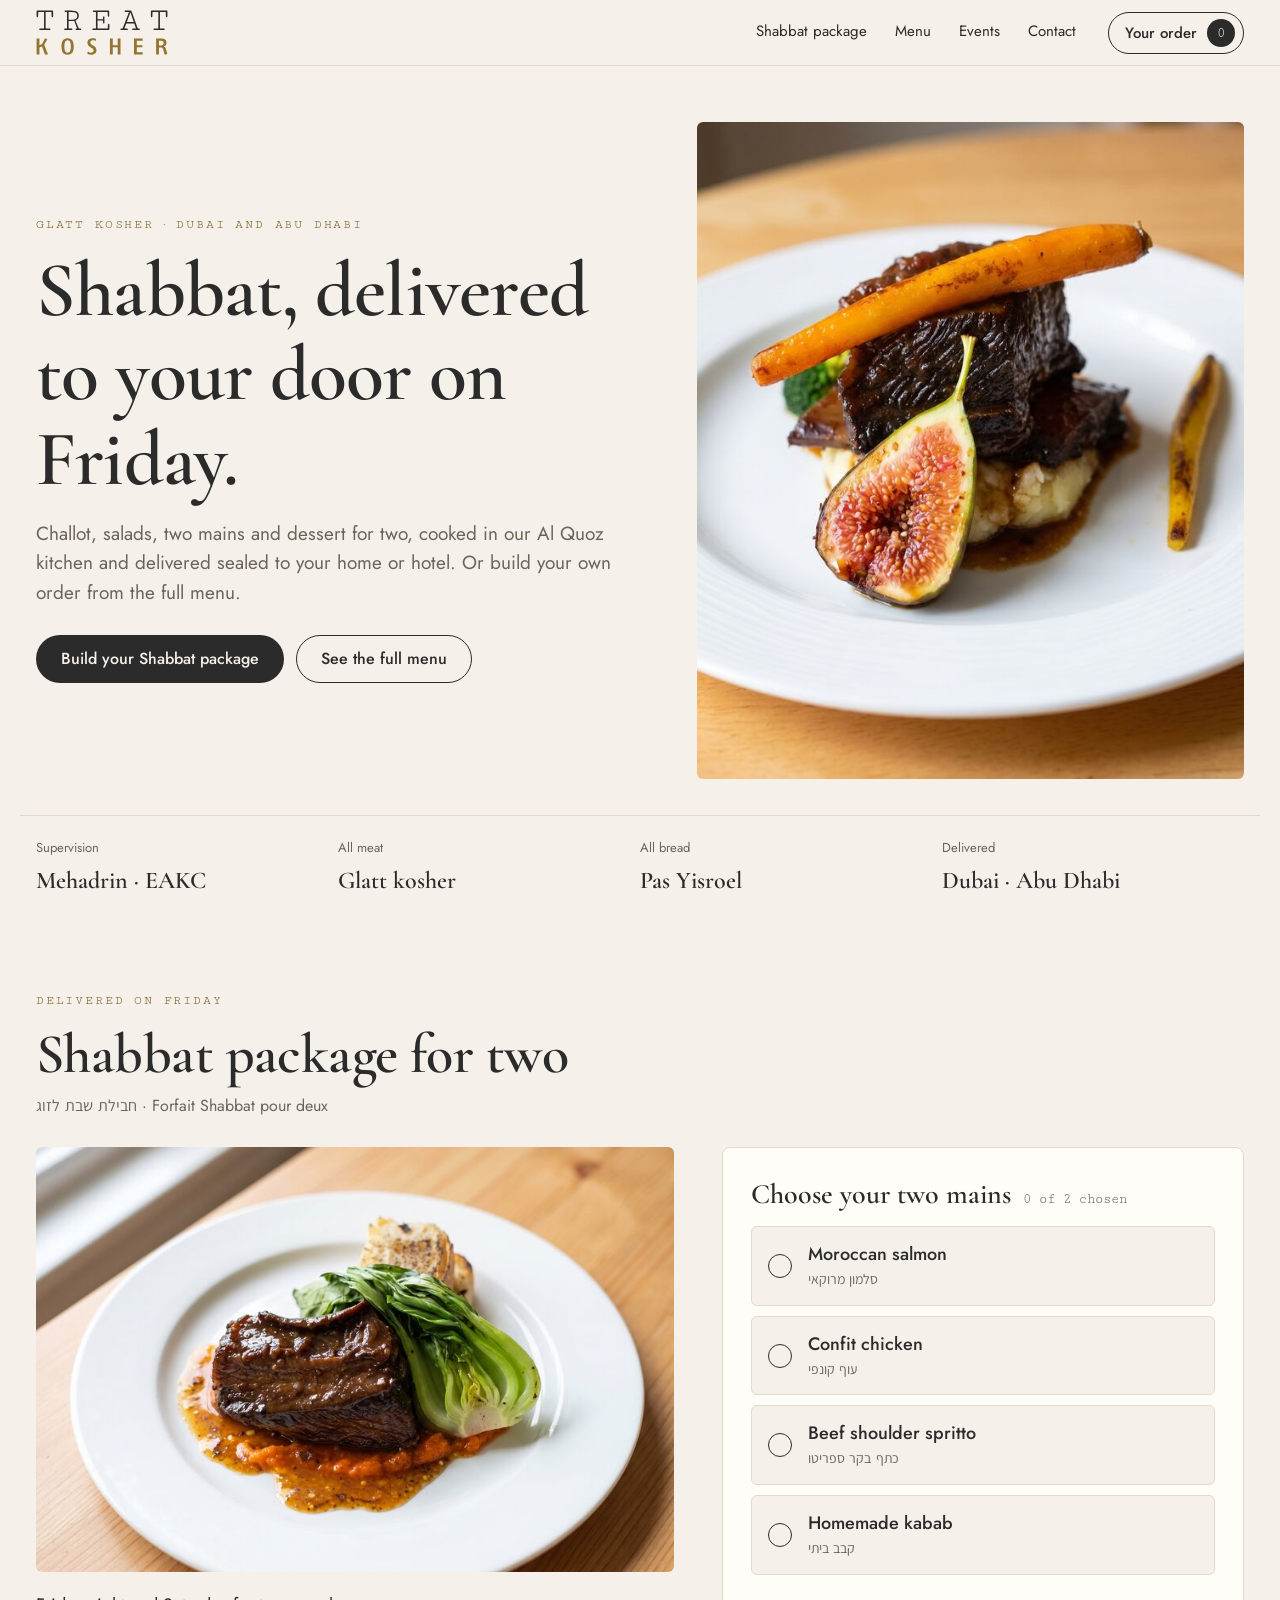
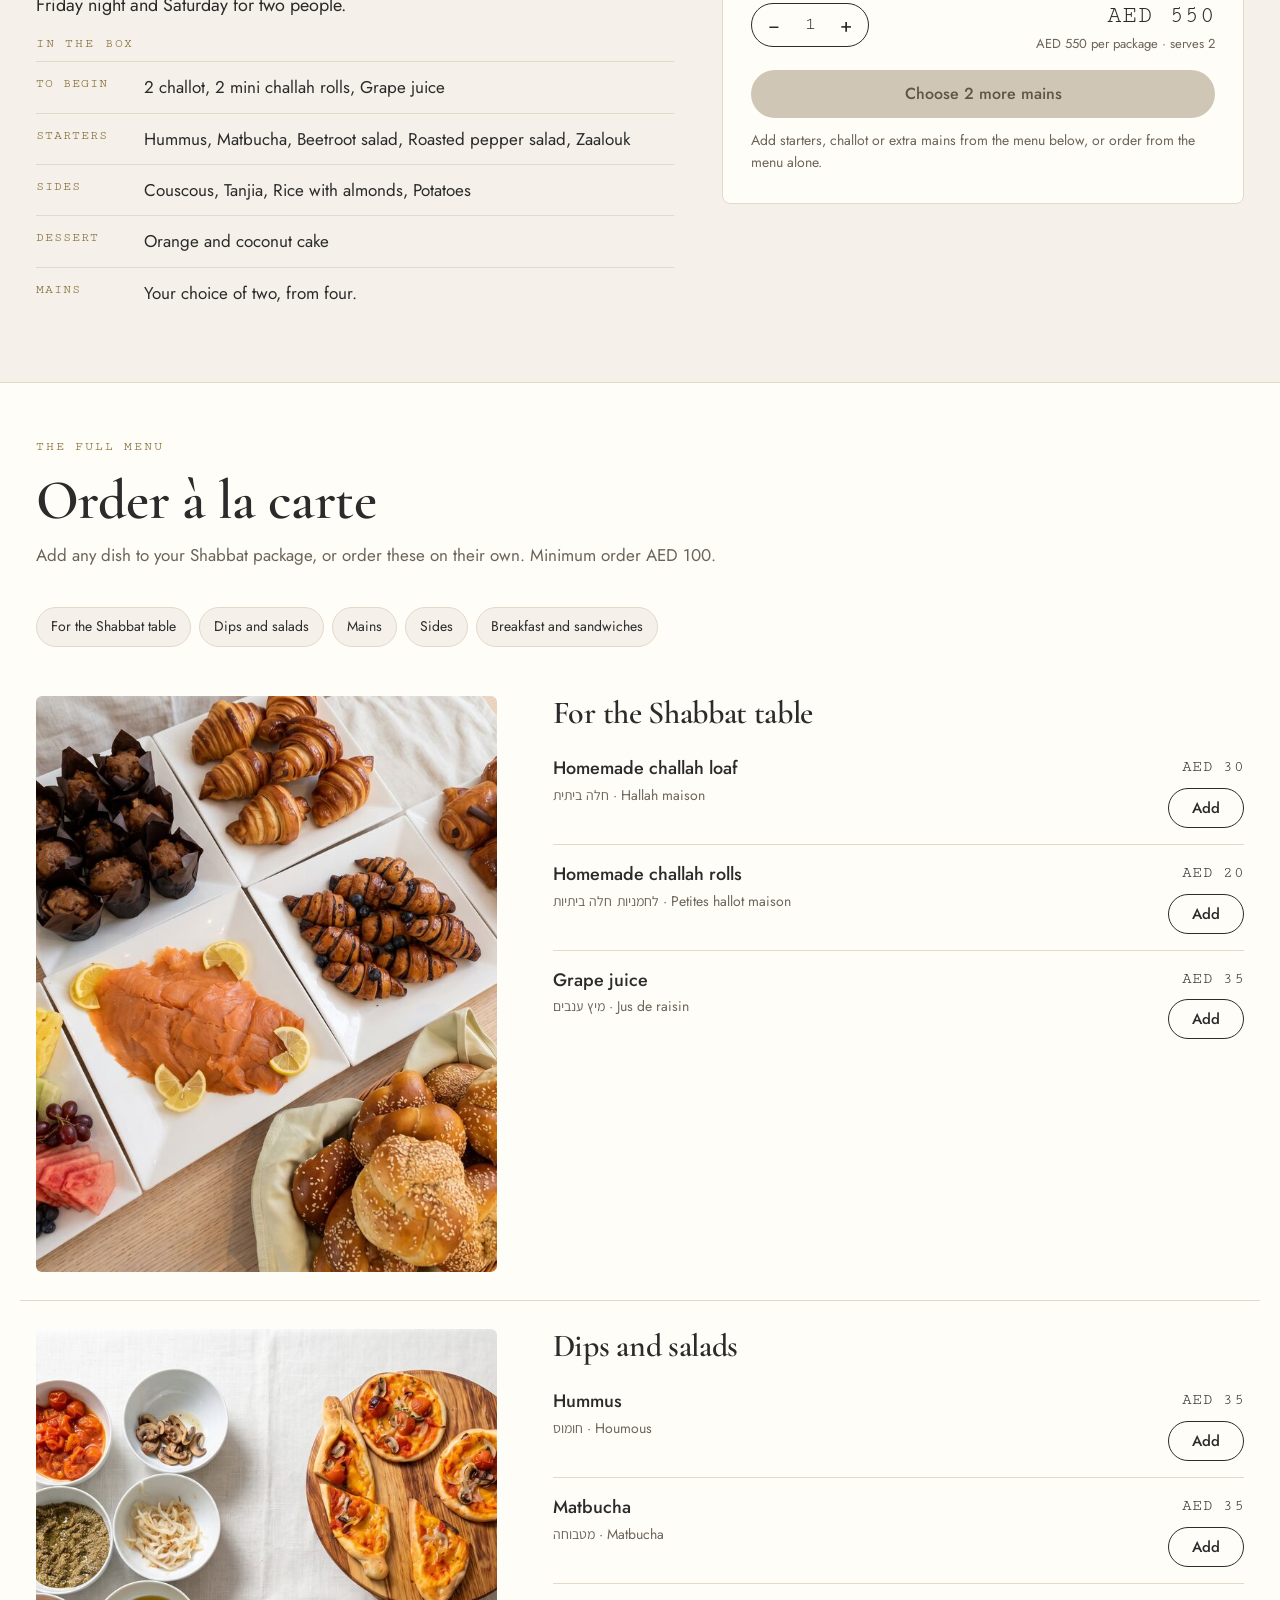
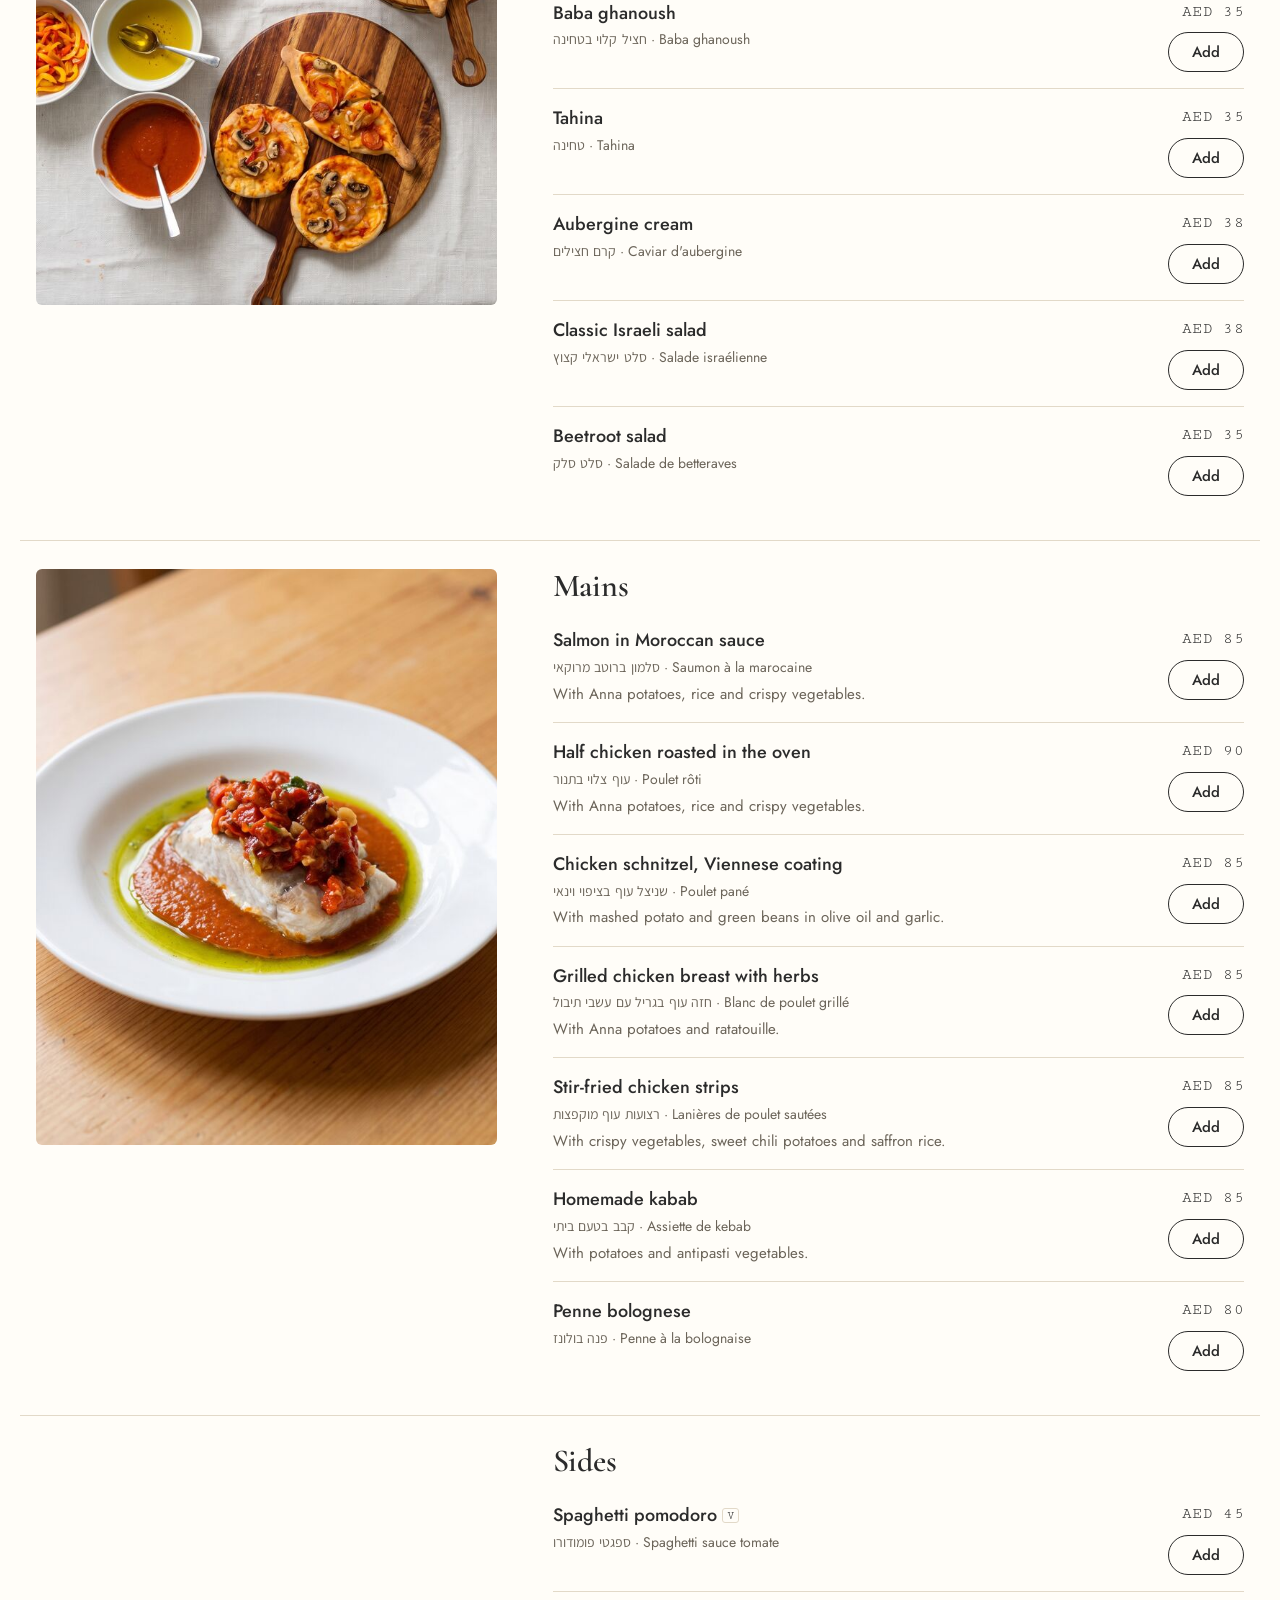
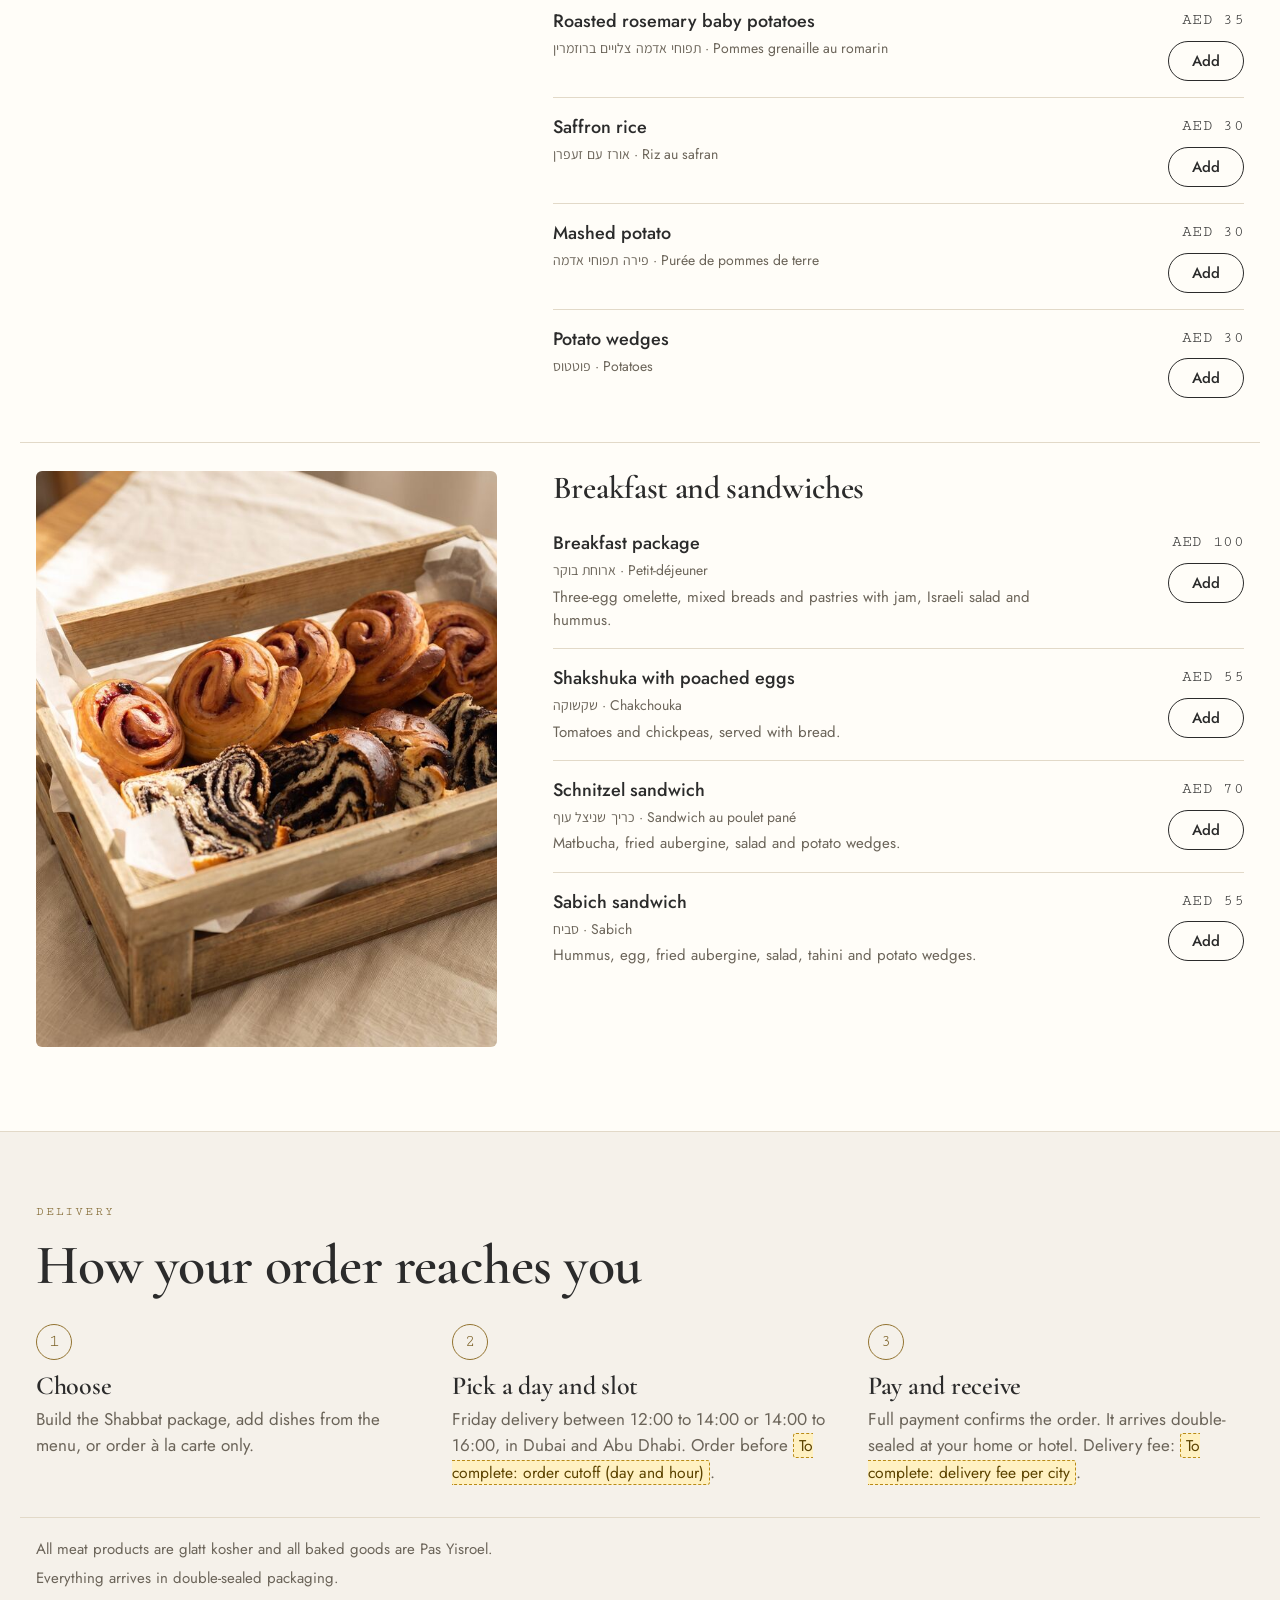
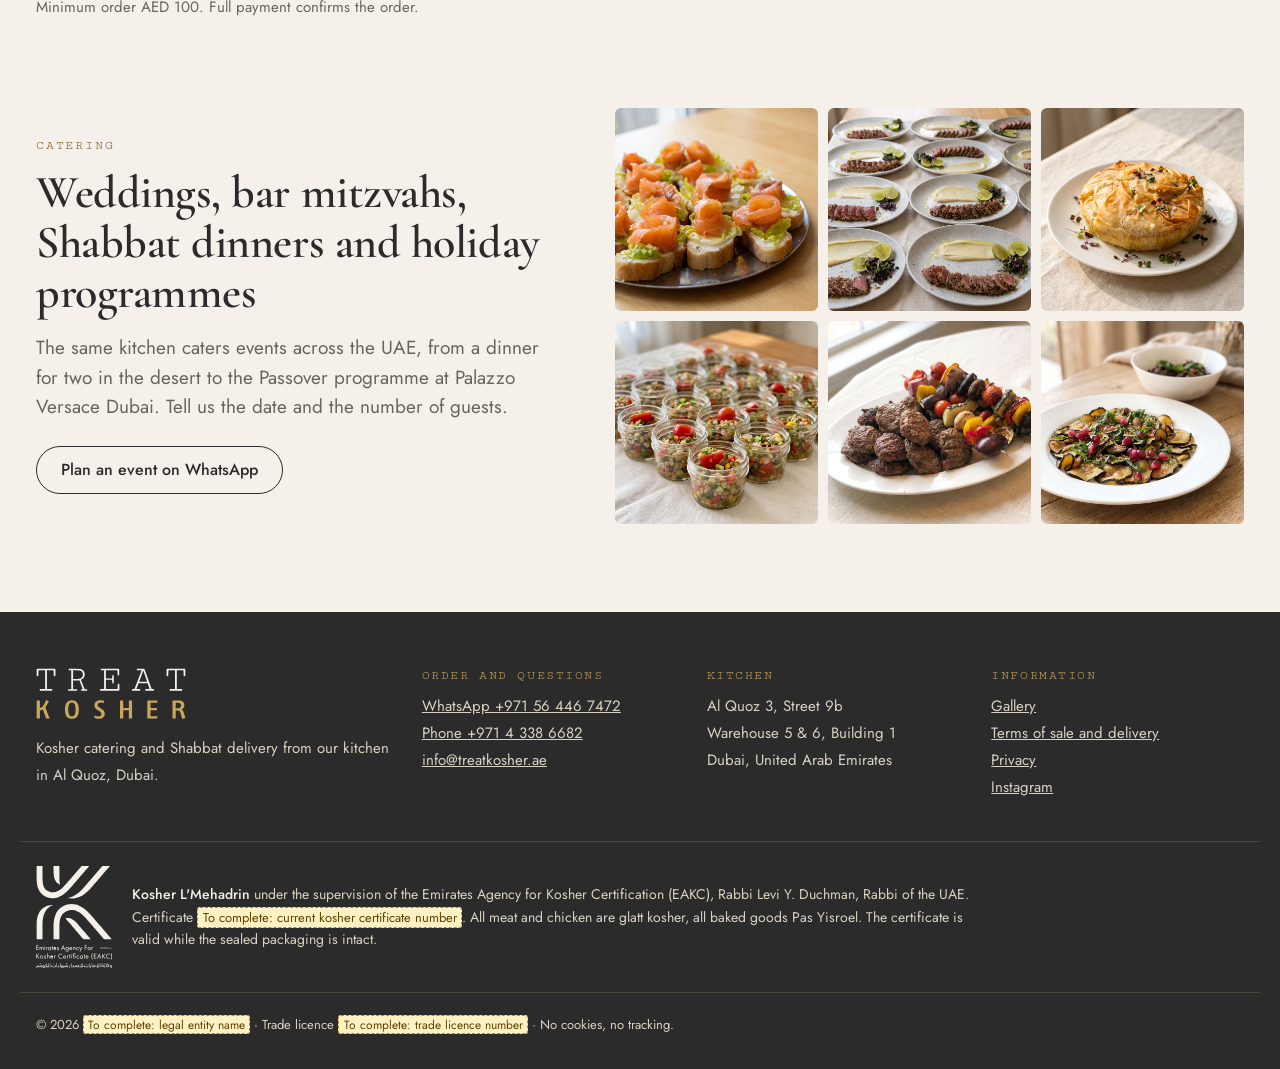
==== commit 26c0c819: "Gallery page: 41 photos of dishes and event tables, linked from the footer Co-Authored-By: Claude Op" ====
--- a/index.html
+++ b/index.html
@@ -516,7 +516,7 @@
     </div>
     <div>
       <h2 class="foot__h">Information</h2>
-      <p><a href="terms.html">Terms of sale and delivery</a><br><a href="privacy.html">Privacy</a><br><a href="https://www.instagram.com/treatkosher/" rel="noopener">Instagram</a></p>
+      <p><a href="gallery.html">Gallery</a><br><a href="terms.html">Terms of sale and delivery</a><br><a href="privacy.html">Privacy</a><br><a href="https://www.instagram.com/treatkosher/" rel="noopener">Instagram</a></p>
     </div>
   </div>
   <div class="kashrut">
--- a/styles.css
+++ b/styles.css
@@ -200,3 +200,29 @@
 .legal h2{font-size:26px;margin:36px 0 10px}
 .legal p,.legal li{color:#3d3a35;margin-bottom:10px}
 .legal__meta{font-size:15px;padding:16px;border:1px solid var(--line);border-radius:6px;background:var(--surface)}
+
+/* Gallery page: a masonry of whole photos (never cropped), a full-screen viewer */
+.gallery{max-width:1240px;margin:0 auto;padding:40px 16px 80px}
+.gallery__head h1{font-size:clamp(40px,6vw,68px)}
+.gallery__head .lead{margin-top:14px}
+.gallery__tabs{position:static;padding:20px 0 0;margin:0;background:none}
+.gal{padding-top:44px;scroll-margin-top:80px}
+.gal h2{font-size:clamp(28px,3.6vw,40px);margin-bottom:6px}
+.gal__lead{color:var(--muted);margin-bottom:18px;max-width:40em}
+.masonry{columns:2;column-gap:8px}
+@media (min-width:640px){.masonry{column-gap:12px}}
+@media (min-width:1100px){.masonry{columns:3;column-gap:16px}}
+.tile{margin:0 0 8px;break-inside:avoid;border-radius:4px;overflow:hidden;background:var(--line)}
+@media (min-width:1100px){.tile{margin-bottom:16px}}
+.tile a{display:block}
+.tile img{width:100%;height:auto;transition:transform .4s ease}
+.tile a:hover img{transform:scale(1.02)}
+.viewer{border:0;padding:0;margin:0;width:100vw;height:100dvh;max-width:100vw;max-height:100dvh;background:rgb(20 18 15 / .96);color:var(--paper)}
+.viewer::backdrop{background:rgb(20 18 15 / .96)}
+.viewer[open]{display:grid;grid-template-columns:56px 1fr 56px;align-items:center}
+.viewer__fig{margin:0;grid-column:2;display:flex;flex-direction:column;align-items:center;gap:12px;max-height:100dvh;padding:56px 0 24px}
+.viewer__fig img{max-width:100%;max-height:calc(100dvh - 130px);width:auto;height:auto;border-radius:4px}
+.viewer__fig figcaption{font-size:14px;color:#d9d2c4;text-align:center;max-width:40em;padding:0 8px}
+.viewer__btn{width:48px;height:48px;border-radius:50%;border:1px solid #5a554d;background:rgb(20 18 15 / .6);color:var(--paper);font-size:26px;line-height:1;cursor:pointer;justify-self:center}
+.viewer__close{position:absolute;top:12px;right:12px}
+@media (max-width:640px){.viewer[open]{grid-template-columns:0 1fr 0}.viewer__prev,.viewer__next{position:absolute;bottom:16px}.viewer__prev{left:calc(50% - 60px)}.viewer__next{right:calc(50% - 60px)}.viewer__fig{padding:56px 0 84px}.viewer__fig img{max-height:calc(100dvh - 200px)}}
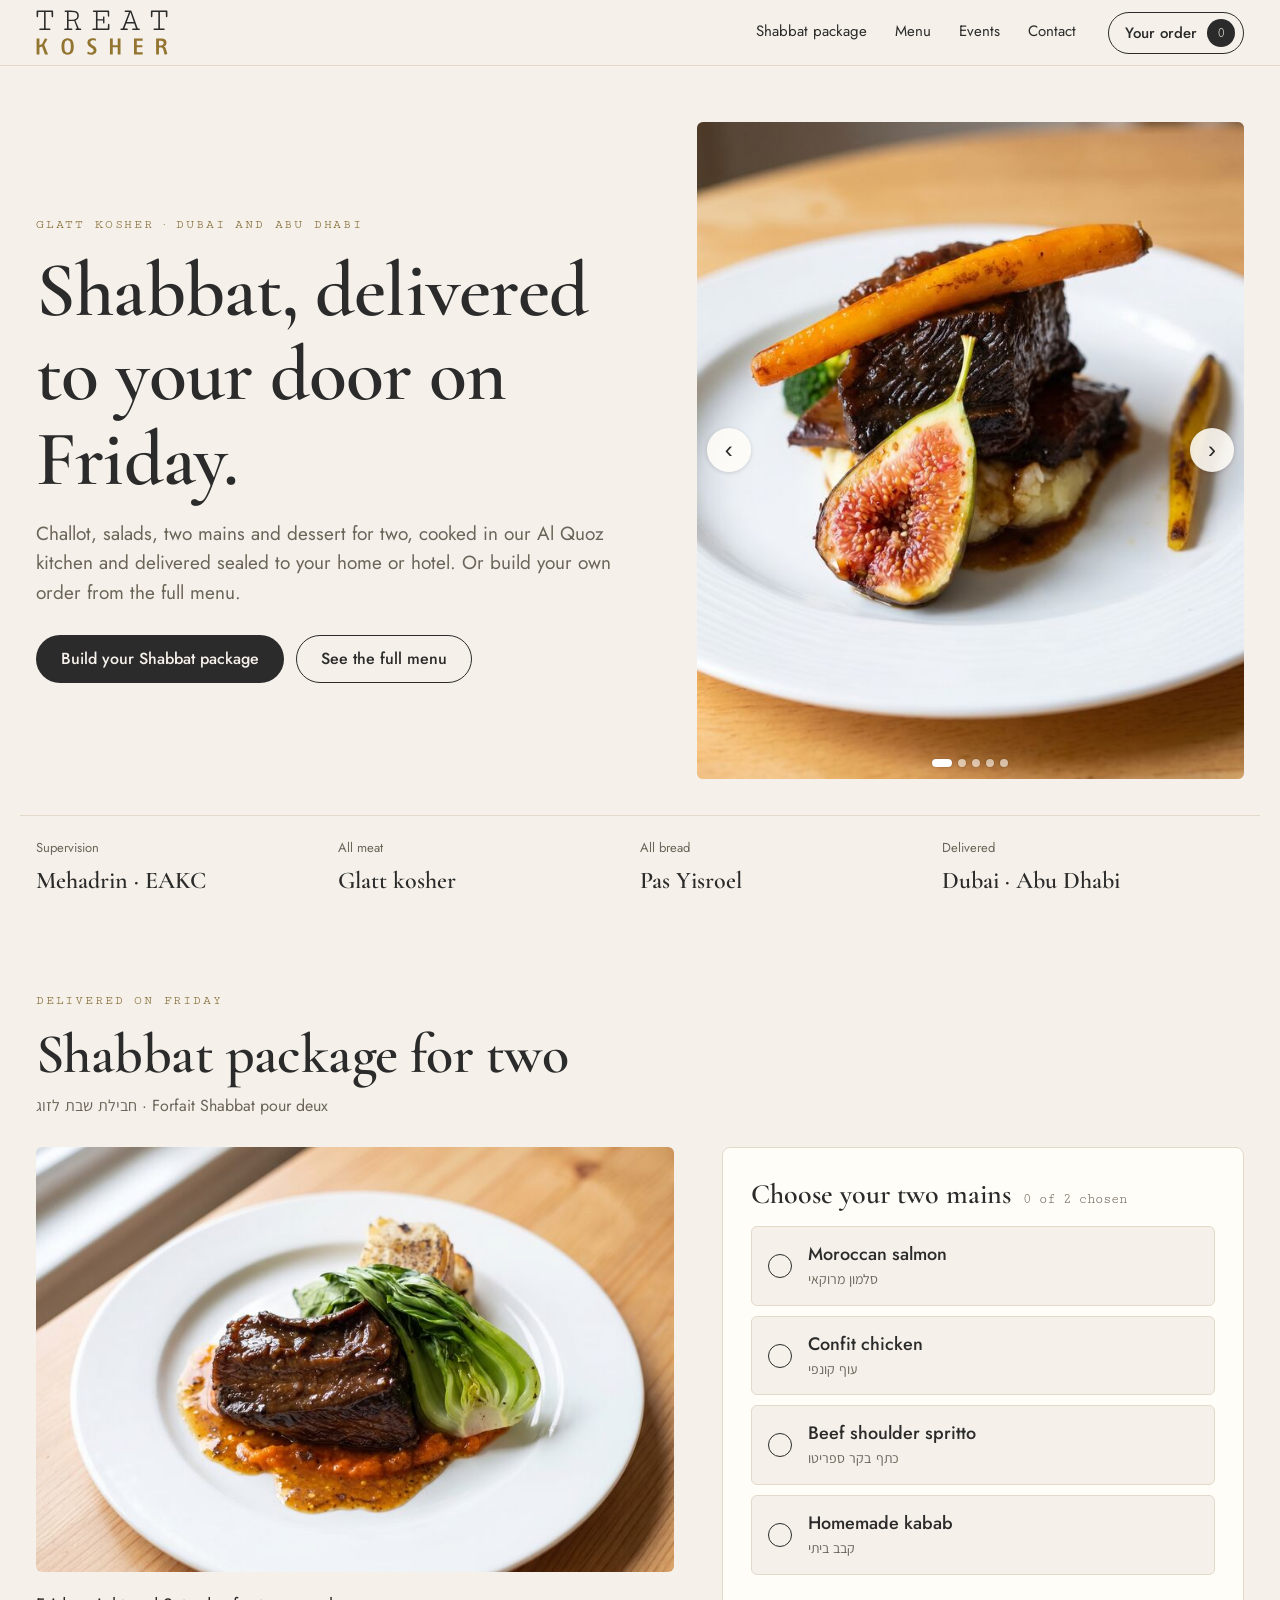
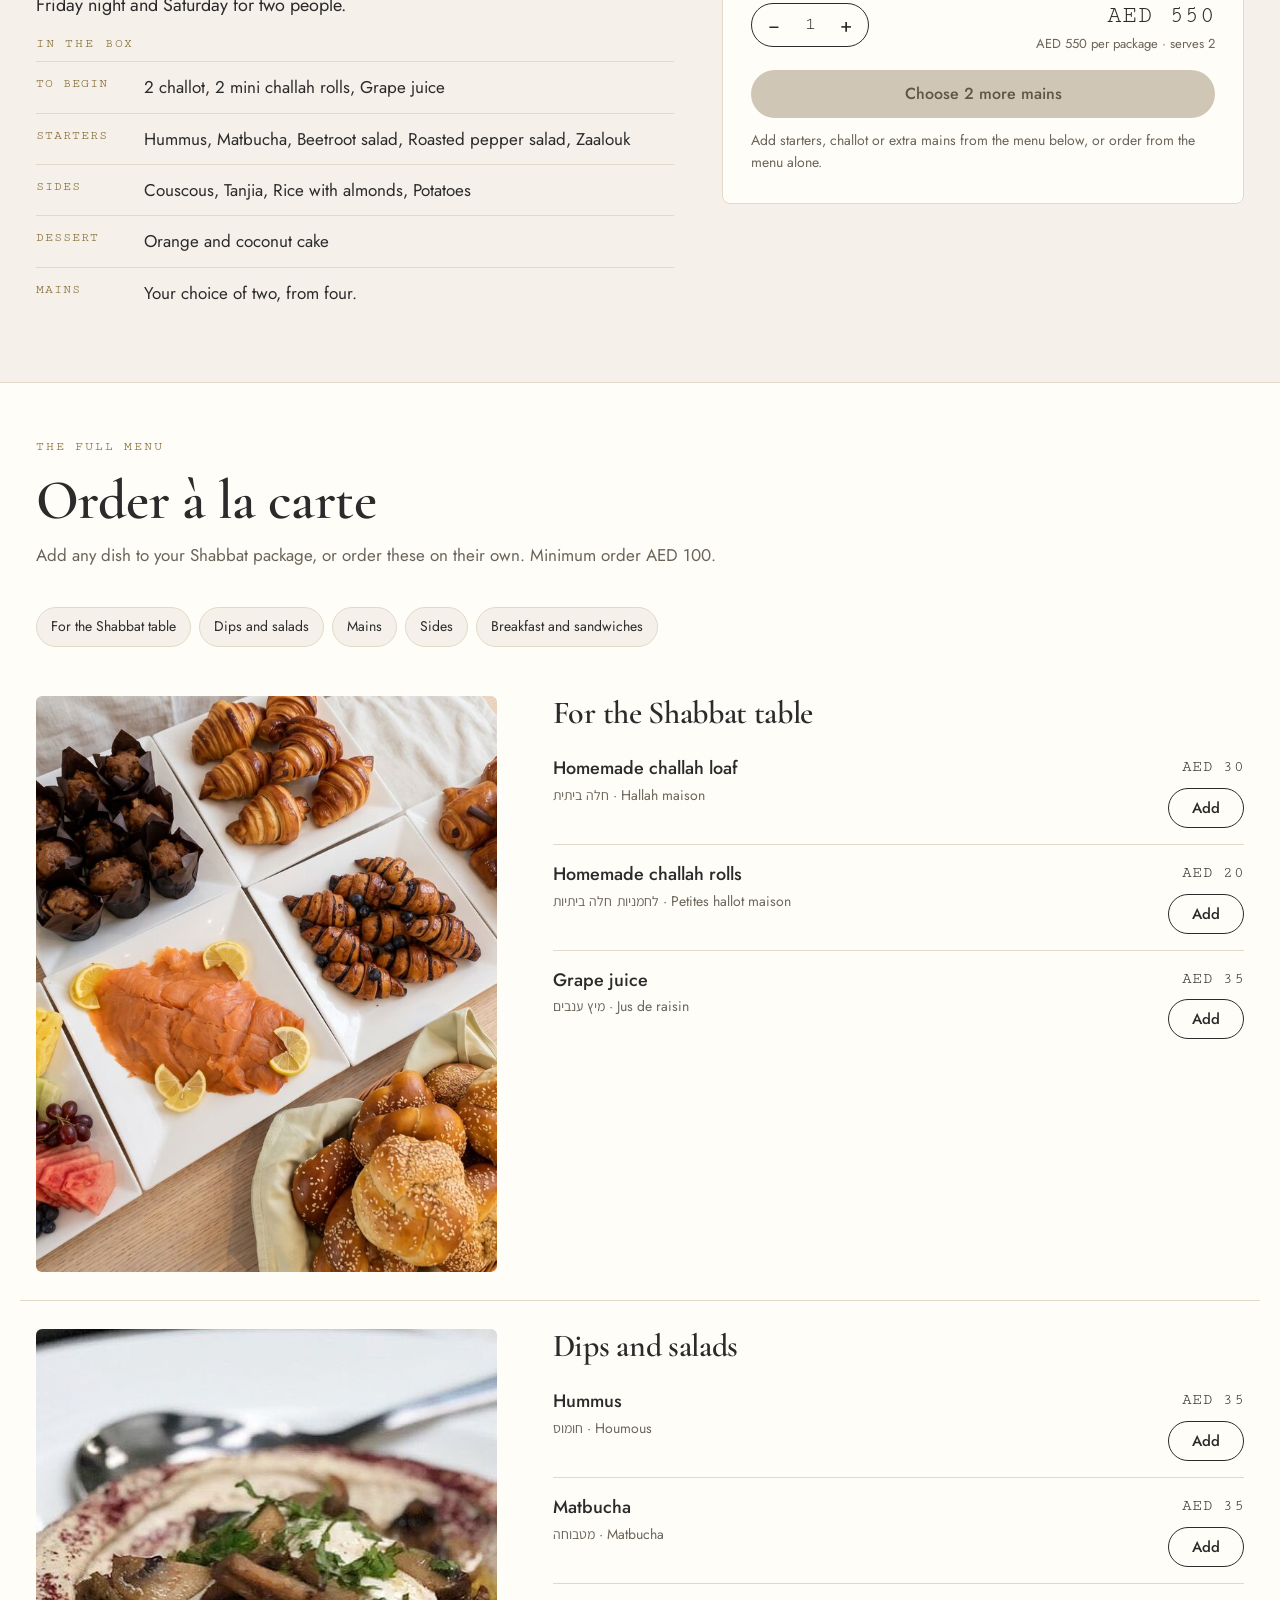
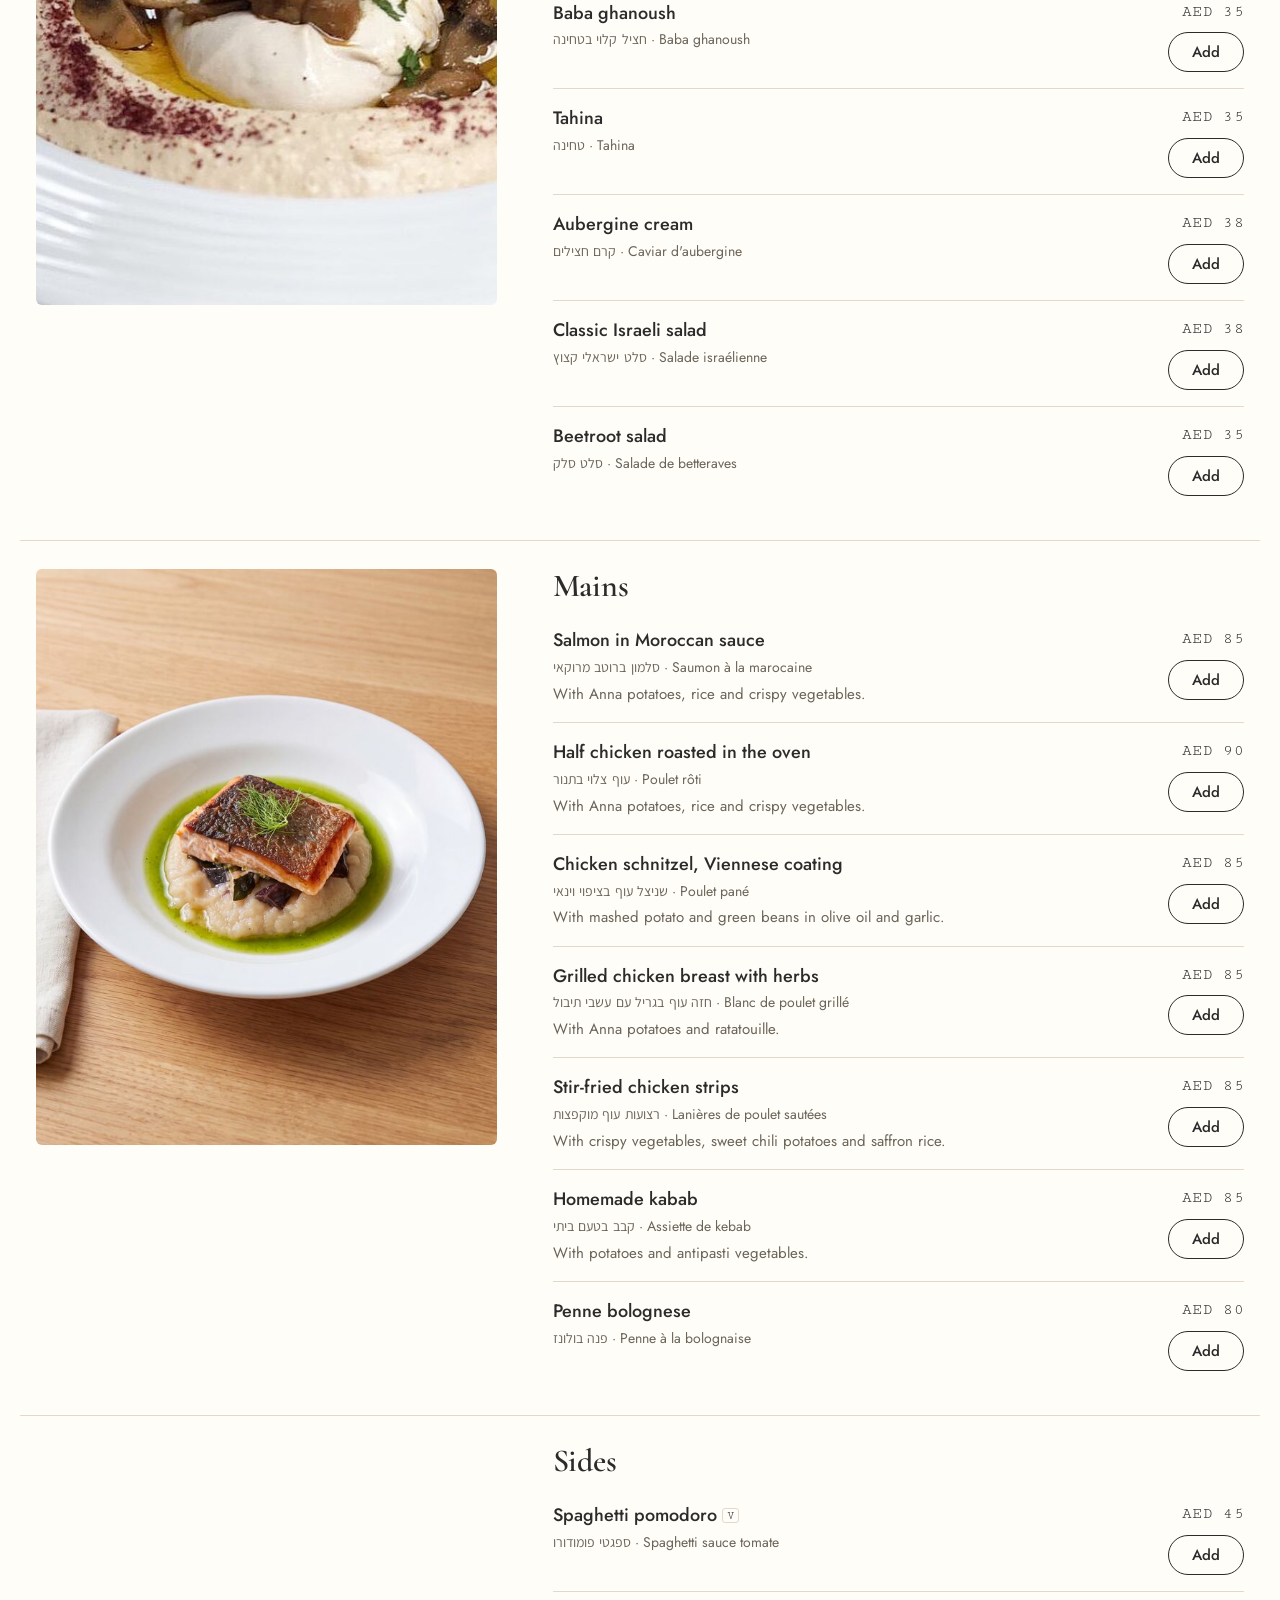
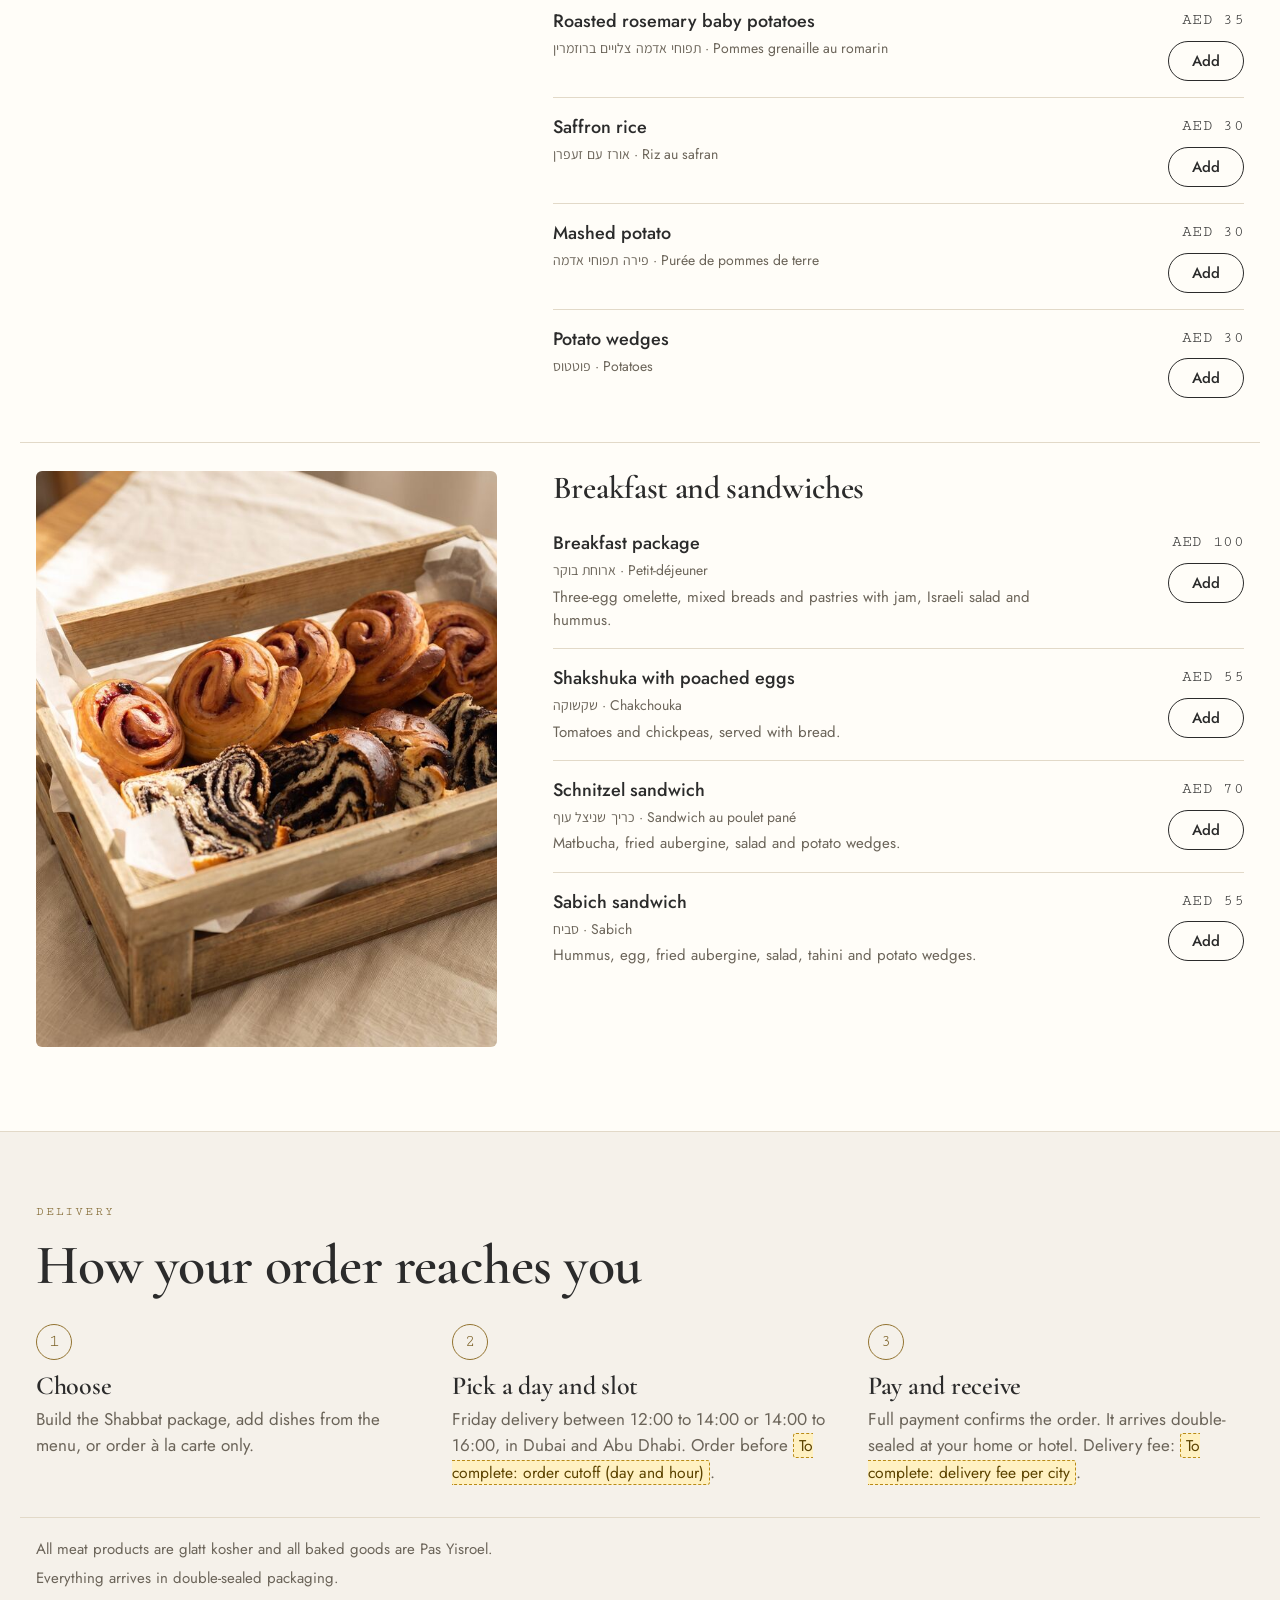
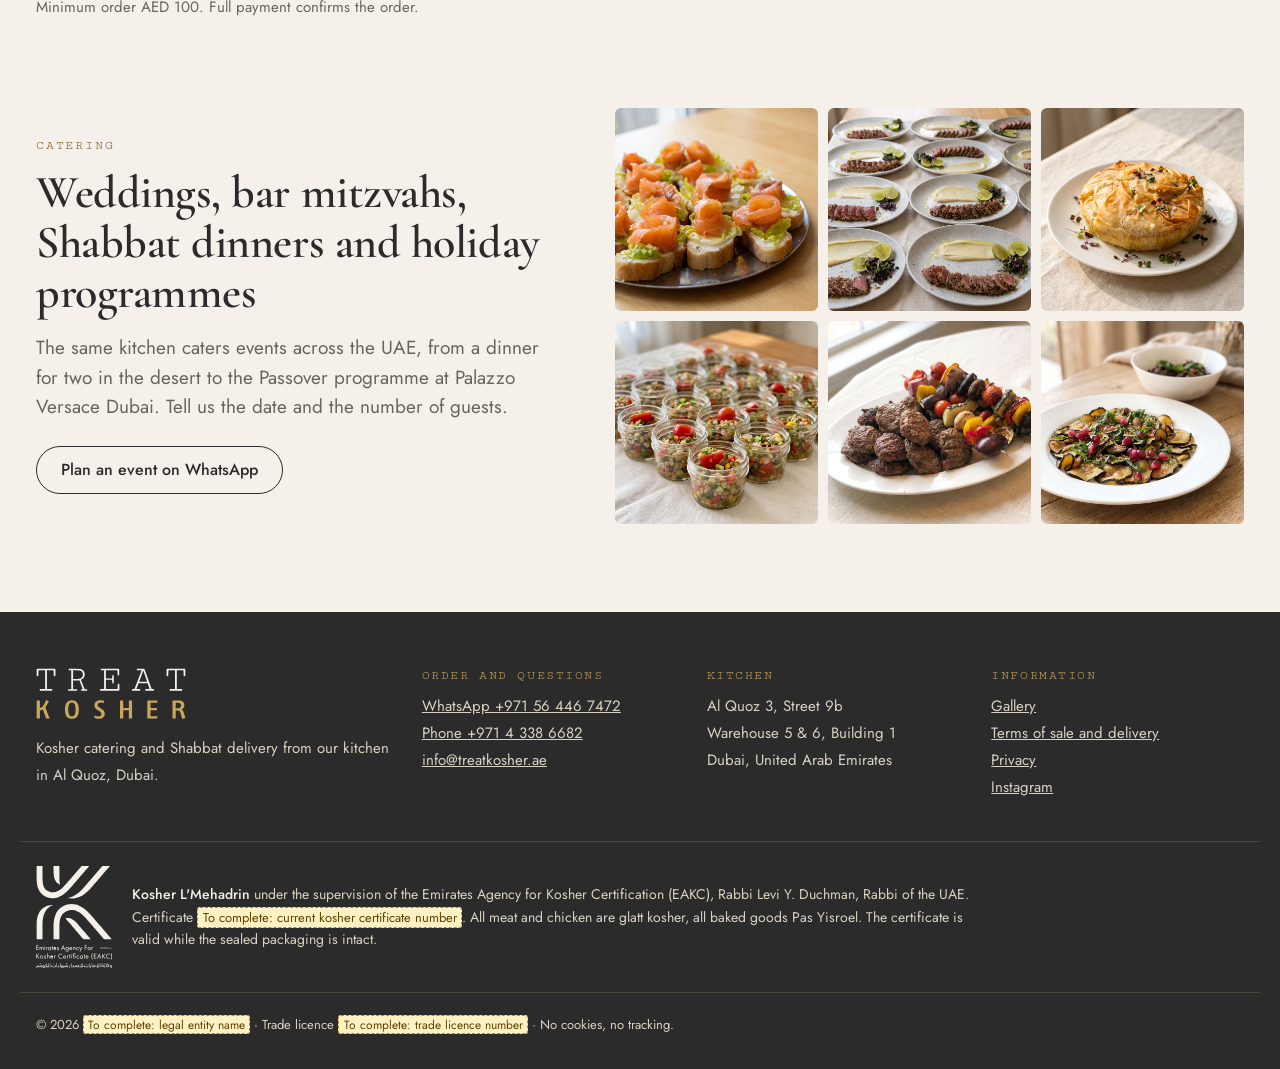
==== commit 6cad4944: "Front page: swipeable hero of five dishes, salmon photo for mains, hummus for dips Co-Authored-By: C" ====
--- a/index.html
+++ b/index.html
@@ -52,7 +52,18 @@
       <a class="btn btn--line" href="#menu">See the full menu</a>
     </div>
   </div>
-  <figure class="hero__photo"><img class="" src="photos/short-rib-fig.jpg" srcset="photos/short-rib-fig-800.jpg 800w, photos/short-rib-fig.jpg 1600w" sizes="(min-width: 960px) 50vw, 100vw" alt="Braised beef short rib on mashed potato with a roasted carrot across it, a fresh fig half and a yellow carrot, on a white plate" fetchpriority="high" decoding="async"></figure>
+  <div class="hero__photo hero__carousel" data-carousel aria-roledescription="carousel" aria-label="Our dishes">
+    <div class="carousel__track" data-track tabindex="0">
+      <figure class="carousel__slide" aria-roledescription="slide" aria-label="1 of 5"><img class="" src="photos/short-rib-fig.jpg" srcset="photos/short-rib-fig-800.jpg 800w, photos/short-rib-fig.jpg 1600w" sizes="(min-width: 960px) 50vw, 100vw" alt="Braised beef short rib on mashed potato with a roasted carrot across it, a fresh fig half and a yellow carrot, on a white plate" fetchpriority="high" decoding="async"></figure>
+      <figure class="carousel__slide" aria-roledescription="slide" aria-label="2 of 5"><img class="" src="photos/bakery.jpg" srcset="photos/bakery-800.jpg 800w, photos/bakery.jpg 1600w" sizes="(min-width: 960px) 50vw, 100vw" alt="Trays of croissants, muffins, smoked salmon, sesame challah rolls and fruit" loading="lazy" decoding="async"></figure>
+      <figure class="carousel__slide" aria-roledescription="slide" aria-label="3 of 5"><img class="" src="photos/gallery/g-sliders.jpg" srcset="photos/gallery/g-sliders-800.jpg 800w, photos/gallery/g-sliders.jpg 1600w" sizes="(min-width: 960px) 50vw, 100vw" alt="Mini beef burgers lined up on wooden boards" loading="lazy" decoding="async"></figure>
+      <figure class="carousel__slide" aria-roledescription="slide" aria-label="4 of 5"><img class="" src="photos/gallery/g-sushi.jpg" srcset="photos/gallery/g-sushi-800.jpg 800w, photos/gallery/g-sushi.jpg 1600w" sizes="(min-width: 960px) 50vw, 100vw" alt="Tuna and cucumber rolls with salmon nigiri on a white platter" loading="lazy" decoding="async"></figure>
+      <figure class="carousel__slide" aria-roledescription="slide" aria-label="5 of 5"><img class="" src="photos/gallery/g-grilled-ribs.jpg" srcset="photos/gallery/g-grilled-ribs-800.jpg 800w, photos/gallery/g-grilled-ribs.jpg 1600w" sizes="(min-width: 960px) 50vw, 100vw" alt="Glazed grilled beef ribs on rocket on a dark slate" loading="lazy" decoding="async"></figure>
+    </div>
+    <button type="button" class="carousel__btn carousel__prev" data-prev aria-label="Previous photo" hidden>‹</button>
+    <button type="button" class="carousel__btn carousel__next" data-next aria-label="Next photo" hidden>›</button>
+    <div class="carousel__dots" data-dots></div>
+  </div>
 </section>
 <ul class="facts" aria-label="Our standards">
   <li><span class="facts__label">Supervision</span><span class="facts__value">Mehadrin · EAKC</span></li>
@@ -180,7 +191,7 @@
     </div>
   </div>
   <div class="cat cat--photo" id="cat-dips-salads">
-    <figure class="cat__photo"><img class="" src="photos/dips-table.jpg" srcset="photos/dips-table-800.jpg 800w, photos/dips-table.jpg 1600w" sizes="(min-width: 960px) 30vw, 100vw" alt="Bowls of dips, peppers and olive oil beside wooden boards of small pizzas, seen from above" loading="lazy" decoding="async"></figure>
+    <figure class="cat__photo"><img class="" src="photos/hummus.jpg" srcset="photos/hummus-800.jpg 800w, photos/hummus.jpg 1600w" sizes="(min-width: 960px) 30vw, 100vw" alt="Hummus topped with sautéed mushrooms, tahini, olive oil and sumac" loading="lazy" decoding="async"></figure>
     <div class="cat__body">
       <h3>Dips and salads</h3>
       
@@ -266,7 +277,7 @@
     </div>
   </div>
   <div class="cat cat--photo" id="cat-mains">
-    <figure class="cat__photo"><img class="" src="photos/moroccan-fish.jpg" srcset="photos/moroccan-fish-800.jpg 800w, photos/moroccan-fish.jpg 1600w" sizes="(min-width: 960px) 30vw, 100vw" alt="White fish fillet in a red pepper and tomato sauce with herb oil" loading="lazy" decoding="async"></figure>
+    <figure class="cat__photo"><img class="" src="photos/gallery/g-salmon-fillet.jpg" srcset="photos/gallery/g-salmon-fillet-800.jpg 800w, photos/gallery/g-salmon-fillet.jpg 1600w" sizes="(min-width: 960px) 30vw, 100vw" alt="Pan-seared salmon fillet on a creamy purée with green herb oil" loading="lazy" decoding="async"></figure>
     <div class="cat__body">
       <h3>Mains</h3>
       
@@ -516,7 +527,7 @@
     </div>
     <div>
       <h2 class="foot__h">Information</h2>
-      <p><a href="gallery.html">Gallery</a><br><a href="terms.html">Terms of sale and delivery</a><br><a href="privacy.html">Privacy</a><br><a href="https://www.instagram.com/treatkosher/" rel="noopener">Instagram</a></p>
+      <p><a href="gallery">Gallery</a><br><a href="terms">Terms of sale and delivery</a><br><a href="privacy">Privacy</a><br><a href="https://www.instagram.com/treatkosher/" rel="noopener">Instagram</a></p>
     </div>
   </div>
   <div class="kashrut">
@@ -934,7 +945,7 @@
       <div class="field"><label for="f-notes">Notes <span class="opt">optional: allergies, gate code</span></label><textarea id="f-notes" name="notes" rows="2"></textarea></div>
       <p class="form-error" data-form-error role="alert" hidden></p>
       <button class="btn btn--gold btn--wide" type="submit" data-pay>Continue</button>
-      <p class="checkout__notice">We use these details only to prepare and deliver this order. <a href="privacy.html">Privacy</a> · <a href="terms.html">Terms</a>.</p>
+      <p class="checkout__notice">We use these details only to prepare and deliver this order. <a href="privacy">Privacy</a> · <a href="terms">Terms</a>.</p>
     </form>
   </div>
 </dialog>
--- a/styles.css
+++ b/styles.css
@@ -48,6 +48,17 @@
 .hero__ctas{display:flex;flex-wrap:wrap;gap:12px;margin-top:28px}
 .hero__photo{margin:0;border-radius:6px;overflow:hidden;aspect-ratio:1;background:var(--line)}
 .hero__photo img{width:100%;height:100%;object-fit:cover}
+.hero__carousel{position:relative}
+.carousel__track{display:flex;height:100%;overflow-x:auto;scroll-snap-type:x mandatory;scrollbar-width:none;overscroll-behavior-x:contain}
+.carousel__track::-webkit-scrollbar{display:none}
+.carousel__slide{flex:0 0 100%;margin:0;scroll-snap-align:start;scroll-snap-stop:always}
+.carousel__slide img{width:100%;height:100%;object-fit:cover}
+.carousel__btn{position:absolute;top:50%;transform:translateY(-50%);width:44px;height:44px;border-radius:50%;border:0;background:rgb(255 253 248 / .88);color:var(--ink);font-size:24px;line-height:1;cursor:pointer;box-shadow:0 1px 4px rgb(0 0 0 / .15)}
+.carousel__prev{left:10px}.carousel__next{right:10px}
+.carousel__dots{position:absolute;left:0;right:0;bottom:12px;display:flex;justify-content:center;gap:6px}
+.carousel__dots button{width:8px;height:8px;padding:0;border-radius:50%;border:0;background:rgb(255 253 248 / .6);cursor:pointer;box-shadow:0 0 2px rgb(0 0 0 / .3)}
+.carousel__dots button[aria-current="true"]{background:#fff;width:20px;border-radius:4px}
+@media (hover:none){.carousel__btn{display:none}}
 @media (min-width:960px){.hero{grid-template-columns:1.05fr .95fr;align-items:center;gap:56px;padding-top:56px}.hero__photo{aspect-ratio:5/6}}
 
 .facts{list-style:none;max-width:1240px;margin:36px auto 0;padding:0 16px;display:grid;grid-template-columns:repeat(2,1fr);gap:0;border-top:1px solid var(--line)}
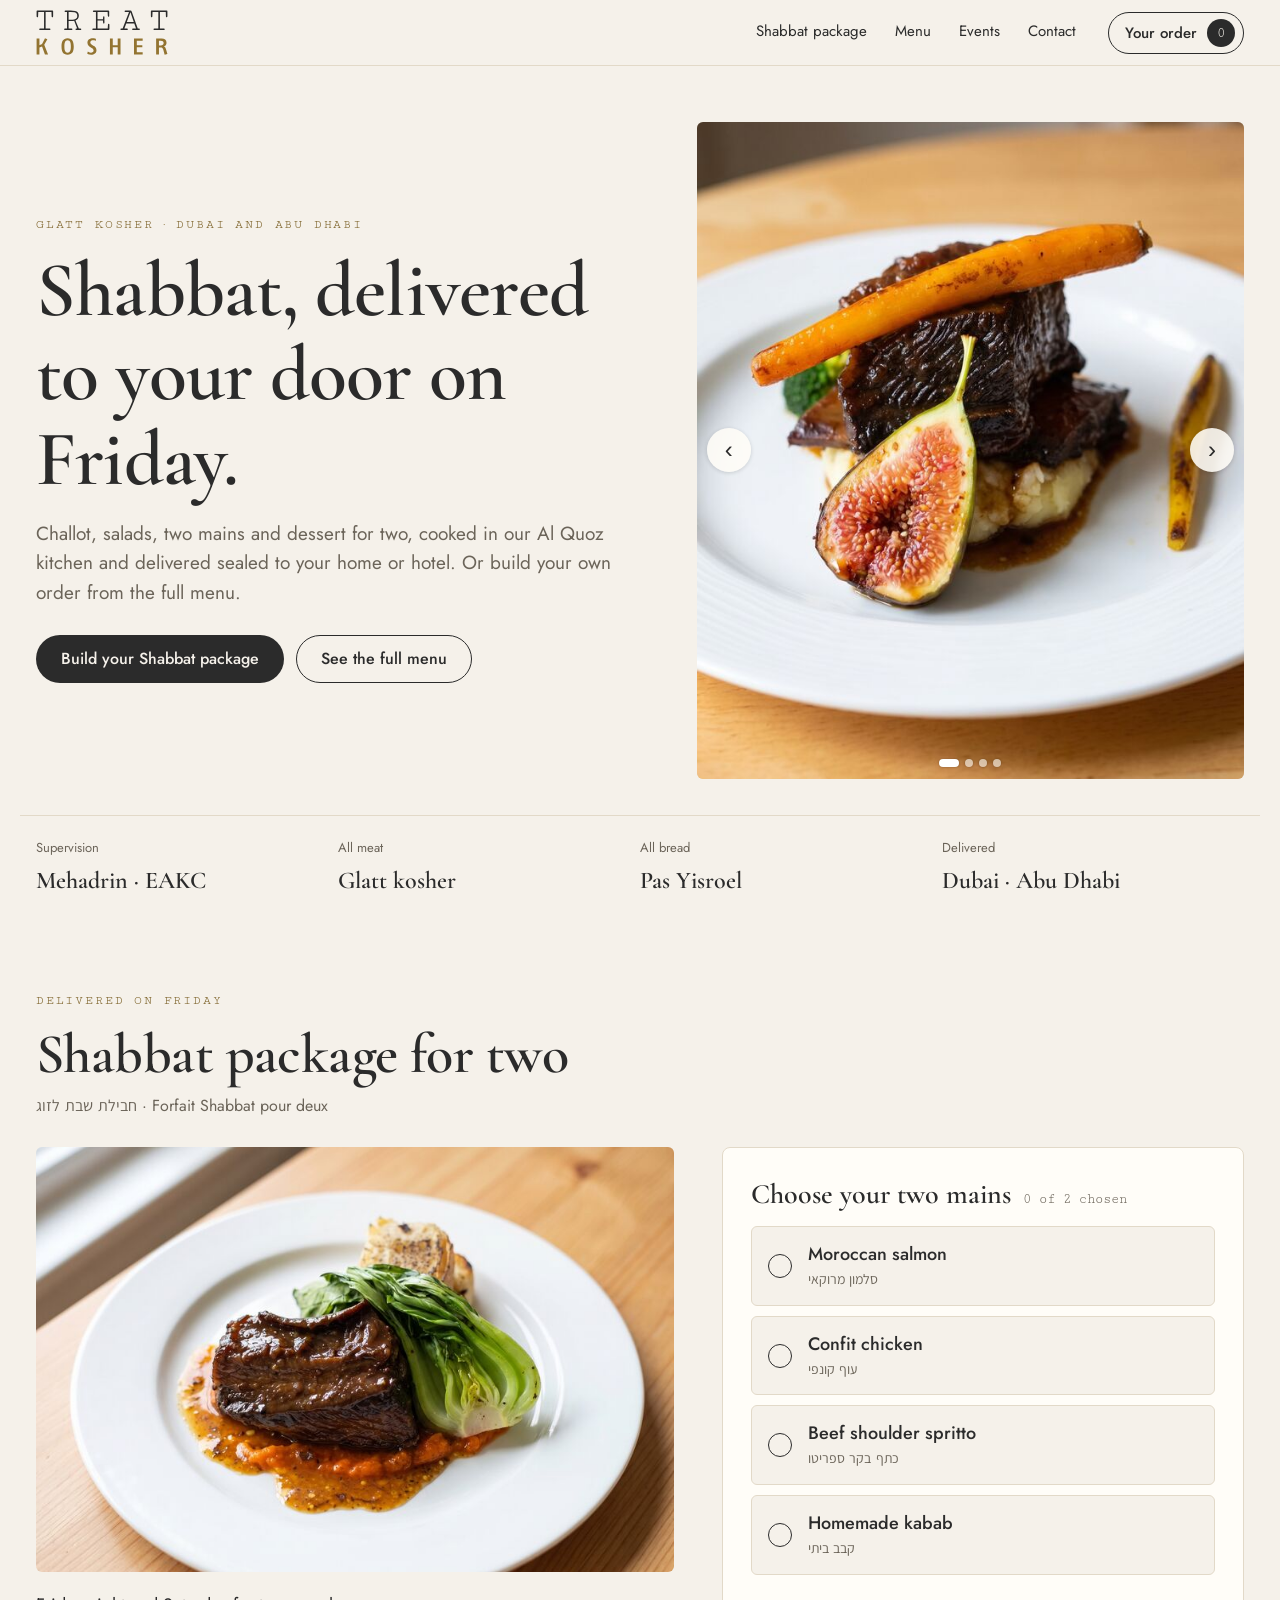
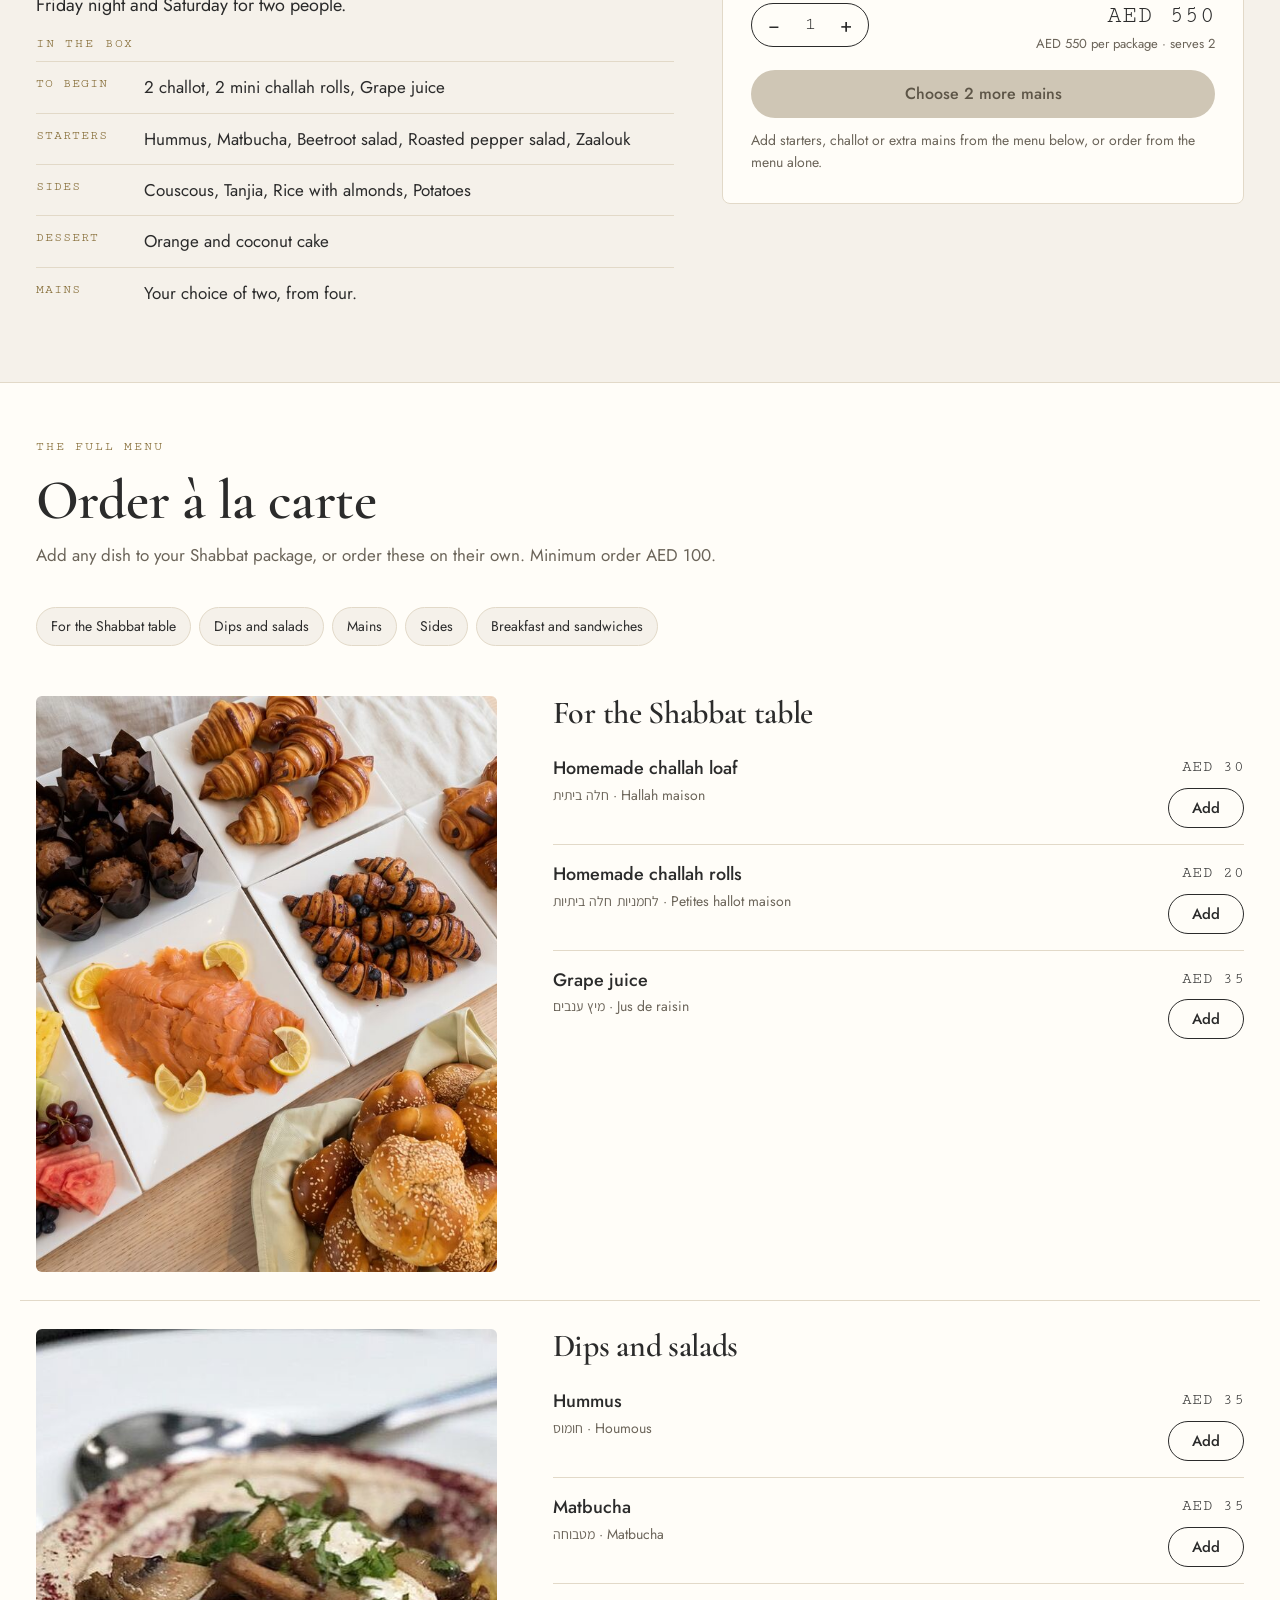
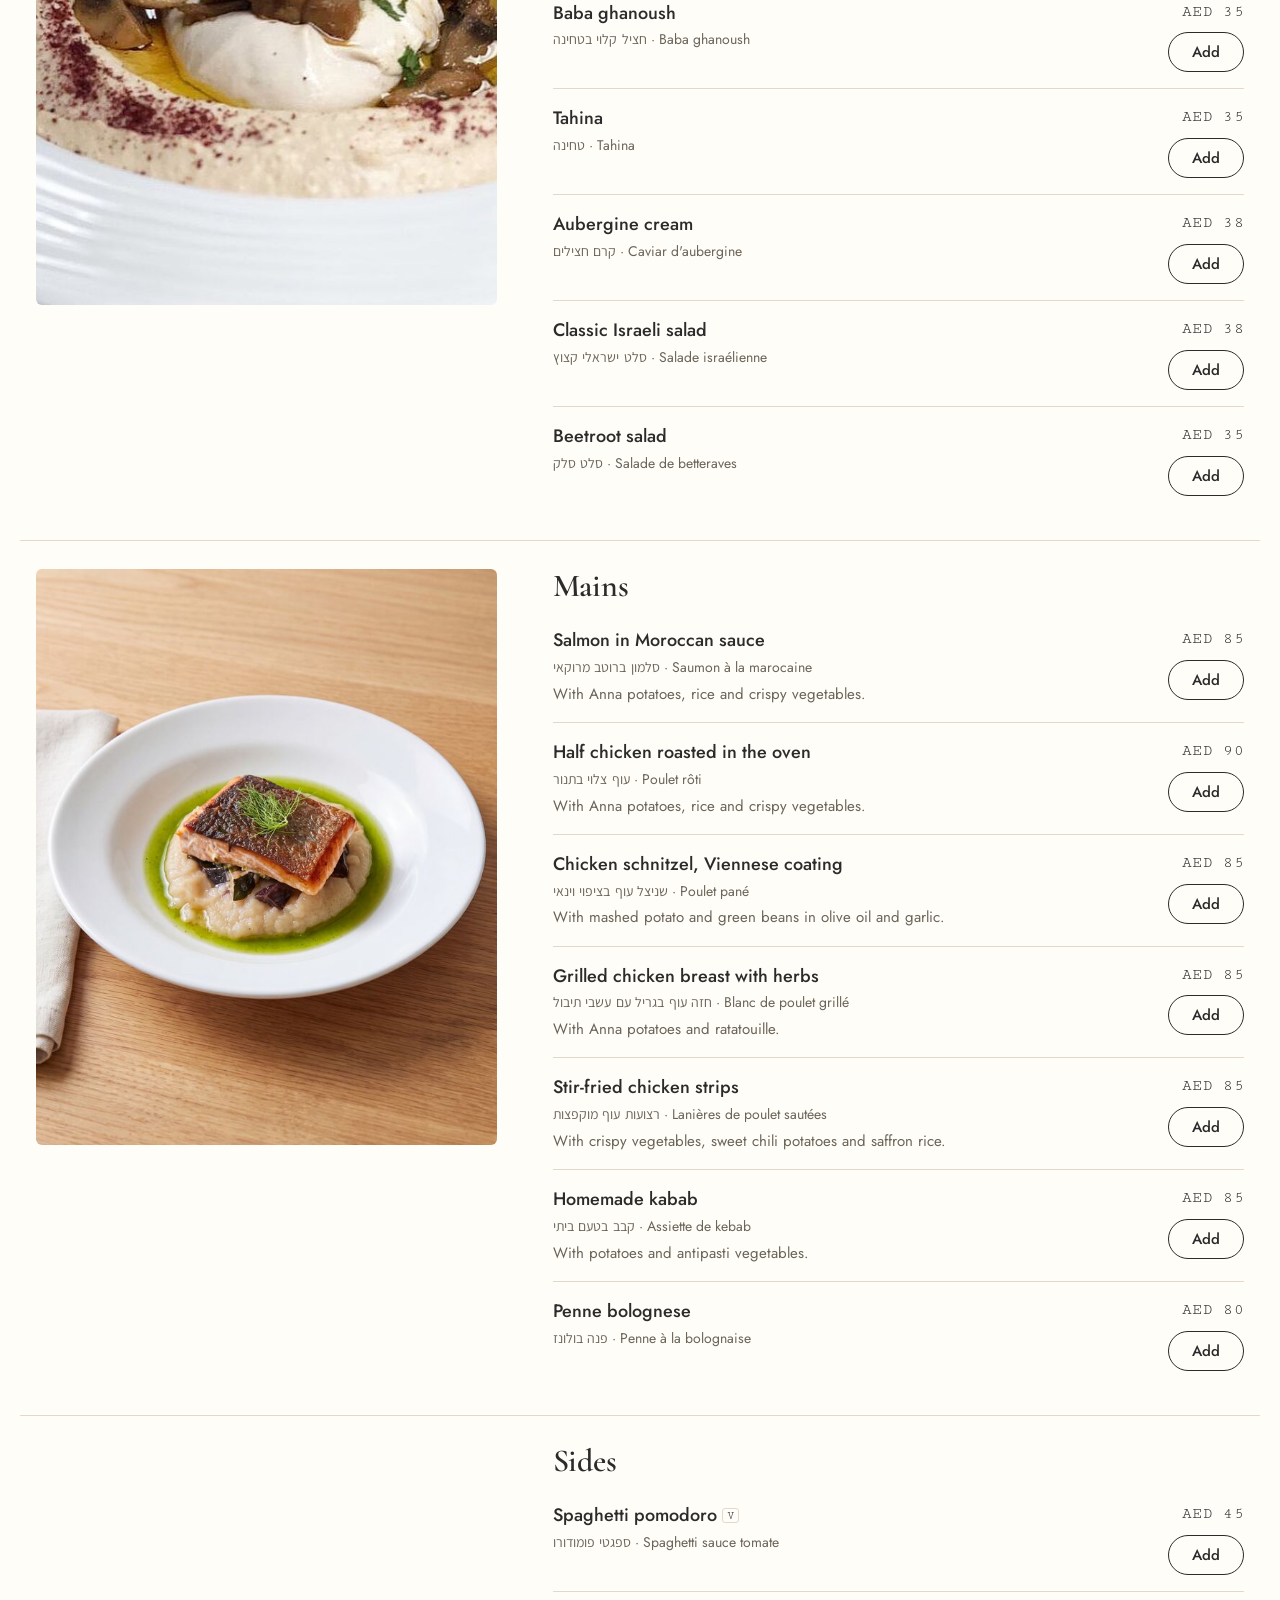
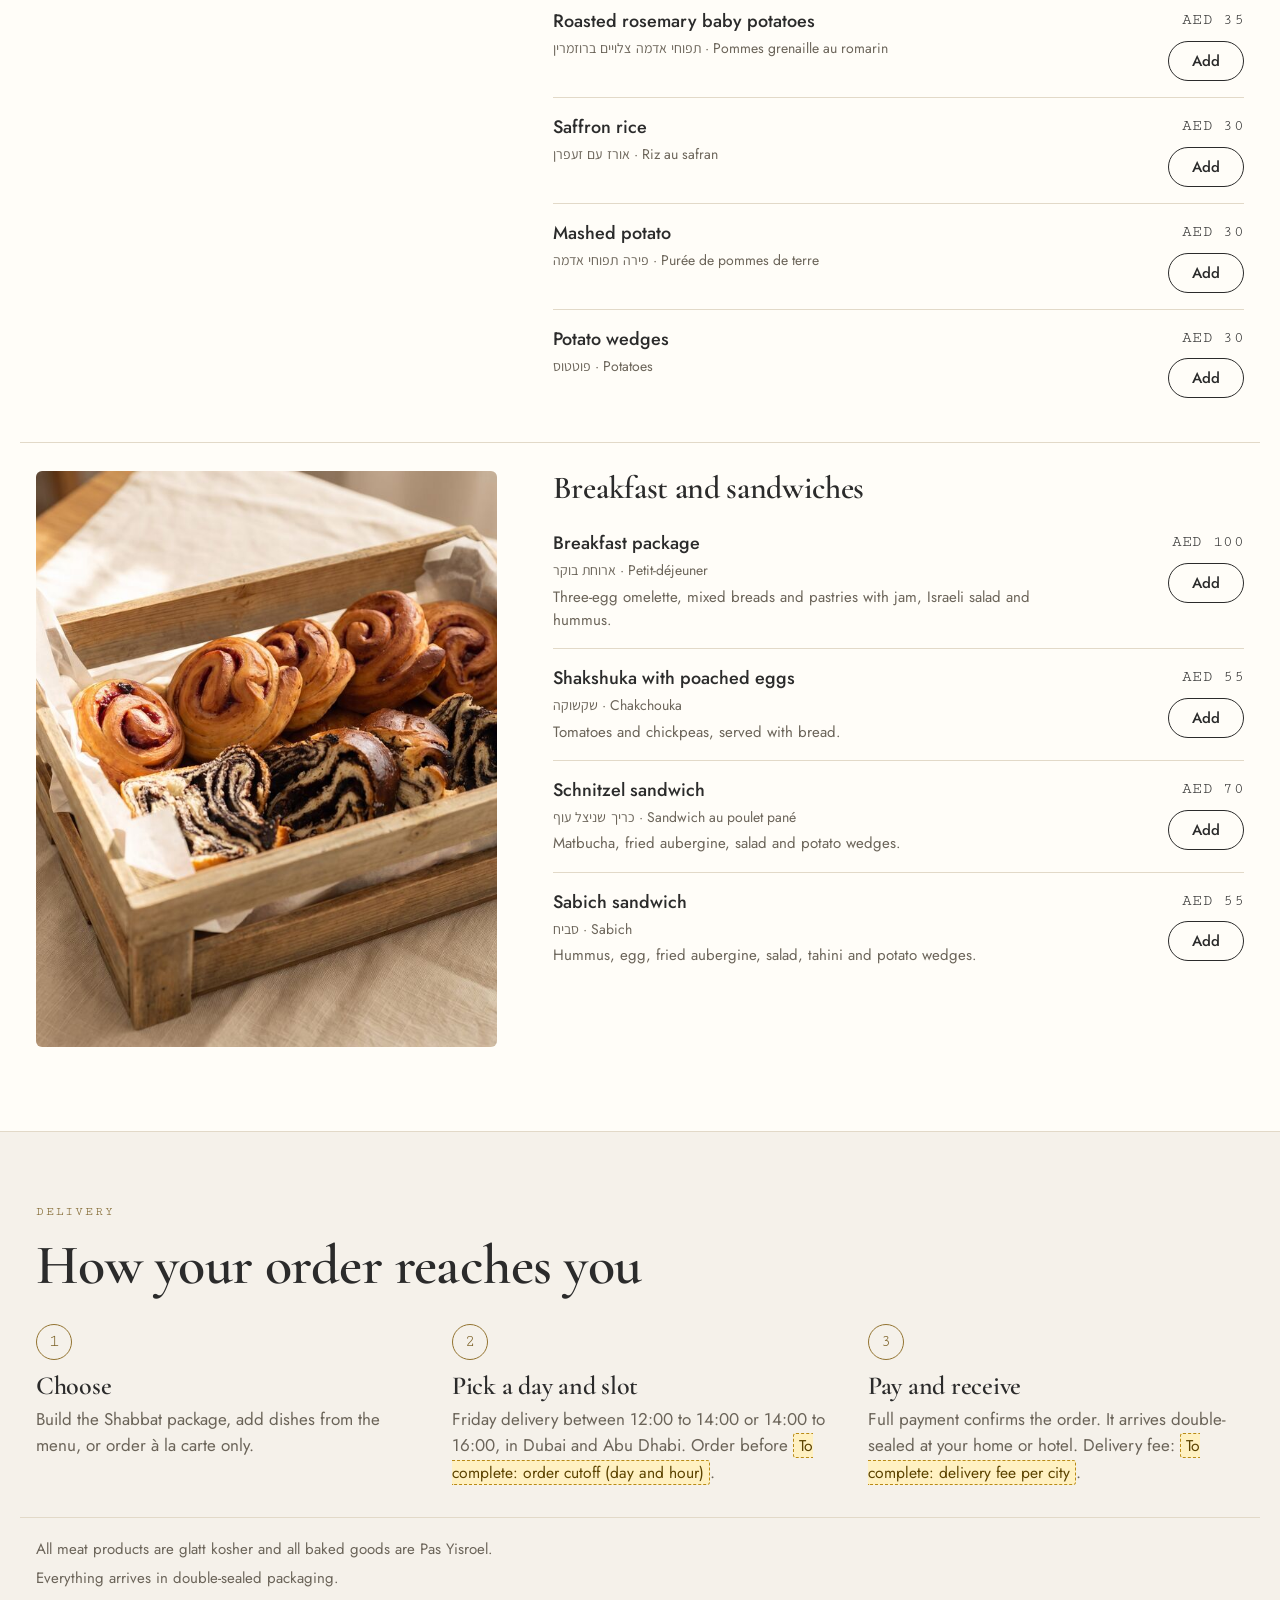
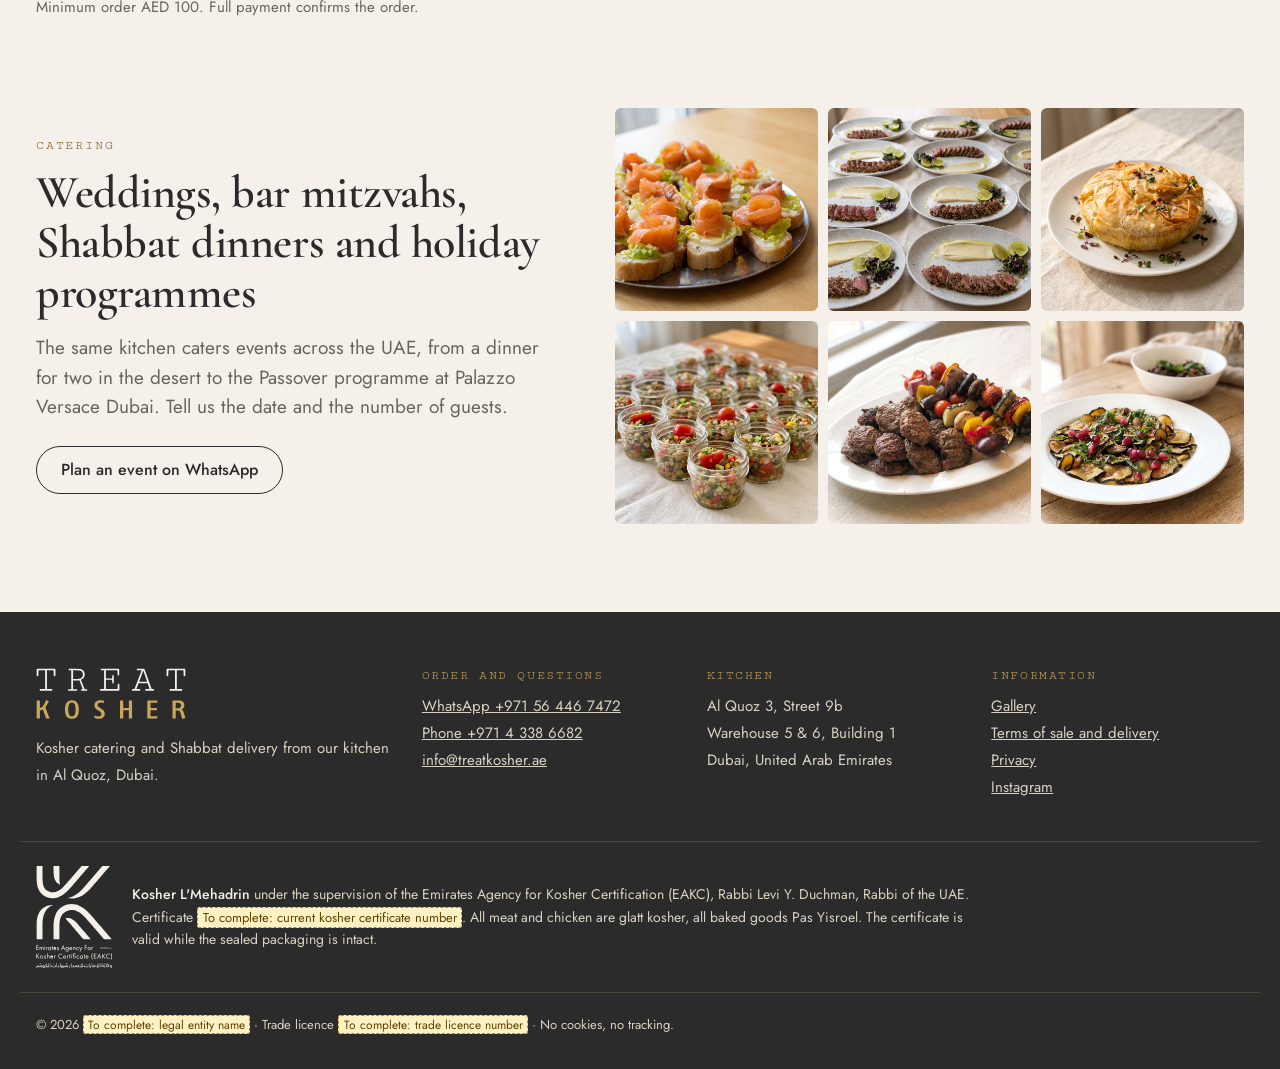
==== commit cbcb5d2e: "Hero: sushi out (catering, not Shabbat); it stays in the gallery Co-Authored-By: Claude Opus 5.5 <no" ====
--- a/index.html
+++ b/index.html
@@ -54,11 +54,10 @@
   </div>
   <div class="hero__photo hero__carousel" data-carousel aria-roledescription="carousel" aria-label="Our dishes">
     <div class="carousel__track" data-track tabindex="0">
-      <figure class="carousel__slide" aria-roledescription="slide" aria-label="1 of 5"><img class="" src="photos/short-rib-fig.jpg" srcset="photos/short-rib-fig-800.jpg 800w, photos/short-rib-fig.jpg 1600w" sizes="(min-width: 960px) 50vw, 100vw" alt="Braised beef short rib on mashed potato with a roasted carrot across it, a fresh fig half and a yellow carrot, on a white plate" fetchpriority="high" decoding="async"></figure>
-      <figure class="carousel__slide" aria-roledescription="slide" aria-label="2 of 5"><img class="" src="photos/bakery.jpg" srcset="photos/bakery-800.jpg 800w, photos/bakery.jpg 1600w" sizes="(min-width: 960px) 50vw, 100vw" alt="Trays of croissants, muffins, smoked salmon, sesame challah rolls and fruit" loading="lazy" decoding="async"></figure>
-      <figure class="carousel__slide" aria-roledescription="slide" aria-label="3 of 5"><img class="" src="photos/gallery/g-sliders.jpg" srcset="photos/gallery/g-sliders-800.jpg 800w, photos/gallery/g-sliders.jpg 1600w" sizes="(min-width: 960px) 50vw, 100vw" alt="Mini beef burgers lined up on wooden boards" loading="lazy" decoding="async"></figure>
-      <figure class="carousel__slide" aria-roledescription="slide" aria-label="4 of 5"><img class="" src="photos/gallery/g-sushi.jpg" srcset="photos/gallery/g-sushi-800.jpg 800w, photos/gallery/g-sushi.jpg 1600w" sizes="(min-width: 960px) 50vw, 100vw" alt="Tuna and cucumber rolls with salmon nigiri on a white platter" loading="lazy" decoding="async"></figure>
-      <figure class="carousel__slide" aria-roledescription="slide" aria-label="5 of 5"><img class="" src="photos/gallery/g-grilled-ribs.jpg" srcset="photos/gallery/g-grilled-ribs-800.jpg 800w, photos/gallery/g-grilled-ribs.jpg 1600w" sizes="(min-width: 960px) 50vw, 100vw" alt="Glazed grilled beef ribs on rocket on a dark slate" loading="lazy" decoding="async"></figure>
+      <figure class="carousel__slide" aria-roledescription="slide" aria-label="1 of 4"><img class="" src="photos/short-rib-fig.jpg" srcset="photos/short-rib-fig-800.jpg 800w, photos/short-rib-fig.jpg 1600w" sizes="(min-width: 960px) 50vw, 100vw" alt="Braised beef short rib on mashed potato with a roasted carrot across it, a fresh fig half and a yellow carrot, on a white plate" fetchpriority="high" decoding="async"></figure>
+      <figure class="carousel__slide" aria-roledescription="slide" aria-label="2 of 4"><img class="" src="photos/bakery.jpg" srcset="photos/bakery-800.jpg 800w, photos/bakery.jpg 1600w" sizes="(min-width: 960px) 50vw, 100vw" alt="Trays of croissants, muffins, smoked salmon, sesame challah rolls and fruit" loading="lazy" decoding="async"></figure>
+      <figure class="carousel__slide" aria-roledescription="slide" aria-label="3 of 4"><img class="" src="photos/gallery/g-sliders.jpg" srcset="photos/gallery/g-sliders-800.jpg 800w, photos/gallery/g-sliders.jpg 1600w" sizes="(min-width: 960px) 50vw, 100vw" alt="Mini beef burgers lined up on wooden boards" loading="lazy" decoding="async"></figure>
+      <figure class="carousel__slide" aria-roledescription="slide" aria-label="4 of 4"><img class="" src="photos/gallery/g-grilled-ribs.jpg" srcset="photos/gallery/g-grilled-ribs-800.jpg 800w, photos/gallery/g-grilled-ribs.jpg 1600w" sizes="(min-width: 960px) 50vw, 100vw" alt="Glazed grilled beef ribs on rocket on a dark slate" loading="lazy" decoding="async"></figure>
     </div>
     <button type="button" class="carousel__btn carousel__prev" data-prev aria-label="Previous photo" hidden>‹</button>
     <button type="button" class="carousel__btn carousel__next" data-next aria-label="Next photo" hidden>›</button>
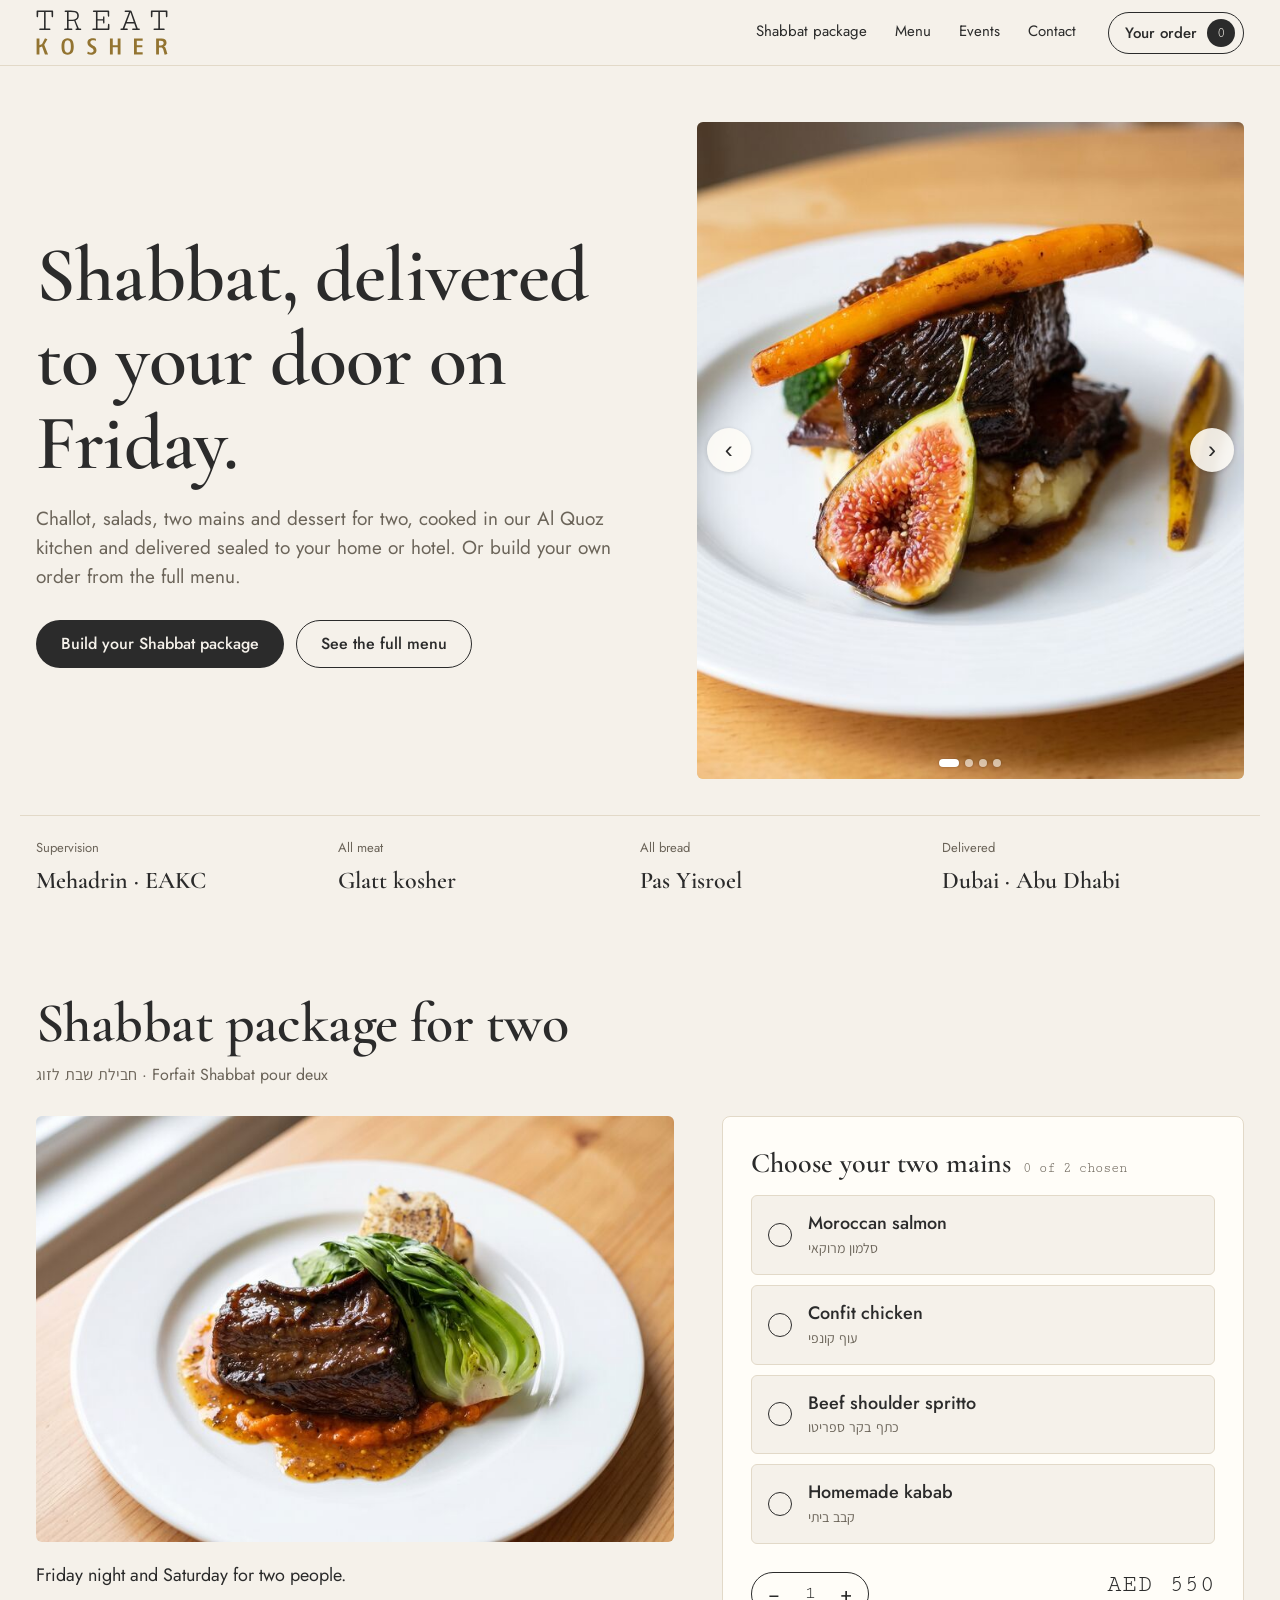
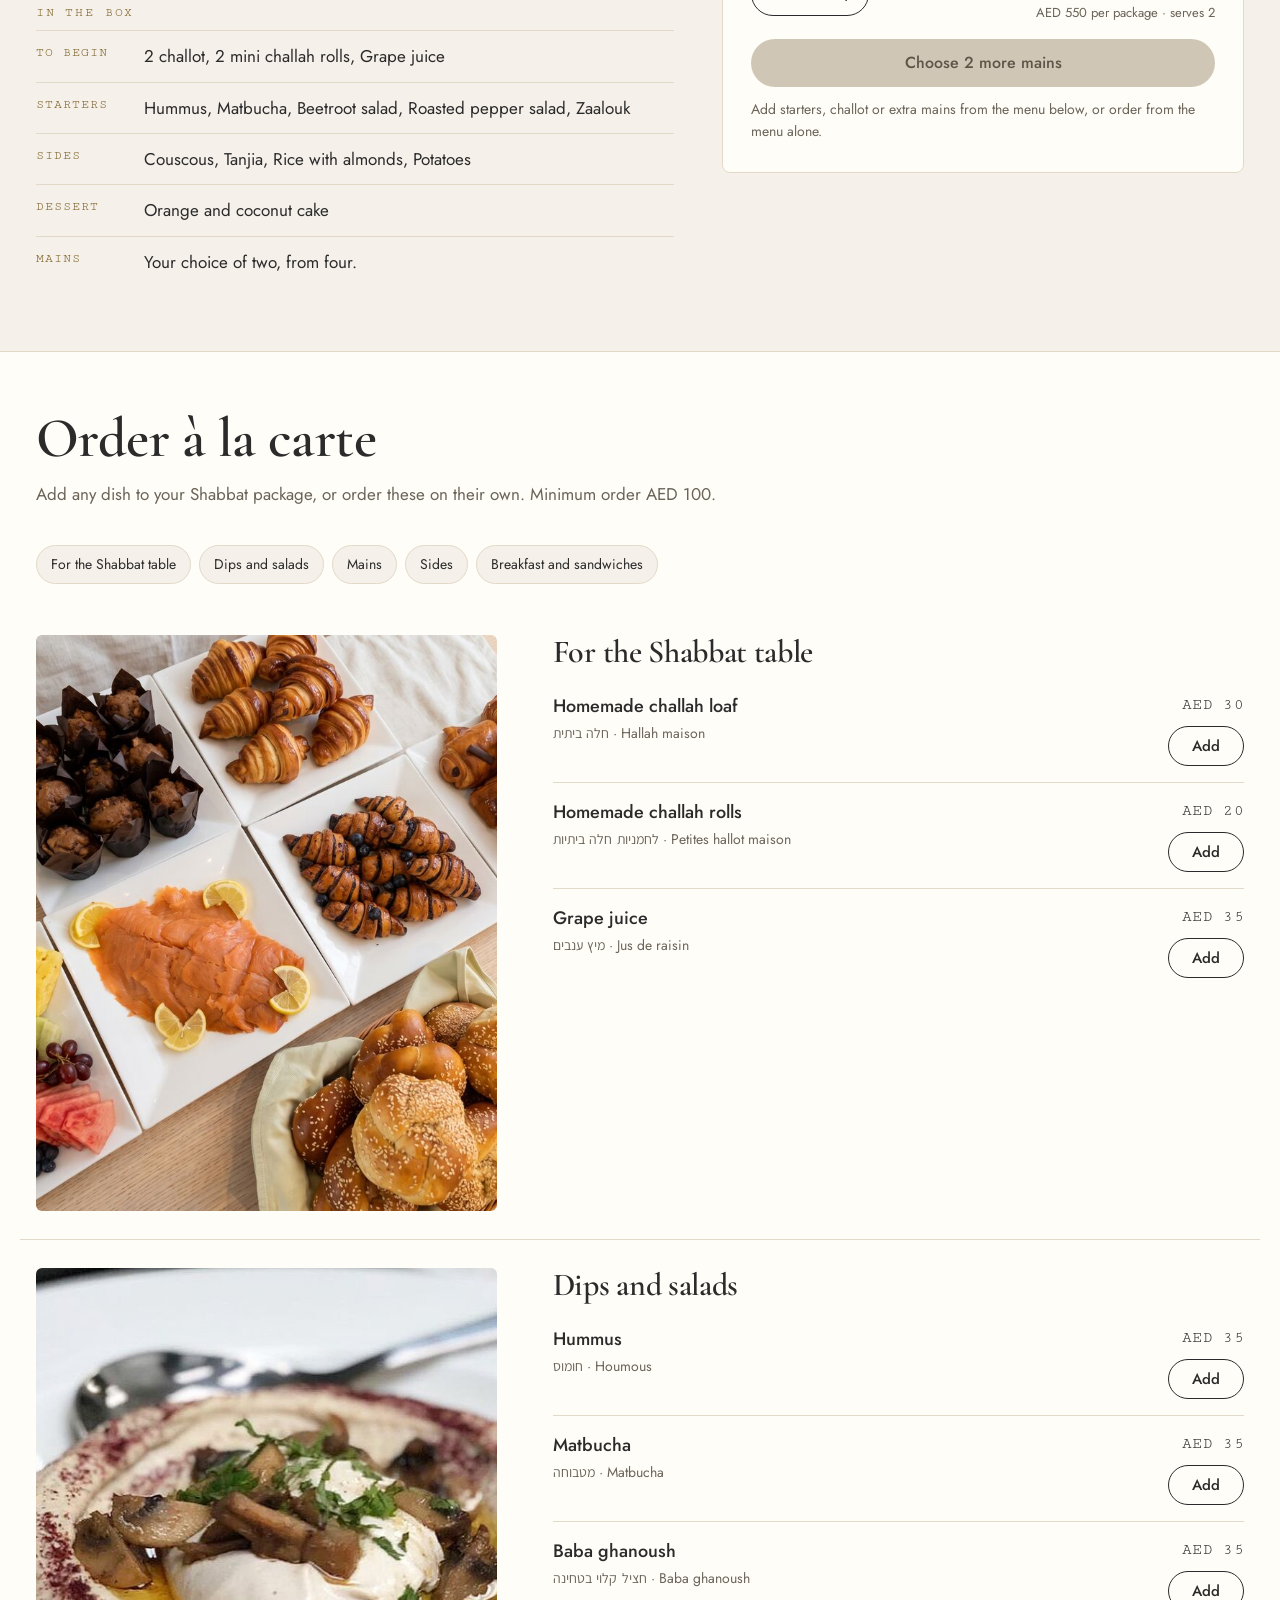
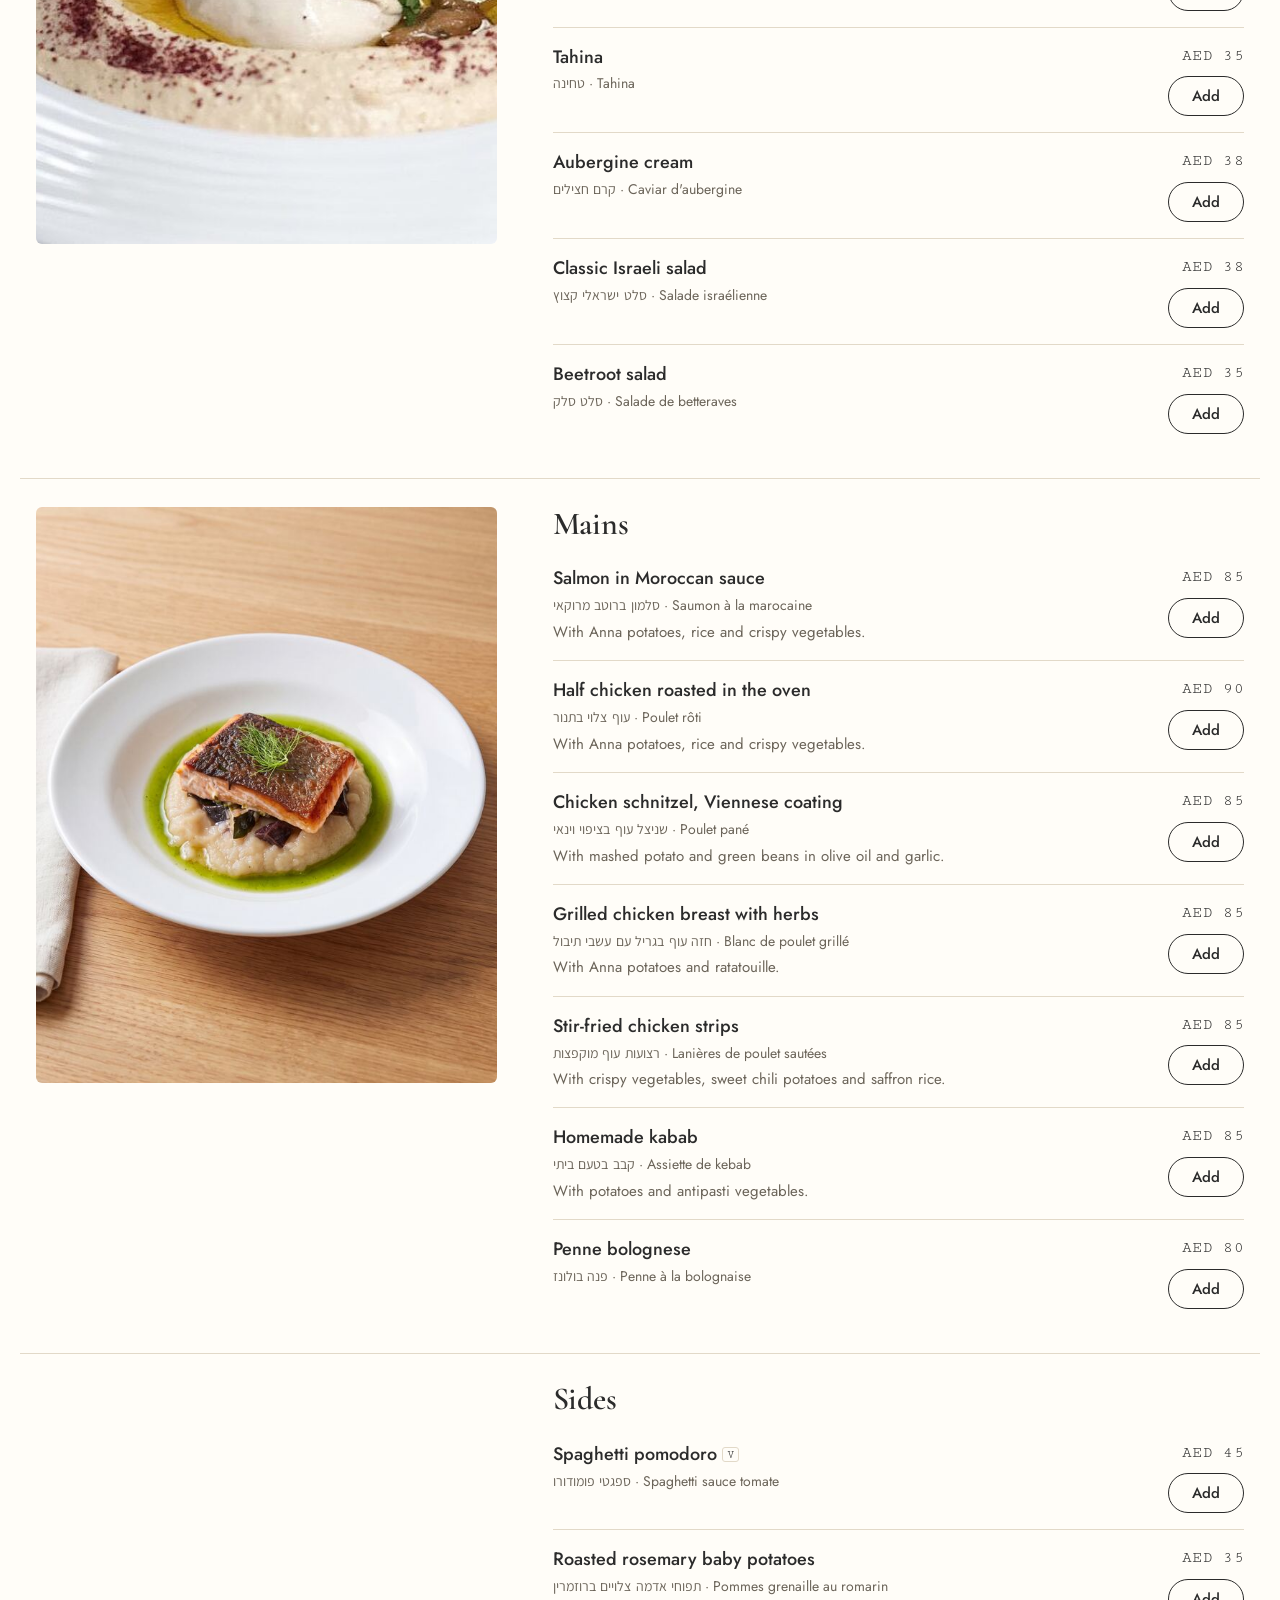
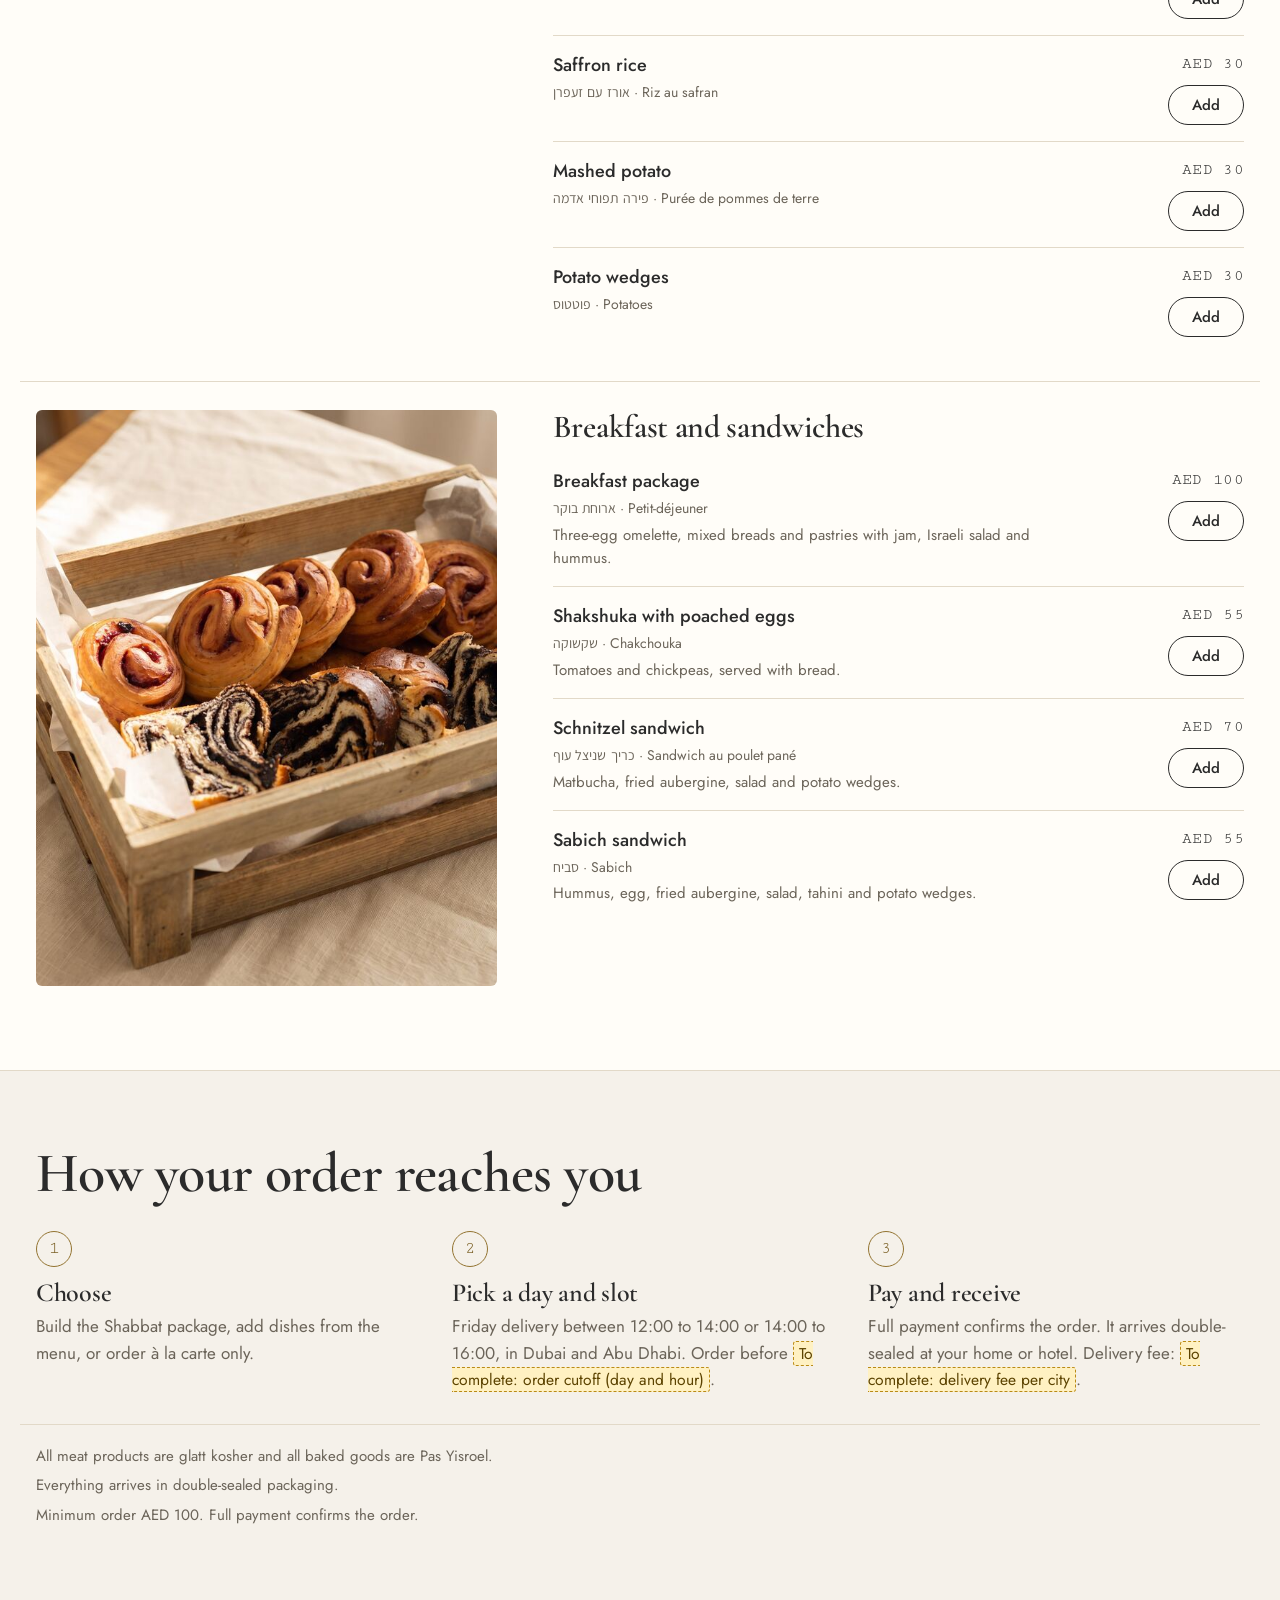
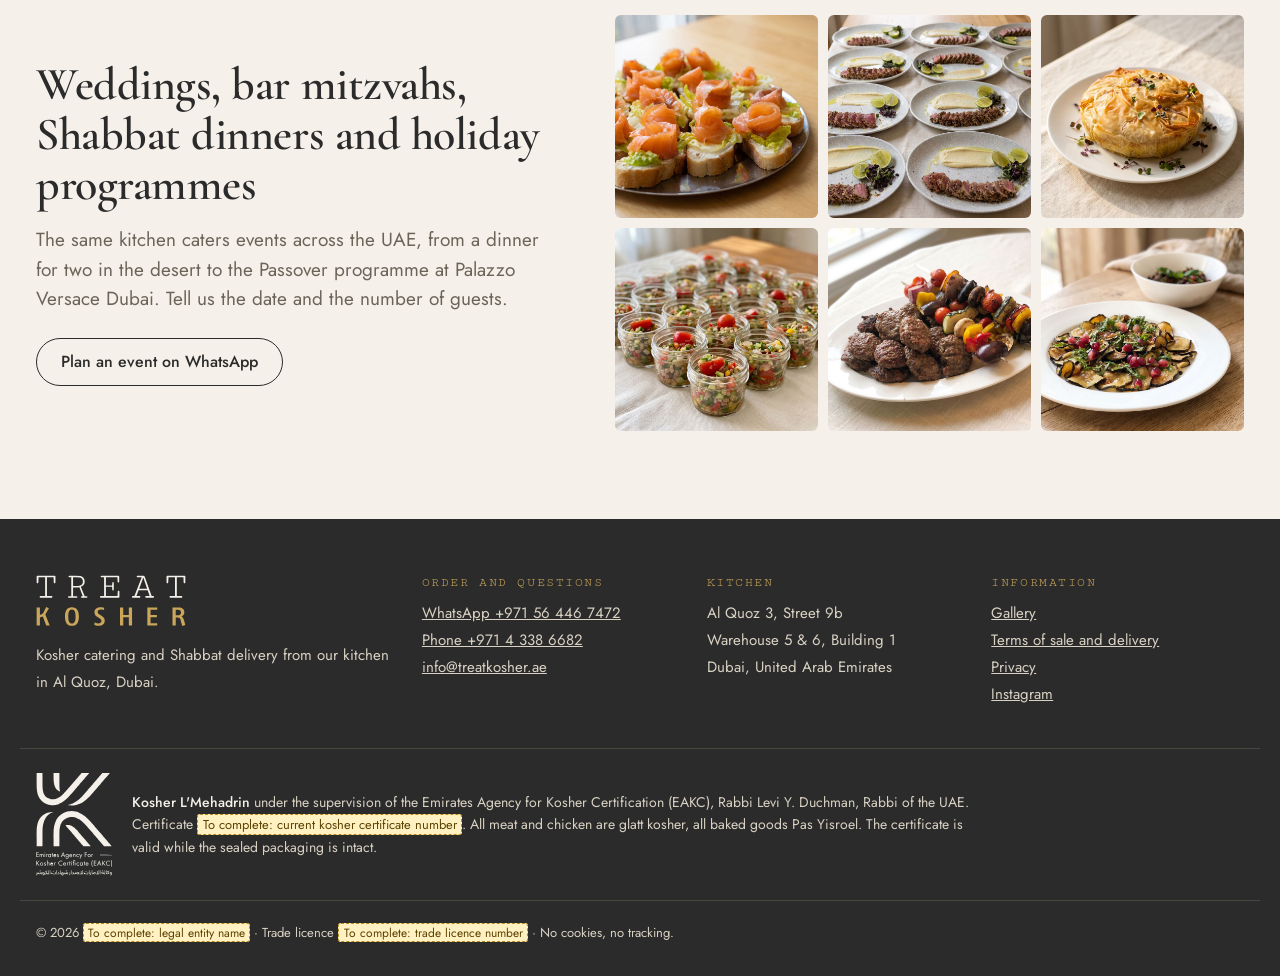
==== commit 574267f4: "Remove the eyebrow labels above headings Co-Authored-By: Claude Opus 5.5 <noreply@anthropic.com>" ====
--- a/index.html
+++ b/index.html
@@ -44,7 +44,6 @@
 <main id="main">
 <section class="hero" id="top">
   <div class="hero__text">
-    <p class="eyebrow">Glatt kosher · Dubai and Abu Dhabi</p>
     <h1>Shabbat, delivered to your door on Friday.</h1>
     <p class="lead">Challot, salads, two mains and dessert for two, cooked in our Al Quoz kitchen and delivered sealed to your home or hotel. Or build your own order from the full menu.</p>
     <div class="hero__ctas">
@@ -72,7 +71,6 @@
 </ul>
 <section class="pkg" id="shabbat" aria-labelledby="pkg-shabbat-2-title">
   <div class="section-head">
-    <p class="eyebrow">Delivered on Friday</p>
     <h2 id="pkg-shabbat-2-title">Shabbat package for two</h2>
     <p class="section-head__alt"><span lang="he" dir="rtl">חבילת שבת לזוג</span> · <span lang="fr">Forfait Shabbat pour deux</span></p>
   </div>
@@ -136,7 +134,6 @@
 </section>
 <section class="menu" id="menu" aria-labelledby="menu-title">
   <div class="section-head">
-    <p class="eyebrow">The full menu</p>
     <h2 id="menu-title">Order à la carte</h2>
     <p class="section-head__lead">Add any dish to your Shabbat package, or order these on their own. Minimum order AED 100.</p>
   </div>
@@ -481,7 +478,6 @@
 </section>
 <section class="how" aria-labelledby="how-title">
   <div class="section-head">
-    <p class="eyebrow">Delivery</p>
     <h2 id="how-title">How your order reaches you</h2>
   </div>
   <ol class="how__steps">
@@ -493,7 +489,6 @@
 </section>
 <section class="events" id="events" aria-labelledby="events-title">
   <div class="events__text">
-    <p class="eyebrow">Catering</p>
     <h2 id="events-title">Weddings, bar mitzvahs, Shabbat dinners and holiday programmes</h2>
     <p class="lead">The same kitchen caters events across the UAE, from a dinner for two in the desert to the Passover programme at Palazzo Versace Dubai. Tell us the date and the number of guests.</p>
     <a class="btn btn--line" href="https://wa.me/971564467472?text=Hello%20Treat%20Kosher%2C%20I%20would%20like%20to%20plan%20an%20event." rel="noopener">Plan an event on WhatsApp</a>
--- a/styles.css
+++ b/styles.css
@@ -14,7 +14,6 @@
 .skip{position:absolute;left:-999px;top:8px;background:var(--ink);color:var(--paper);padding:8px 14px;z-index:50}
 .skip:focus{left:8px}
 
-.eyebrow{font:400 13px/1.3 var(--f-mono);letter-spacing:.14em;text-transform:uppercase;color:var(--gold-deep);margin-bottom:14px}
 .lead{font-size:clamp(17px,1.6vw,19px);color:var(--muted);max-width:36em}
 .price{font-family:var(--f-mono);font-size:16px;letter-spacing:.02em;white-space:nowrap}
 .todo{background:#fff1c2;border:1px dashed #b98a16;color:#5c4300;padding:0 .35em;border-radius:3px;font-size:.92em}
